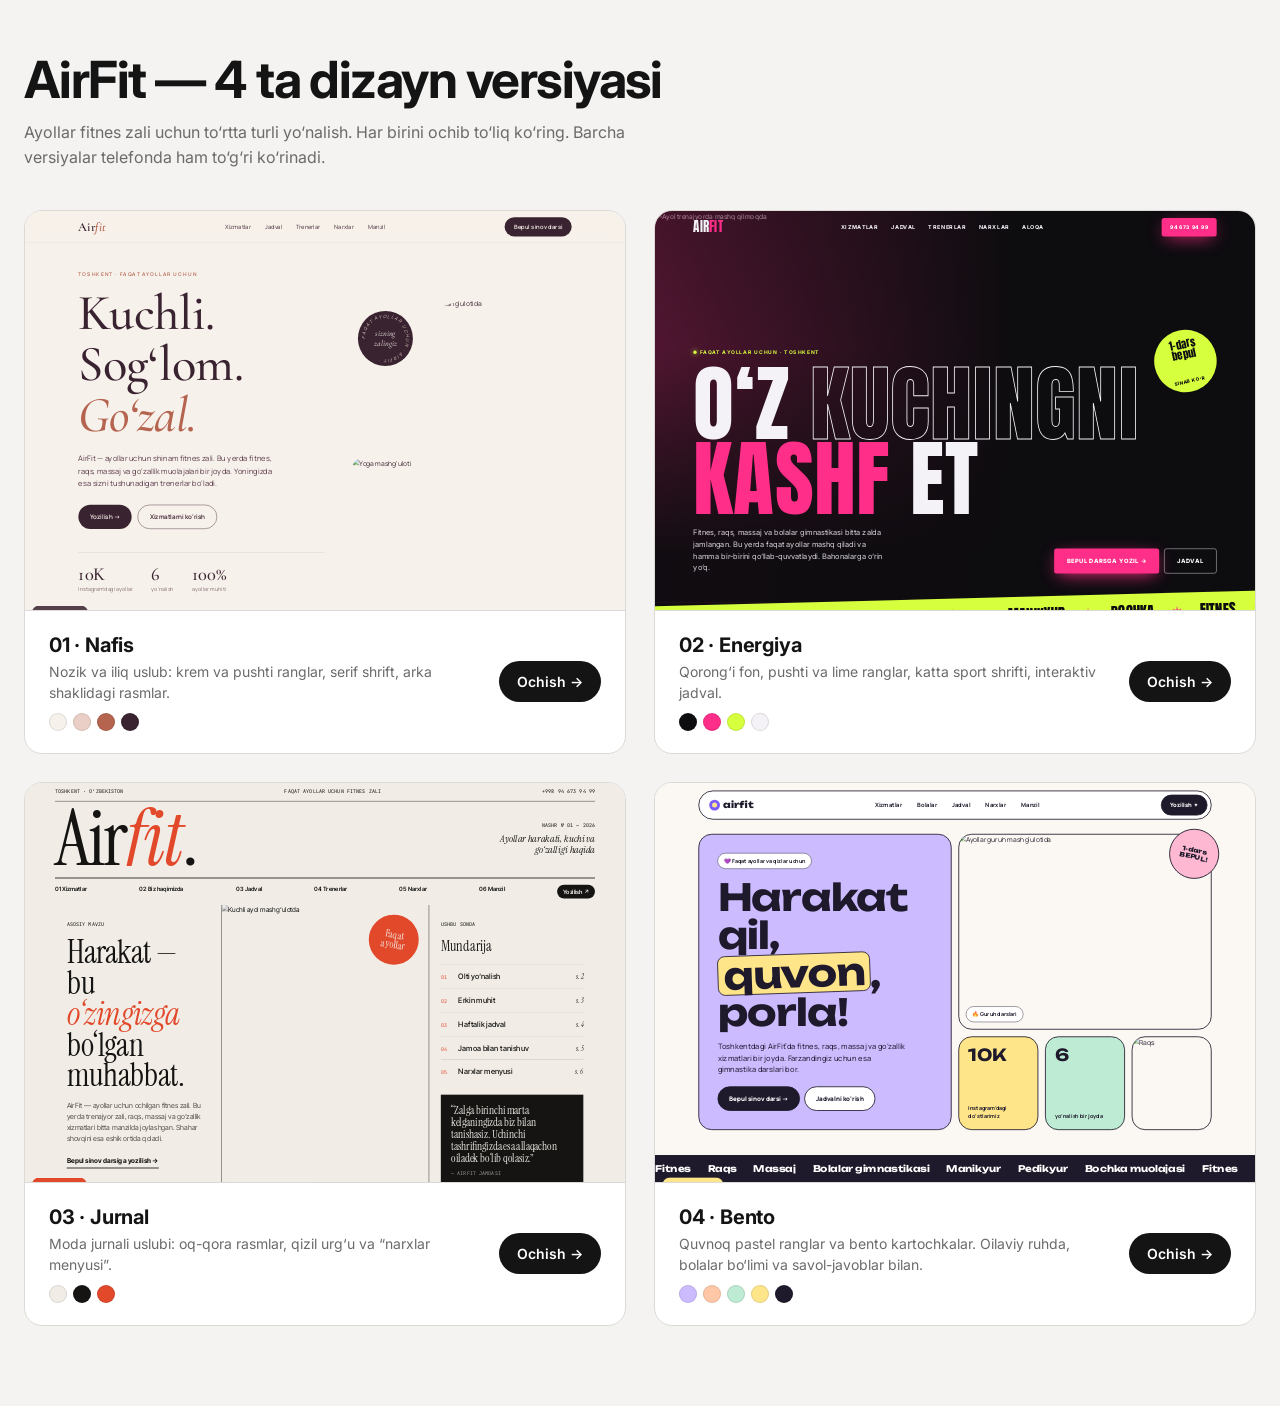
==== index.html @ b9a7aea6 "Add four AirFit website design concepts Co-Authored-By: Claude Opus 5.5 <noreply@anthropic.com>" ====
<!doctype html>
<html lang="uz">
<head>
<meta charset="utf-8">
<meta name="viewport" content="width=device-width, initial-scale=1">
<title>AirFit — Dizayn versiyalari</title>
<link rel="preconnect" href="https://fonts.googleapis.com">
<link rel="preconnect" href="https://fonts.gstatic.com" crossorigin>
<link href="https://fonts.googleapis.com/css2?family=Inter:wght@400;500;600;700&display=swap" rel="stylesheet">
<style>
  :root{--bg:#F4F3F1;--fg:#141414;--dim:#6b6b6b;--line:#dcdad6;--card:#fff}
  *{box-sizing:border-box;margin:0;padding:0}
  body{background:var(--bg);color:var(--fg);font-family:Inter,system-ui,sans-serif;padding:48px 24px 80px}
  .wrap{max-width:1320px;margin:0 auto}
  h1{font-size:clamp(32px,4vw,52px);letter-spacing:-.03em;font-weight:700}
  .sub{color:var(--dim);margin:10px 0 40px;max-width:640px;line-height:1.55}
  .grid{display:grid;grid-template-columns:1fr 1fr;gap:28px}
  .card{background:var(--card);border:1px solid var(--line);border-radius:18px;overflow:hidden;display:flex;flex-direction:column;transition:.25s}
  .card:hover{transform:translateY(-4px);box-shadow:0 20px 50px -20px rgba(0,0,0,.25)}
  .frame{position:relative;height:400px;overflow:hidden;border-bottom:1px solid var(--line);background:#eee}
  .frame iframe{position:absolute;top:0;left:0;width:1440px;height:1000px;border:0;transform-origin:0 0;pointer-events:none}
  .meta{padding:22px 24px;display:flex;justify-content:space-between;align-items:center;gap:16px}
  .meta h2{font-size:20px;letter-spacing:-.01em}
  .meta p{color:var(--dim);font-size:14px;margin-top:4px;line-height:1.5}
  .sw{display:flex;gap:6px;margin-top:10px}
  .sw i{width:18px;height:18px;border-radius:50%;border:1px solid rgba(0,0,0,.1)}
  .open{flex:none;background:var(--fg);color:#fff;text-decoration:none;font-weight:600;font-size:14px;padding:12px 18px;border-radius:999px}
  .open:hover{background:#444}
  a.cover{position:absolute;inset:0;z-index:2}
  @media (max-width:900px){.grid{grid-template-columns:1fr}.frame{height:300px}}
</style>
</head>
<body>
<div class="wrap">
  <h1>AirFit — 4 ta dizayn versiyasi</h1>
  <p class="sub">Ayollar fitnes zali uchun to‘rtta turli yo‘nalish. Har birini ochib to‘liq ko‘ring. Barcha versiyalar telefonda ham to‘g‘ri ko‘rinadi.</p>
  <div class="grid">
    <div class="card">
      <div class="frame"><iframe src="v1-nafis.html" loading="lazy" tabindex="-1" title="V1"></iframe><a class="cover" href="v1-nafis.html"></a></div>
      <div class="meta"><div><h2>01 · Nafis</h2><p>Nozik va iliq uslub: krem va pushti ranglar, serif shrift, arka shaklidagi rasmlar.</p><div class="sw"><i style="background:#F7F1EB"></i><i style="background:#E9CFC5"></i><i style="background:#B4644F"></i><i style="background:#3A2330"></i></div></div><a class="open" href="v1-nafis.html">Ochish →</a></div>
    </div>
    <div class="card">
      <div class="frame"><iframe src="v2-energiya.html" loading="lazy" tabindex="-1" title="V2"></iframe><a class="cover" href="v2-energiya.html"></a></div>
      <div class="meta"><div><h2>02 · Energiya</h2><p>Qorong‘i fon, pushti va lime ranglar, katta sport shrifti, interaktiv jadval.</p><div class="sw"><i style="background:#0D0C0F"></i><i style="background:#FF2E88"></i><i style="background:#D6FF3D"></i><i style="background:#F5F2F7"></i></div></div><a class="open" href="v2-energiya.html">Ochish →</a></div>
    </div>
    <div class="card">
      <div class="frame"><iframe src="v3-jurnal.html" loading="lazy" tabindex="-1" title="V3"></iframe><a class="cover" href="v3-jurnal.html"></a></div>
      <div class="meta"><div><h2>03 · Jurnal</h2><p>Moda jurnali uslubi: oq-qora rasmlar, qizil urg‘u va “narxlar menyusi”.</p><div class="sw"><i style="background:#F1EDE6"></i><i style="background:#151413"></i><i style="background:#E2492B"></i></div></div><a class="open" href="v3-jurnal.html">Ochish →</a></div>
    </div>
    <div class="card">
      <div class="frame"><iframe src="v4-bento.html" loading="lazy" tabindex="-1" title="V4"></iframe><a class="cover" href="v4-bento.html"></a></div>
      <div class="meta"><div><h2>04 · Bento</h2><p>Quvnoq pastel ranglar va bento kartochkalar. Oilaviy ruhda, bolalar bo‘limi va savol-javoblar bilan.</p><div class="sw"><i style="background:#CDBBFF"></i><i style="background:#FFC7A6"></i><i style="background:#BDEBD3"></i><i style="background:#FFE58A"></i><i style="background:#1E1A2B"></i></div></div><a class="open" href="v4-bento.html">Ochish →</a></div>
    </div>
  </div>
</div>
<script>
  // scale the 1440px-wide previews to fit each card
  const fit=()=>document.querySelectorAll('.frame').forEach(f=>{f.querySelector('iframe').style.transform=`scale(${f.clientWidth/1440})`});
  addEventListener('resize',fit);fit();
</script>
</body>
</html>
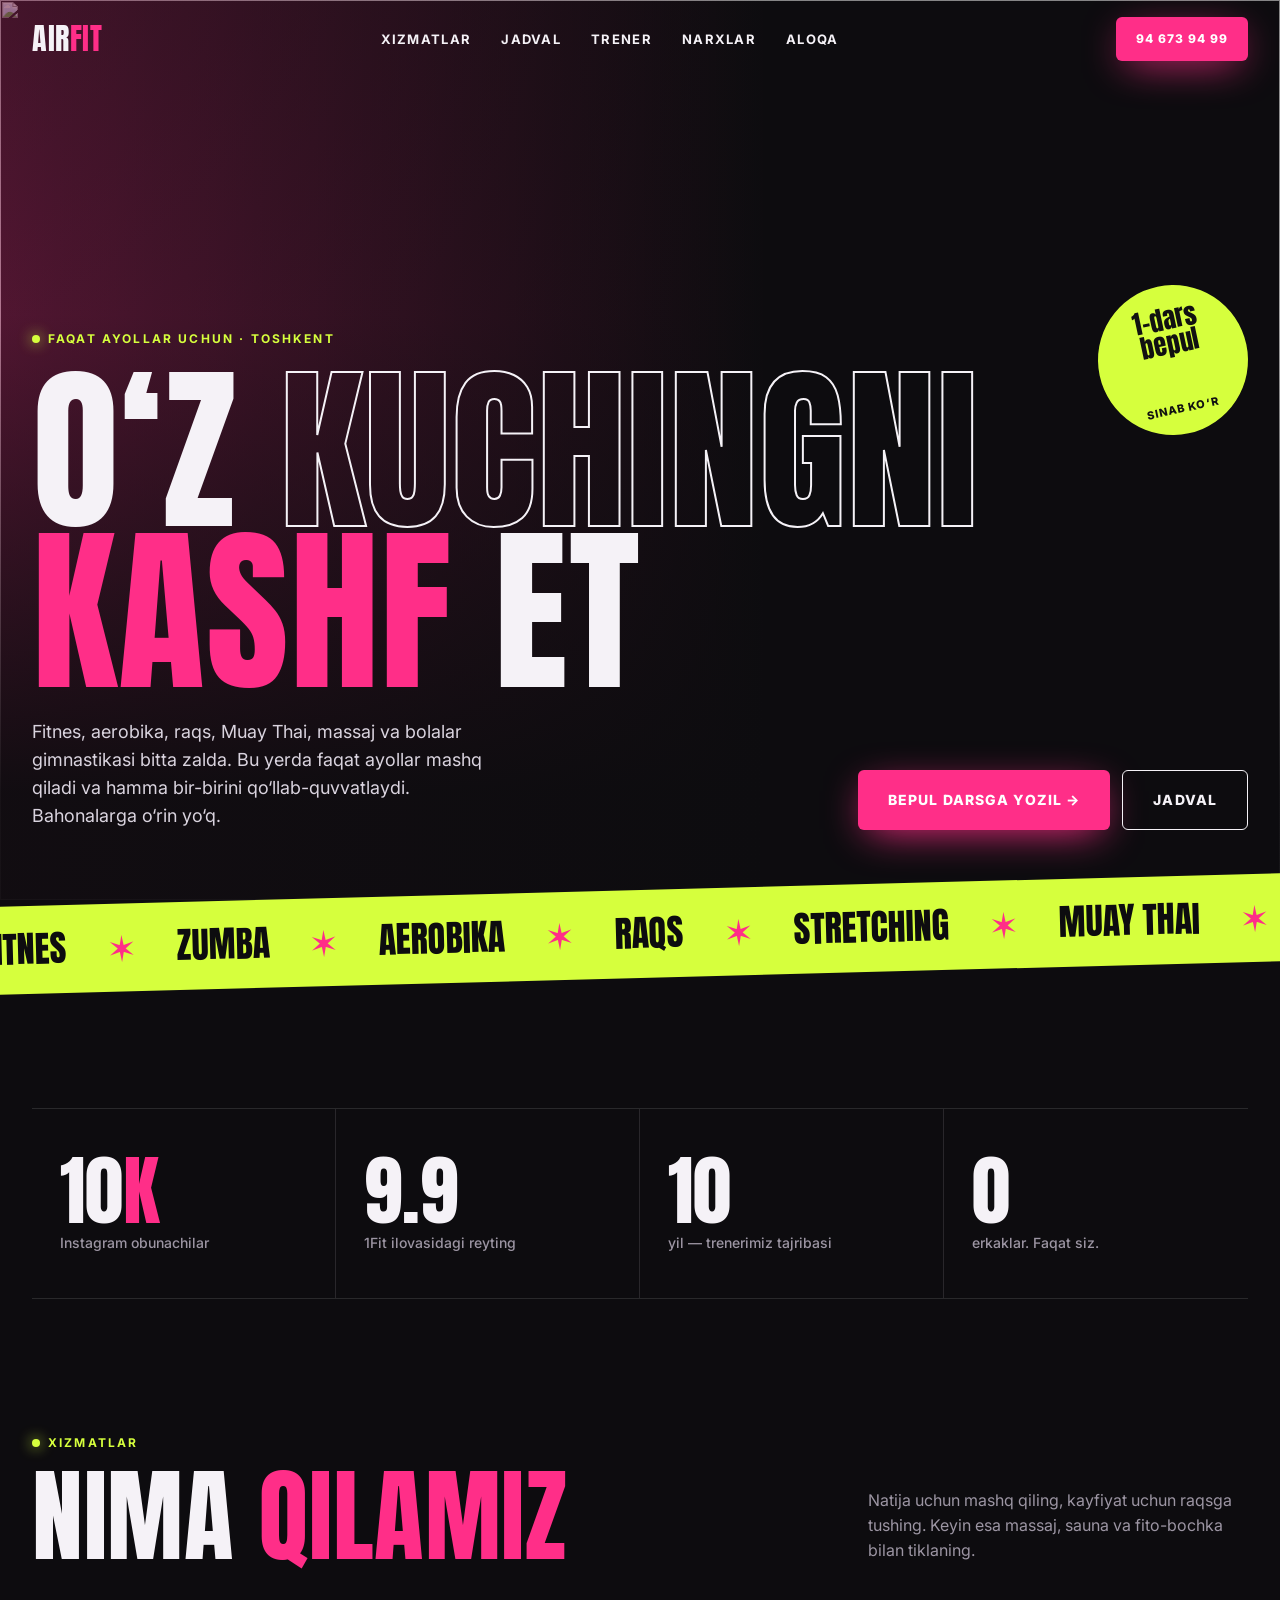
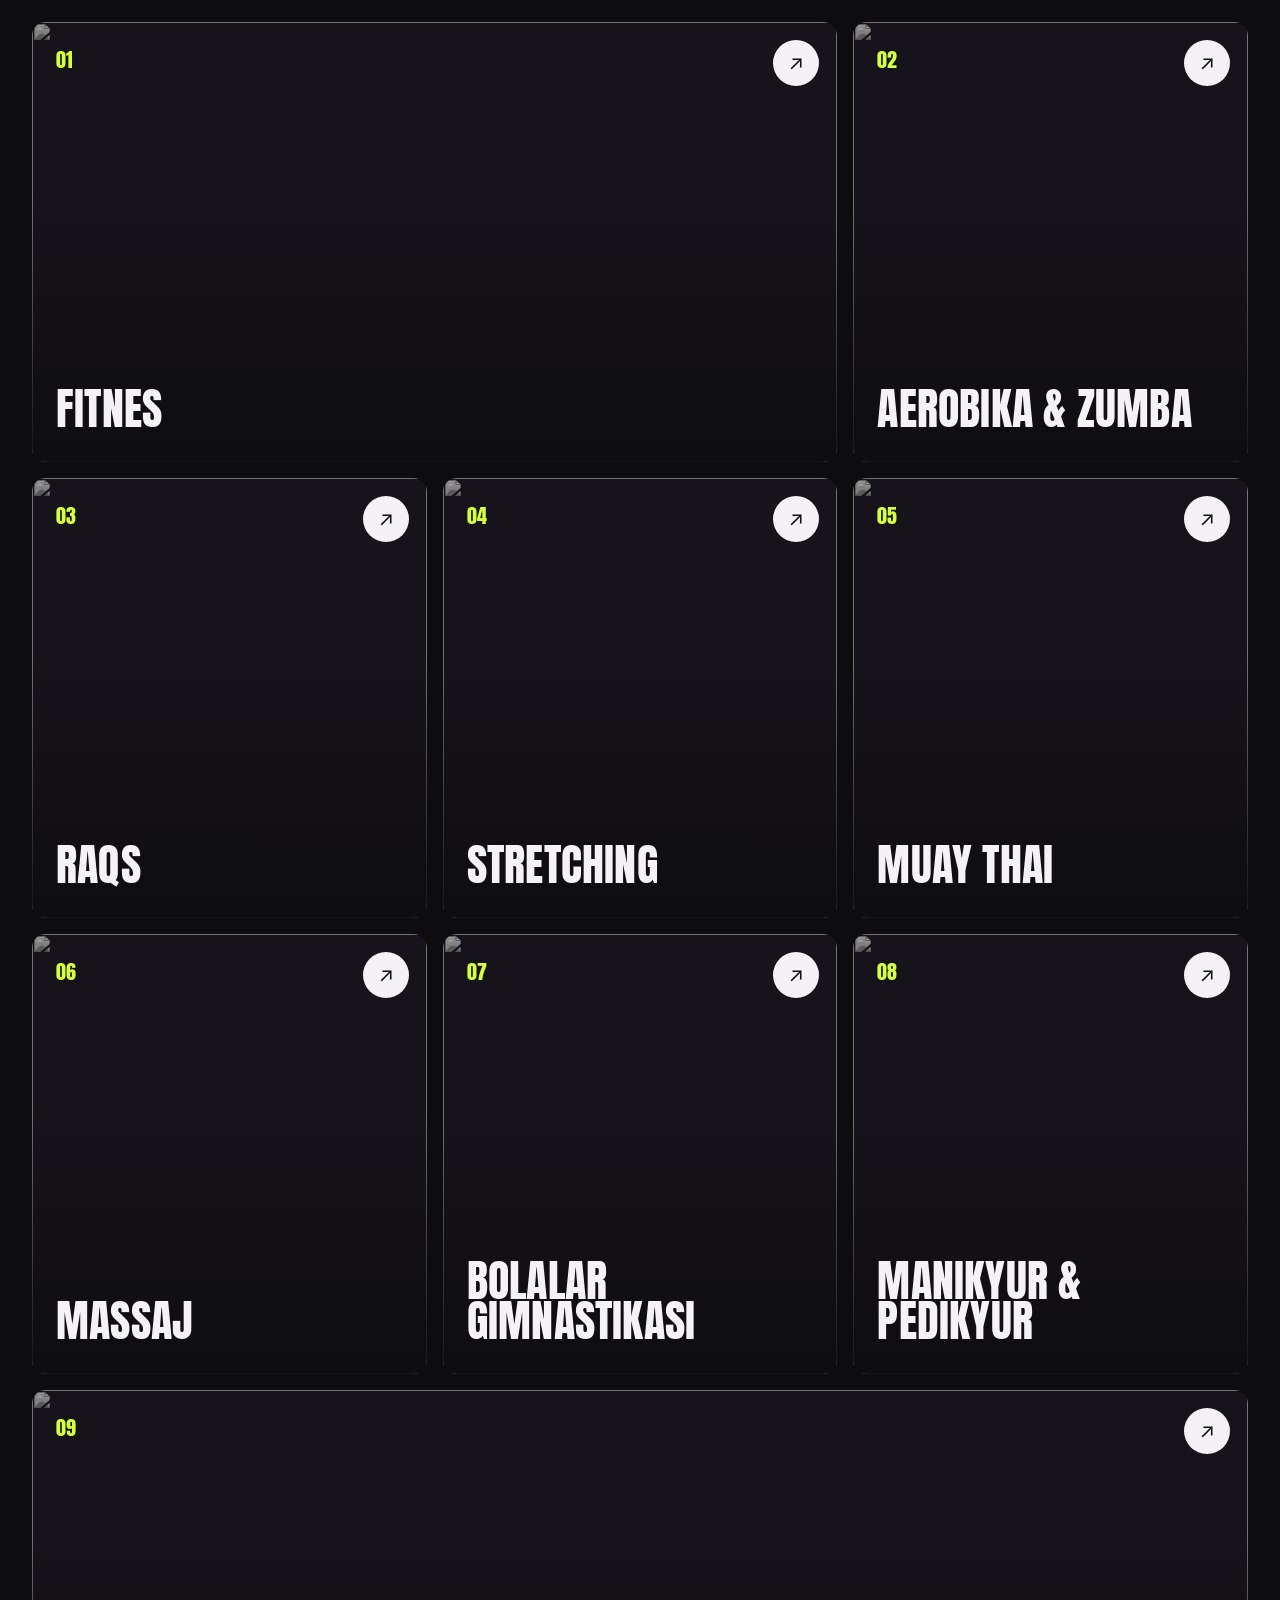
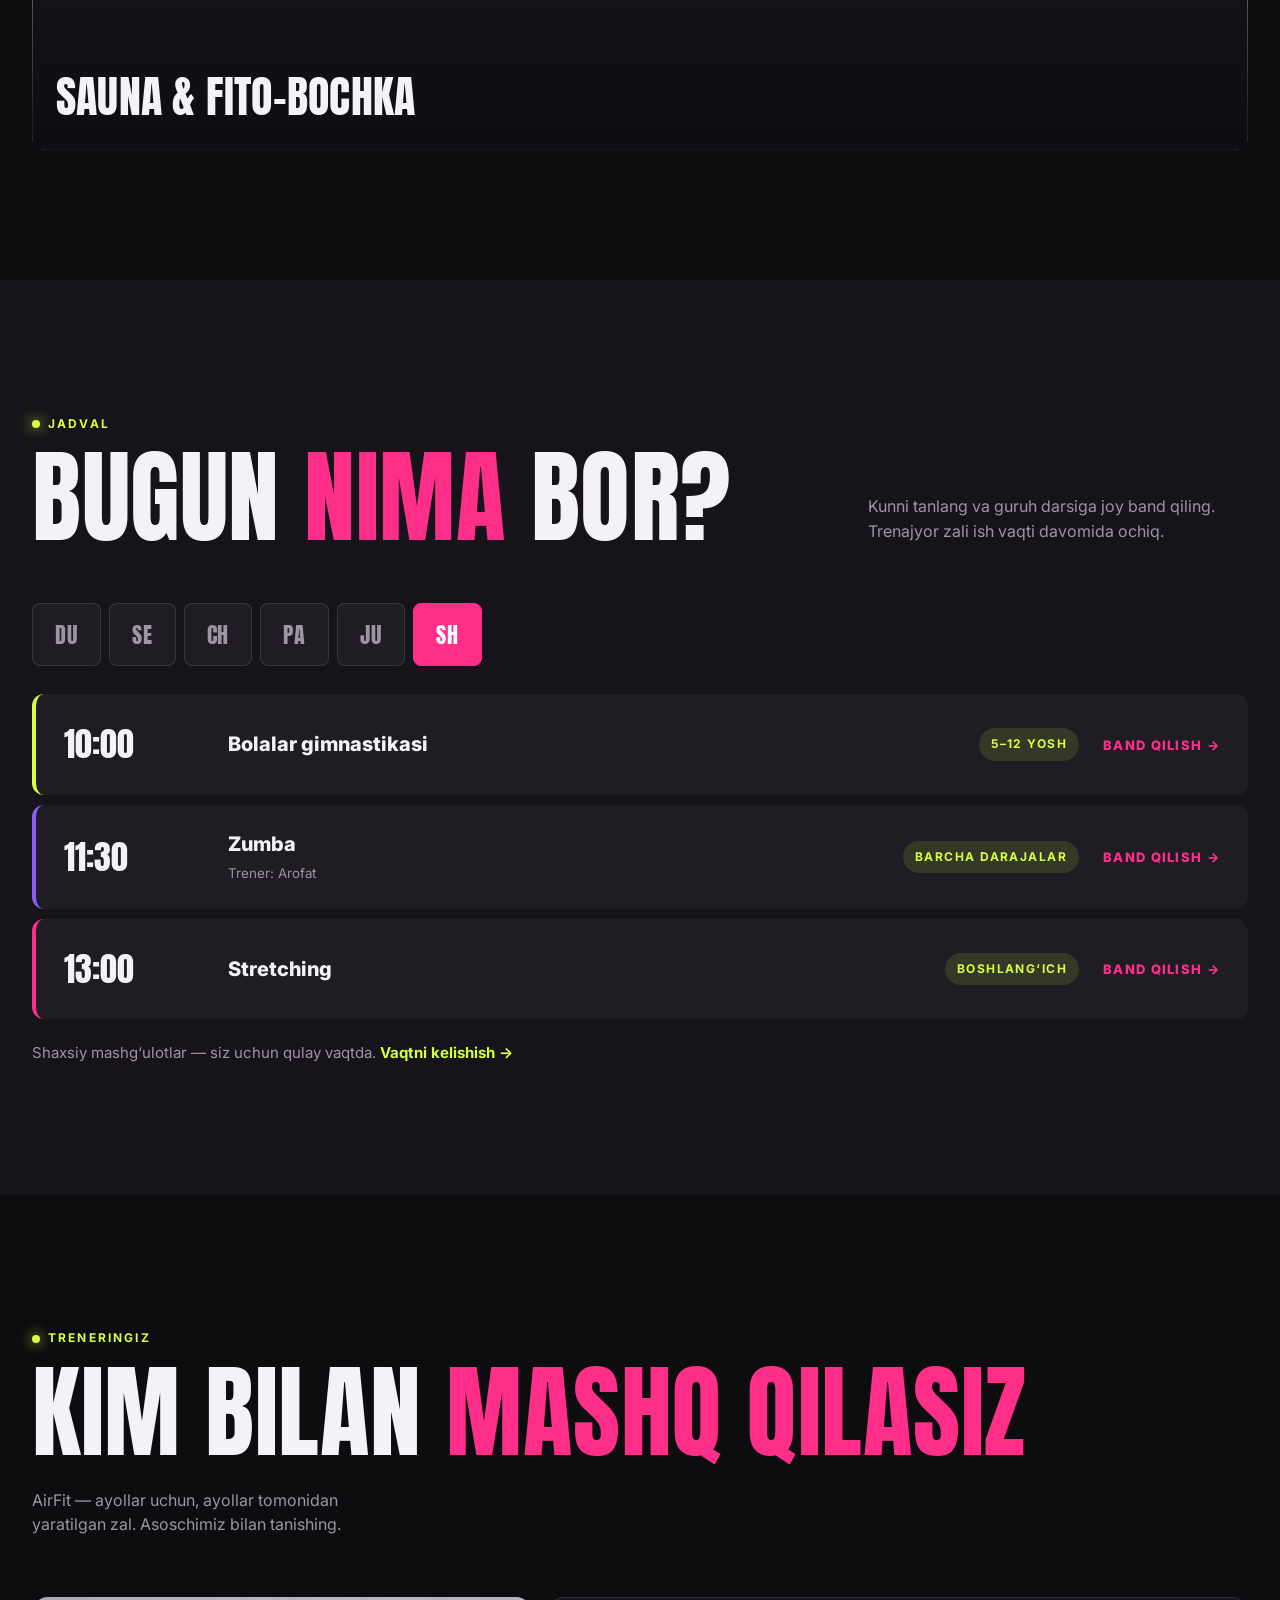
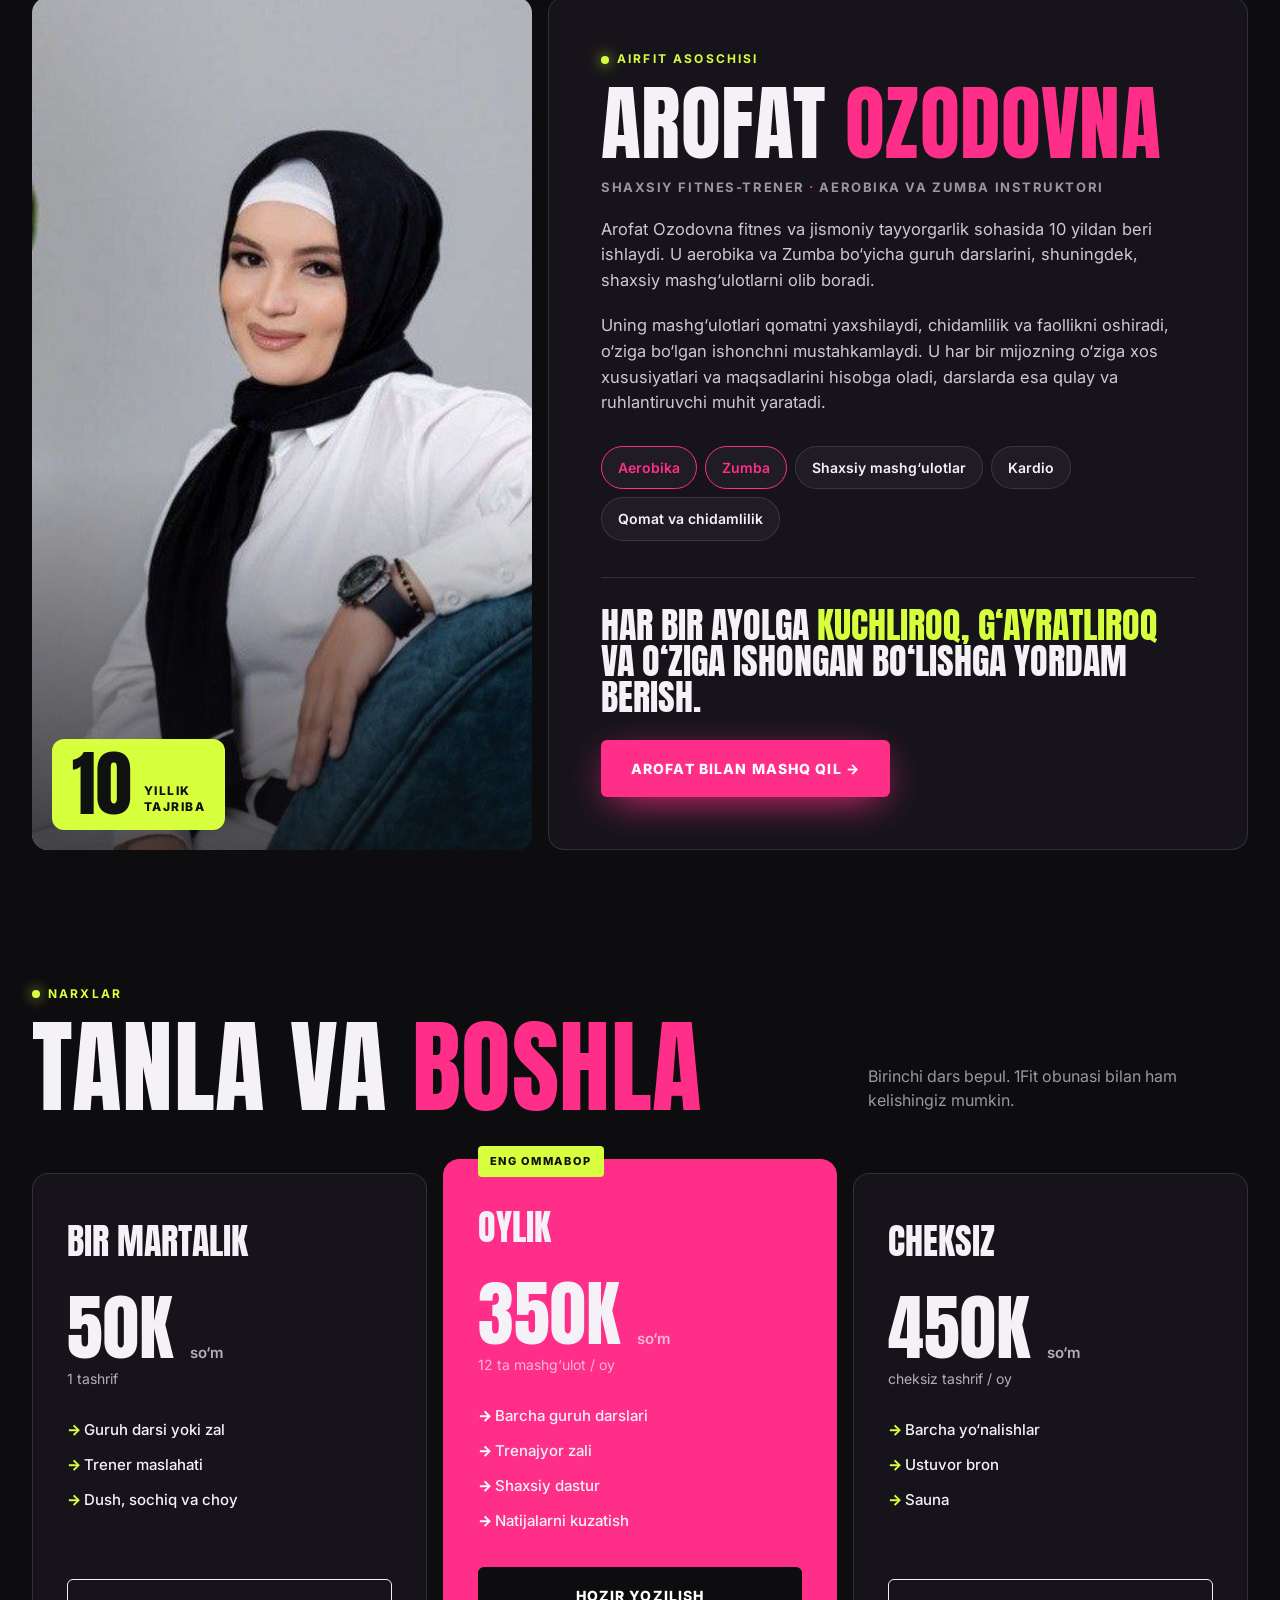
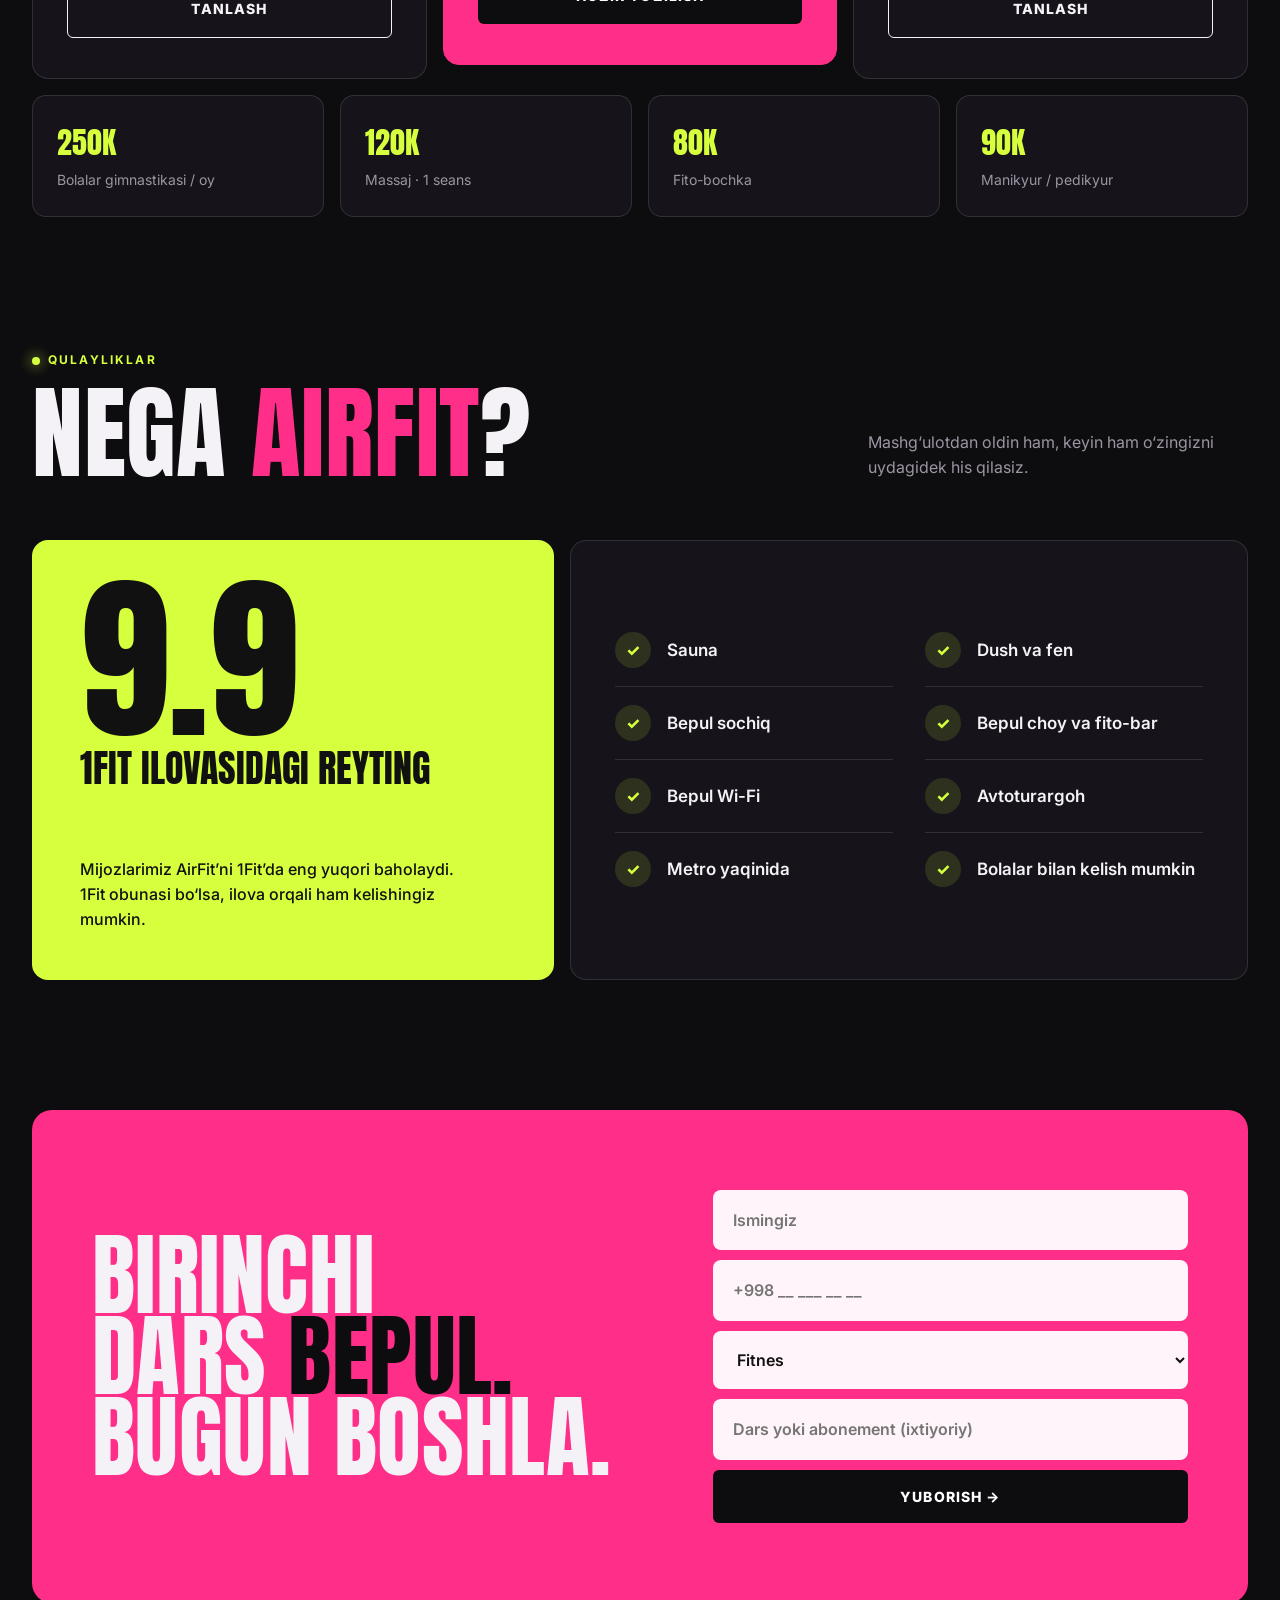
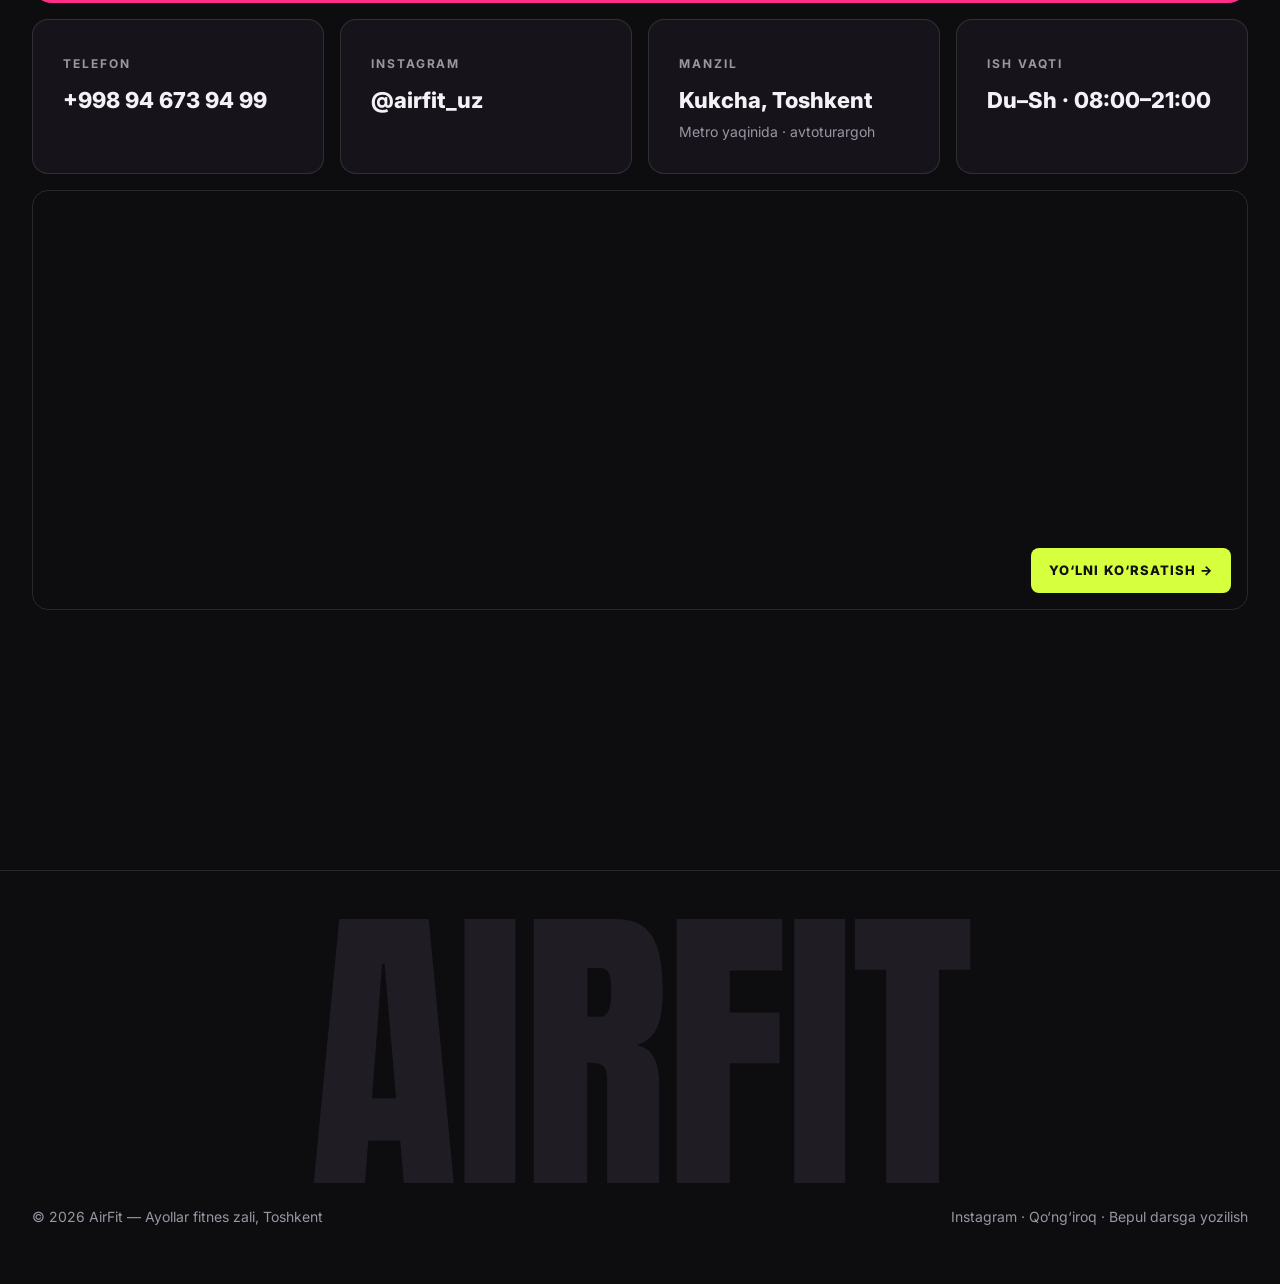
==== commit 653fb5d6: "Build out AirFit site on the Energiya design Keep the client-chosen Energiya concept as index.html a" ====
--- a/index.html
+++ b/index.html
@@ -3,60 +3,499 @@
 <head>
 <meta charset="utf-8">
 <meta name="viewport" content="width=device-width, initial-scale=1">
-<title>AirFit — Dizayn versiyalari</title>
+<title>AirFit — Toshkentdagi ayollar fitnes zali</title>
+<meta name="description" content="AirFit — faqat ayollar uchun fitnes zali, Toshkent, Kukcha. Aerobika, Zumba, raqs, stretching, Muay Thai, massaj, sauna va bolalar gimnastikasi.">
+<meta name="theme-color" content="#0D0C0F">
+<meta property="og:type" content="website">
+<meta property="og:title" content="AirFit — ayollar fitnes zali, Toshkent">
+<meta property="og:description" content="Aerobika, Zumba, raqs, Muay Thai, massaj va sauna. Faqat ayollar uchun.">
+<meta property="og:image" content="https://images.unsplash.com/photo-1541534741688-6078c6bfb5c5?w=1200&h=630&q=80&auto=format&fit=crop">
+<meta property="og:locale" content="uz_UZ">
+<meta name="twitter:card" content="summary_large_image">
+<link rel="icon" href="data:image/svg+xml,%3Csvg xmlns='http://www.w3.org/2000/svg' viewBox='0 0 64 64'%3E%3Crect width='64' height='64' rx='14' fill='%23FF2E88'/%3E%3Ctext x='32' y='47' text-anchor='middle' font-family='Impact,Arial Black,sans-serif' font-size='42' fill='%23fff'%3EA%3C/text%3E%3Ccircle cx='50' cy='14' r='6' fill='%23D6FF3D'/%3E%3C/svg%3E">
 <link rel="preconnect" href="https://fonts.googleapis.com">
 <link rel="preconnect" href="https://fonts.gstatic.com" crossorigin>
-<link href="https://fonts.googleapis.com/css2?family=Inter:wght@400;500;600;700&display=swap" rel="stylesheet">
+<link rel="preconnect" href="https://images.unsplash.com">
+<link href="https://fonts.googleapis.com/css2?family=Anton&family=Inter:wght@400;500;600;700;800&display=swap" rel="stylesheet">
+<script type="application/ld+json">
+{
+  "@context": "https://schema.org",
+  "@type": "ExerciseGym",
+  "name": "AirFit",
+  "description": "Faqat ayollar uchun fitnes zali",
+  "telephone": "+998946739499",
+  "image": "https://images.unsplash.com/photo-1541534741688-6078c6bfb5c5?w=1200&q=80&auto=format&fit=crop",
+  "address": {"@type": "PostalAddress", "streetAddress": "Kukcha mahallasi", "addressLocality": "Toshkent", "addressCountry": "UZ"},
+  "geo": {"@type": "GeoCoordinates", "latitude": 41.327619, "longitude": 69.195849},
+  "openingHours": "Mo-Sa 08:00-21:00",
+  "sameAs": ["https://www.instagram.com/airfit_uz/"],
+  "founder": {"@type": "Person", "name": "Arofat Ozodovna"}
+}
+</script>
 <style>
-  :root{--bg:#F4F3F1;--fg:#141414;--dim:#6b6b6b;--line:#dcdad6;--card:#fff}
+  :root{
+    --bg:#0D0C0F; --bg2:#16141A; --bg3:#1F1C24; --fg:#F5F2F7; --dim:#9C95A3;
+    --pink:#FF2E88; --lime:#D6FF3D; --line:rgba(245,242,247,.12);
+    --d:"Anton", Impact, sans-serif; --s:"Inter", system-ui, sans-serif;
+  }
   *{box-sizing:border-box;margin:0;padding:0}
-  body{background:var(--bg);color:var(--fg);font-family:Inter,system-ui,sans-serif;padding:48px 24px 80px}
-  .wrap{max-width:1320px;margin:0 auto}
-  h1{font-size:clamp(32px,4vw,52px);letter-spacing:-.03em;font-weight:700}
-  .sub{color:var(--dim);margin:10px 0 40px;max-width:640px;line-height:1.55}
-  .grid{display:grid;grid-template-columns:1fr 1fr;gap:28px}
-  .card{background:var(--card);border:1px solid var(--line);border-radius:18px;overflow:hidden;display:flex;flex-direction:column;transition:.25s}
-  .card:hover{transform:translateY(-4px);box-shadow:0 20px 50px -20px rgba(0,0,0,.25)}
-  .frame{position:relative;height:400px;overflow:hidden;border-bottom:1px solid var(--line);background:#eee}
-  .frame iframe{position:absolute;top:0;left:0;width:1440px;height:1000px;border:0;transform-origin:0 0;pointer-events:none}
-  .meta{padding:22px 24px;display:flex;justify-content:space-between;align-items:center;gap:16px}
-  .meta h2{font-size:20px;letter-spacing:-.01em}
-  .meta p{color:var(--dim);font-size:14px;margin-top:4px;line-height:1.5}
-  .sw{display:flex;gap:6px;margin-top:10px}
-  .sw i{width:18px;height:18px;border-radius:50%;border:1px solid rgba(0,0,0,.1)}
-  .open{flex:none;background:var(--fg);color:#fff;text-decoration:none;font-weight:600;font-size:14px;padding:12px 18px;border-radius:999px}
-  .open:hover{background:#444}
-  a.cover{position:absolute;inset:0;z-index:2}
-  @media (max-width:900px){.grid{grid-template-columns:1fr}.frame{height:300px}}
+  html{scroll-behavior:smooth}
+  body{background:var(--bg);color:var(--fg);font-family:var(--s);line-height:1.55;-webkit-font-smoothing:antialiased;overflow-x:hidden}
+  img{display:block;max-width:100%}
+  a{color:inherit;text-decoration:none}
+  :focus-visible{outline:2px solid var(--lime);outline-offset:3px}
+  .wrap{max-width:1320px;margin:0 auto;padding:0 32px}
+  .D{font-family:var(--d);text-transform:uppercase;line-height:.9;letter-spacing:.005em;font-weight:400}
+  .tag{display:inline-flex;align-items:center;gap:8px;font-size:12px;font-weight:700;letter-spacing:.18em;text-transform:uppercase;color:var(--lime)}
+  .tag:before{content:"";width:8px;height:8px;background:var(--lime);border-radius:50%;box-shadow:0 0 14px var(--lime)}
+  .btn{display:inline-flex;align-items:center;gap:12px;padding:18px 30px;font-weight:800;font-size:14px;letter-spacing:.08em;text-transform:uppercase;border-radius:6px;transition:.2s;cursor:pointer;border:0;font-family:var(--s)}
+  .btn-p{background:var(--pink);color:#fff;box-shadow:0 10px 40px -10px var(--pink)}
+  .btn-p:hover{transform:translateY(-2px);box-shadow:0 18px 50px -10px var(--pink)}
+  .btn-l{background:var(--lime);color:#111}
+  .btn-o{border:1.5px solid var(--fg);color:var(--fg);background:transparent}
+  .btn-o:hover{background:var(--fg);color:var(--bg)}
+
+  header{position:fixed;top:0;left:0;right:0;z-index:50;transition:.3s}
+  header.sc{background:rgba(13,12,15,.9);backdrop-filter:blur(12px);border-bottom:1px solid var(--line)}
+  .nav{display:flex;align-items:center;justify-content:space-between;height:78px}
+  .logo{font-family:var(--d);font-size:30px;letter-spacing:.02em}
+  .logo b{color:var(--pink);font-weight:400}
+  .nav ul{display:flex;gap:30px;list-style:none;font-size:13px;font-weight:700;letter-spacing:.1em;text-transform:uppercase}
+  .nav ul a:hover{color:var(--lime)}
+  .nav .btn{padding:13px 20px;font-size:12px}
+  .burger{display:none;background:none;border:0;color:var(--fg);font-size:26px;cursor:pointer;width:44px;height:44px}
+
+  /* hero */
+  .hero{position:relative;min-height:clamp(640px,100vh,940px);display:flex;align-items:flex-end;padding:140px 0 70px;overflow:hidden}
+  .hero-bg{position:absolute;inset:0}
+  .hero-bg img{width:100%;height:100%;object-fit:cover;object-position:center 30%;filter:grayscale(.2) contrast(1.1)}
+  .hero-bg:after{content:"";position:absolute;inset:0;background:linear-gradient(180deg,rgba(13,12,15,.35) 0%,rgba(13,12,15,.2) 35%,rgba(13,12,15,.95) 88%),linear-gradient(90deg,rgba(255,46,136,.35),transparent 60%)}
+  .hero .wrap{position:relative;width:100%}
+  .hero h1{font-size:clamp(72px,14vw,220px);margin:20px 0 26px}
+  .hero h1 .o{-webkit-text-stroke:2px var(--fg);color:transparent}
+  .hero h1 .pk{color:var(--pink)}
+  .hero-row{display:flex;justify-content:space-between;align-items:end;gap:40px;flex-wrap:wrap}
+  .hero-row p{max-width:460px;font-size:18px;color:#d9d3de}
+  .hero-ctas{display:flex;gap:12px;flex-wrap:wrap}
+  .sticker{position:absolute;right:32px;top:-40px;width:150px;height:150px;border-radius:50%;background:var(--lime);color:#111;display:grid;place-items:center;text-align:center;font-family:var(--d);font-size:26px;line-height:.95;transform:rotate(-12deg)}
+  .sticker small{font-family:var(--s);font-size:11px;font-weight:800;letter-spacing:.1em;display:block;margin-top:6px}
+
+  .ticker{background:var(--lime);color:#0D0C0F;overflow:hidden;transform:rotate(-1.5deg);margin:-10px -20px 0;position:relative;z-index:2}
+  .ticker-track{display:flex;gap:40px;width:max-content;white-space:nowrap;padding:16px 0;animation:tick 30s linear infinite;font-family:var(--d);font-size:36px;text-transform:uppercase}
+  .ticker-track span:nth-child(even){color:var(--pink)}
+  @keyframes tick{to{transform:translateX(-50%)}}
+
+  section{padding:130px 0;scroll-margin-top:60px}
+  .sh{display:flex;justify-content:space-between;align-items:end;gap:30px;margin-bottom:60px;flex-wrap:wrap}
+  .sh h2{font-size:clamp(54px,8vw,120px);margin-top:16px}
+  .sh h2 span{color:var(--pink)}
+  .sh p{max-width:380px;color:var(--dim)}
+
+  /* stats */
+  .stats{display:grid;grid-template-columns:repeat(4,1fr);border-top:1px solid var(--line);border-bottom:1px solid var(--line)}
+  .stats div{padding:44px 28px;border-right:1px solid var(--line)}
+  .stats div:last-child{border-right:0}
+  .stats b{font-family:var(--d);font-size:clamp(48px,6vw,84px);font-weight:400;display:block;line-height:1}
+  .stats b em{font-style:normal;color:var(--pink)}
+  .stats span{color:var(--dim);font-size:14px;font-weight:500}
+
+  /* services */
+  .svc{display:grid;grid-template-columns:repeat(3,1fr);gap:16px}
+  .s{position:relative;height:440px;border-radius:14px;overflow:hidden;background:var(--bg2);isolation:isolate}
+  .s img{position:absolute;inset:0;width:100%;height:100%;object-fit:cover;filter:grayscale(1) brightness(.6);transition:.5s;z-index:-1}
+  .s:hover img{filter:grayscale(0) brightness(.75);transform:scale(1.06)}
+  .s:after{content:"";position:absolute;inset:0;background:linear-gradient(180deg,transparent 40%,rgba(13,12,15,.92));z-index:-1}
+  .s .num{position:absolute;top:22px;left:24px;font-family:var(--d);font-size:20px;color:var(--lime)}
+  .s .arr{position:absolute;top:18px;right:18px;width:46px;height:46px;border-radius:50%;background:var(--fg);color:var(--bg);display:grid;place-items:center;font-size:20px;transform:rotate(-45deg);transition:.3s}
+  .s:hover .arr{background:var(--pink);color:#fff;transform:none}
+  .s .txt{position:absolute;left:24px;right:24px;bottom:24px}
+  .s h3{font-size:44px;margin-bottom:10px}
+  .s p{color:#cfc8d4;font-size:14.5px;max-height:0;overflow:hidden;transition:.4s}
+  .s:hover p,.s:focus-visible p{max-height:90px}
+  .s.big{grid-column:span 2}.s.full{grid-column:1/-1;height:360px}
+
+  /* schedule */
+  .sched{background:var(--bg2)}
+  .days{display:flex;gap:8px;flex-wrap:wrap;margin-bottom:28px}
+  .days button{font-family:var(--d);font-size:22px;letter-spacing:.04em;padding:14px 22px;border-radius:8px;background:var(--bg3);color:var(--dim);border:1px solid var(--line);cursor:pointer;text-transform:uppercase}
+  .days button.on{background:var(--pink);color:#fff;border-color:var(--pink)}
+  .classes{display:grid;gap:10px}
+  .cl{display:grid;grid-template-columns:140px 1fr auto auto;gap:24px;align-items:center;padding:24px 28px;background:var(--bg3);border-radius:12px;border-left:4px solid var(--pink);transition:.2s}
+  .cl:hover{transform:translateX(6px)}
+  .cl .tm{font-family:var(--d);font-size:34px}
+  .cl h4{font-size:20px;font-weight:800}
+  .cl small{color:var(--dim)}
+  .cl .lvl{font-size:12px;font-weight:700;letter-spacing:.12em;text-transform:uppercase;padding:7px 12px;border-radius:999px;background:rgba(214,255,61,.12);color:var(--lime)}
+  .cl.k{border-left-color:var(--lime)}
+  .cl.d{border-left-color:#8B5CF6}
+  .cl a{font-weight:800;font-size:13px;letter-spacing:.1em;text-transform:uppercase;color:var(--pink)}
+  .sched-note{margin-top:22px;color:var(--dim);font-size:15px}
+  .sched-note a{color:var(--lime);font-weight:700}
+
+  /* featured coach */
+  .coach{display:grid;grid-template-columns:5fr 7fr;gap:16px}
+  .coach-ph{position:relative;border-radius:16px;overflow:hidden;min-height:640px;background:var(--bg2)}
+  .coach-ph img{position:absolute;inset:0;width:100%;height:100%;object-fit:cover;object-position:center 20%}
+  .coach-ph:after{content:"";position:absolute;inset:0;background:linear-gradient(180deg,transparent 55%,rgba(13,12,15,.7))}
+  .exp{position:absolute;left:20px;bottom:20px;z-index:1;background:var(--lime);color:#111;border-radius:12px;padding:14px 20px 16px;display:flex;align-items:end;gap:12px}
+  .exp b{font-family:var(--d);font-size:72px;font-weight:400;line-height:.85}
+  .exp span{font-size:12px;font-weight:800;letter-spacing:.12em;text-transform:uppercase;line-height:1.3}
+  .coach-tx{background:var(--bg2);border:1px solid var(--line);border-radius:16px;padding:52px;display:flex;flex-direction:column}
+  .coach-tx h3{font-size:clamp(52px,6.4vw,96px);margin:18px 0 16px}
+  .coach-tx h3 span{color:var(--pink)}
+  .role{font-size:13px;font-weight:700;letter-spacing:.12em;text-transform:uppercase;color:var(--dim)}
+  .role i{font-style:normal;color:var(--pink)}
+  .coach-tx p{color:#cfc8d4;font-size:16.5px;max-width:640px;margin-top:20px}
+  .chips{display:flex;flex-wrap:wrap;gap:8px;margin:30px 0 36px}
+  .chips span{padding:10px 16px;border-radius:999px;border:1px solid var(--line);background:var(--bg3);font-size:14px;font-weight:600}
+  .chips span.on{border-color:var(--pink);color:var(--pink)}
+  .goal{margin-top:auto;padding-top:30px;border-top:1px solid var(--line);display:flex;justify-content:space-between;align-items:end;gap:24px;flex-wrap:wrap}
+  .goal q{font-family:var(--d);text-transform:uppercase;font-size:clamp(28px,2.8vw,40px);line-height:1;quotes:none;max-width:560px}
+  .goal q em{font-style:normal;color:var(--lime)}
+
+  /* pricing */
+  .pr{display:grid;grid-template-columns:repeat(3,1fr);gap:16px;align-items:stretch}
+  .p{background:var(--bg2);border:1px solid var(--line);border-radius:16px;padding:40px 34px;display:flex;flex-direction:column;position:relative}
+  .p.hot{background:var(--pink);border-color:var(--pink);transform:translateY(-14px)}
+  .p .flag{position:absolute;top:-14px;left:34px;background:var(--lime);color:#111;font-size:11px;font-weight:800;letter-spacing:.14em;padding:7px 12px;border-radius:4px;text-transform:uppercase}
+  .p h3{font-family:var(--d);font-size:36px;text-transform:uppercase;font-weight:400}
+  .p .pc{font-family:var(--d);font-size:72px;line-height:1;margin:22px 0 4px}
+  .p .pc small{font-family:var(--s);font-size:15px;font-weight:600;opacity:.7}
+  .p .per{font-size:14px;opacity:.7}
+  .p ul{list-style:none;margin:28px 0 34px;display:grid;gap:12px;font-size:15px;font-weight:500}
+  .p li:before{content:"→ ";color:var(--lime);font-weight:800}
+  .p.hot li:before{color:#fff}
+  .p .btn{margin-top:auto;justify-content:center}
+  .p.hot .btn{background:#0D0C0F;color:#fff}
+  .addons{display:grid;grid-template-columns:repeat(4,1fr);gap:16px;margin-top:16px}
+  .addons div{background:var(--bg2);border:1px solid var(--line);border-radius:14px;padding:24px}
+  .addons b{font-family:var(--d);font-size:30px;font-weight:400;display:block;color:var(--lime)}
+  .addons span{font-size:14px;color:var(--dim)}
+
+  /* why airfit */
+  .why{display:grid;grid-template-columns:1fr 1.3fr;gap:16px}
+  .rate{background:var(--lime);color:#111;border-radius:16px;padding:48px;display:flex;flex-direction:column;justify-content:space-between;gap:30px;min-height:440px}
+  .rate b{font-family:var(--d);font-weight:400;font-size:clamp(120px,14vw,200px);line-height:.8;display:block}
+  .rate h3{font-family:var(--d);font-weight:400;text-transform:uppercase;font-size:clamp(30px,3vw,42px);line-height:1;margin-top:18px}
+  .rate p{font-size:16px;font-weight:500;max-width:380px}
+  .amen{background:var(--bg2);border:1px solid var(--line);border-radius:16px;padding:44px;display:grid;grid-template-columns:1fr 1fr;gap:0 32px;align-content:center}
+  .amen div{display:flex;gap:16px;align-items:center;padding:18px 0;border-bottom:1px solid var(--line);font-size:17px;font-weight:600}
+  .amen div:nth-last-child(-n+2){border-bottom:0}
+  .amen i{flex:none;width:36px;height:36px;border-radius:50%;background:rgba(214,255,61,.12);color:var(--lime);display:grid;place-items:center;font-style:normal;font-size:16px;font-weight:800}
+
+  /* cta / contact */
+  .cta{position:relative;overflow:hidden;background:var(--pink);border-radius:20px;padding:80px 60px;display:grid;grid-template-columns:1.2fr 1fr;gap:50px;align-items:center}
+  .cta h2{font-size:clamp(56px,7vw,110px)}
+  .cta h2 span{color:#0D0C0F}
+  .cta form{display:grid;gap:10px}
+  .cta form[hidden]{display:none}
+  .cta input,.cta select{padding:18px 20px;border-radius:8px;border:0;font:inherit;font-weight:600;background:rgba(255,255,255,.95);color:#111;width:100%}
+  .cta .btn{background:#0D0C0F;color:#fff;justify-content:center}
+  .sent{display:none;background:#0D0C0F;border-radius:14px;padding:28px}
+  .sent.on{display:block}
+  .sent h3{font-family:var(--d);font-weight:400;text-transform:uppercase;font-size:34px;line-height:1}
+  .sent p{color:#cfc8d4;font-size:15px;margin:10px 0 20px}
+  .sent .row{display:grid;gap:8px}
+  .sent .btn{justify-content:center;padding:15px 20px}
+  .sent .tg{background:#2AABEE;color:#fff}.sent .wa{background:#25D366;color:#0D0C0F}
+  .sent button.link{background:none;border:0;color:var(--dim);font:inherit;font-size:13px;margin-top:14px;cursor:pointer;text-decoration:underline}
+  .contact{display:grid;grid-template-columns:repeat(4,1fr);gap:16px;margin-top:16px}
+  .ci{background:var(--bg2);border:1px solid var(--line);border-radius:16px;padding:30px}
+  .ci small{font-size:12px;letter-spacing:.16em;text-transform:uppercase;color:var(--dim);font-weight:700}
+  .ci b{display:block;font-size:22px;margin-top:8px;font-weight:800}
+  .ci span{display:block;color:var(--dim);font-size:14px;margin-top:4px}
+  .map{position:relative;margin-top:16px;border-radius:16px;overflow:hidden;height:420px;border:1px solid var(--line)}
+  .map iframe{width:100%;height:100%;border:0;filter:invert(.92) hue-rotate(180deg) saturate(.6)}
+  .map a{position:absolute;right:16px;bottom:16px;background:var(--lime);color:#111;font-weight:800;font-size:13px;letter-spacing:.08em;text-transform:uppercase;padding:12px 18px;border-radius:8px}
+
+  footer{padding:60px 0 40px;border-top:1px solid var(--line);margin-top:130px}
+  .big-logo{font-family:var(--d);font-size:clamp(90px,24vw,360px);line-height:.8;letter-spacing:-.01em;color:var(--bg3);text-align:center;user-select:none}
+  .foot{display:flex;justify-content:space-between;gap:20px;flex-wrap:wrap;color:var(--dim);font-size:14px;margin-top:30px}
+  .foot a:hover{color:var(--lime)}
+
+  @media (max-width:1000px){
+    .nav ul,.nav .btn{display:none}.burger{display:block}
+    .nav.open ul{display:flex;flex-direction:column;gap:22px;position:absolute;top:78px;left:0;right:0;background:var(--bg);padding:28px 32px;border-bottom:1px solid var(--line);font-size:16px}
+    .svc{grid-template-columns:1fr 1fr}.s.big{grid-column:span 2}
+    .stats{grid-template-columns:1fr 1fr}.stats div:nth-child(2){border-right:0}.stats div:nth-child(-n+2){border-bottom:1px solid var(--line)}
+    .coach{grid-template-columns:1fr}.coach-ph{min-height:520px}
+    .pr,.why,.cta{grid-template-columns:1fr}
+    .contact{grid-template-columns:1fr 1fr}
+    .p.hot{transform:none}
+    .addons{grid-template-columns:1fr 1fr}
+    .cl{grid-template-columns:90px 1fr;gap:6px 18px}.cl .lvl,.cl a{grid-column:2;justify-self:start}
+    .cta{padding:50px 28px}
+    .sticker{display:none}
+    section{padding:90px 0}
+  }
+  @media (max-width:600px){
+    .wrap{padding:0 16px}
+    .nav.open ul{padding:24px 16px}
+    .svc{grid-template-columns:1fr}.s.big{grid-column:auto}.s{height:340px}.s p{max-height:90px}
+    .coach-tx{padding:34px 22px}.coach-ph{min-height:440px}
+    .rate,.amen{padding:30px 22px}.rate{min-height:0}
+    .amen{grid-template-columns:1fr}.amen div:nth-last-child(2){border-bottom:1px solid var(--line)}
+    .addons,.contact{grid-template-columns:1fr}
+    .days button{padding:12px 16px;font-size:20px}
+  }
+  @media (prefers-reduced-motion:reduce){
+    html{scroll-behavior:auto}
+    .ticker-track{animation:none}
+    *{transition:none!important}
+  }
 </style>
 </head>
 <body>
-<div class="wrap">
-  <h1>AirFit — 4 ta dizayn versiyasi</h1>
-  <p class="sub">Ayollar fitnes zali uchun to‘rtta turli yo‘nalish. Har birini ochib to‘liq ko‘ring. Barcha versiyalar telefonda ham to‘g‘ri ko‘rinadi.</p>
-  <div class="grid">
-    <div class="card">
-      <div class="frame"><iframe src="v1-nafis.html" loading="lazy" tabindex="-1" title="V1"></iframe><a class="cover" href="v1-nafis.html"></a></div>
-      <div class="meta"><div><h2>01 · Nafis</h2><p>Nozik va iliq uslub: krem va pushti ranglar, serif shrift, arka shaklidagi rasmlar.</p><div class="sw"><i style="background:#F7F1EB"></i><i style="background:#E9CFC5"></i><i style="background:#B4644F"></i><i style="background:#3A2330"></i></div></div><a class="open" href="v1-nafis.html">Ochish →</a></div>
-    </div>
-    <div class="card">
-      <div class="frame"><iframe src="v2-energiya.html" loading="lazy" tabindex="-1" title="V2"></iframe><a class="cover" href="v2-energiya.html"></a></div>
-      <div class="meta"><div><h2>02 · Energiya</h2><p>Qorong‘i fon, pushti va lime ranglar, katta sport shrifti, interaktiv jadval.</p><div class="sw"><i style="background:#0D0C0F"></i><i style="background:#FF2E88"></i><i style="background:#D6FF3D"></i><i style="background:#F5F2F7"></i></div></div><a class="open" href="v2-energiya.html">Ochish →</a></div>
-    </div>
-    <div class="card">
-      <div class="frame"><iframe src="v3-jurnal.html" loading="lazy" tabindex="-1" title="V3"></iframe><a class="cover" href="v3-jurnal.html"></a></div>
-      <div class="meta"><div><h2>03 · Jurnal</h2><p>Moda jurnali uslubi: oq-qora rasmlar, qizil urg‘u va “narxlar menyusi”.</p><div class="sw"><i style="background:#F1EDE6"></i><i style="background:#151413"></i><i style="background:#E2492B"></i></div></div><a class="open" href="v3-jurnal.html">Ochish →</a></div>
-    </div>
-    <div class="card">
-      <div class="frame"><iframe src="v4-bento.html" loading="lazy" tabindex="-1" title="V4"></iframe><a class="cover" href="v4-bento.html"></a></div>
-      <div class="meta"><div><h2>04 · Bento</h2><p>Quvnoq pastel ranglar va bento kartochkalar. Oilaviy ruhda, bolalar bo‘limi va savol-javoblar bilan.</p><div class="sw"><i style="background:#CDBBFF"></i><i style="background:#FFC7A6"></i><i style="background:#BDEBD3"></i><i style="background:#FFE58A"></i><i style="background:#1E1A2B"></i></div></div><a class="open" href="v4-bento.html">Ochish →</a></div>
+
+<header id="hdr">
+  <nav class="nav wrap" id="nav" aria-label="Asosiy menyu">
+    <a href="#" class="logo" aria-label="AirFit — bosh sahifa">AIR<b>FIT</b></a>
+    <ul id="menu">
+      <li><a href="#xizmatlar">Xizmatlar</a></li>
+      <li><a href="#jadval">Jadval</a></li>
+      <li><a href="#trener">Trener</a></li>
+      <li><a href="#narxlar">Narxlar</a></li>
+      <li><a href="#aloqa">Aloqa</a></li>
+    </ul>
+    <a href="tel:+998946739499" class="btn btn-p">94 673 94 99</a>
+    <button class="burger" id="burger" aria-label="Menyuni ochish" aria-expanded="false" aria-controls="menu">☰</button>
+  </nav>
+</header>
+
+<main>
+  <section class="hero">
+    <div class="hero-bg"><img src="https://images.unsplash.com/photo-1541534741688-6078c6bfb5c5?w=2000&q=80&auto=format&fit=crop" alt="" fetchpriority="high"></div>
+    <div class="wrap">
+      <div class="sticker">1-dars<br>bepul<small>SINAB KO‘R</small></div>
+      <span class="tag">Faqat ayollar uchun · Toshkent</span>
+      <h1 class="D">O‘z <span class="o">kuchingni</span><br><span class="pk">kashf</span> et</h1>
+      <div class="hero-row">
+        <p>Fitnes, aerobika, raqs, Muay Thai, massaj va bolalar gimnastikasi bitta zalda. Bu yerda faqat ayollar mashq qiladi va hamma bir-birini qo‘llab-quvvatlaydi. Bahonalarga o‘rin yo‘q.</p>
+        <div class="hero-ctas">
+          <a href="#aloqa" class="btn btn-p">Bepul darsga yozil →</a>
+          <a href="#jadval" class="btn btn-o">Jadval</a>
+        </div>
+      </div>
+    </div>
+  </section>
+
+  <div class="ticker" aria-hidden="true">
+    <div class="ticker-track">
+      <span>Fitnes</span><span>✶</span><span>Zumba</span><span>✶</span><span>Aerobika</span><span>✶</span><span>Raqs</span><span>✶</span><span>Stretching</span><span>✶</span><span>Muay Thai</span><span>✶</span><span>Massaj</span><span>✶</span><span>Sauna</span><span>✶</span><span>Gimnastika</span><span>✶</span>
+      <span>Fitnes</span><span>✶</span><span>Zumba</span><span>✶</span><span>Aerobika</span><span>✶</span><span>Raqs</span><span>✶</span><span>Stretching</span><span>✶</span><span>Muay Thai</span><span>✶</span><span>Massaj</span><span>✶</span><span>Sauna</span><span>✶</span><span>Gimnastika</span><span>✶</span>
     </div>
   </div>
-</div>
+
+  <section style="padding-bottom:0">
+    <div class="wrap">
+      <div class="stats">
+        <div><b>10<em>K</em></b><span>Instagram obunachilar</span></div>
+        <div><b>9.9</b><span>1Fit ilovasidagi reyting</span></div>
+        <div><b>10</b><span>yil — trenerimiz tajribasi</span></div>
+        <div><b>0</b><span>erkaklar. Faqat siz.</span></div>
+      </div>
+    </div>
+  </section>
+
+  <section id="xizmatlar">
+    <div class="wrap">
+      <div class="sh">
+        <div><span class="tag">Xizmatlar</span><h2 class="D">Nima <span>qilamiz</span></h2></div>
+        <p>Natija uchun mashq qiling, kayfiyat uchun raqsga tushing. Keyin esa massaj, sauna va fito-bochka bilan tiklaning.</p>
+      </div>
+      <div class="svc">
+        <a href="#jadval" class="s big"><img src="https://images.unsplash.com/photo-1518310383802-640c2de311b2?w=1400&q=75&auto=format&fit=crop" alt="" loading="lazy" decoding="async"><span class="num">01</span><span class="arr" aria-hidden="true">→</span><div class="txt"><h3 class="D">Fitnes</h3><p>Trenajyor zali, funksional, kuch va kardio mashg‘ulotlari. Xohlasangiz, trener bilan shaxsiy mashg‘ulot.</p></div></a>
+        <a href="#jadval" class="s"><img src="https://images.unsplash.com/photo-1588286840104-8957b019727f?w=800&q=75&auto=format&fit=crop" alt="" loading="lazy" decoding="async"><span class="num">02</span><span class="arr" aria-hidden="true">→</span><div class="txt"><h3 class="D">Aerobika & Zumba</h3><p>Energiyaga to‘la guruh darslari: chidamlilik, kardio va yaxshi kayfiyat.</p></div></a>
+        <a href="#jadval" class="s"><img src="https://images.unsplash.com/photo-1535525153412-5a42439a210d?w=800&q=75&auto=format&fit=crop" alt="" loading="lazy" decoding="async"><span class="num">03</span><span class="arr" aria-hidden="true">→</span><div class="txt"><h3 class="D">Raqs</h3><p>Zamonaviy, latina va milliy raqslar, strip-plastika va pole dance.</p></div></a>
+        <a href="#jadval" class="s"><img src="https://images.unsplash.com/photo-1599901860904-17e6ed7083a0?w=800&q=75&auto=format&fit=crop" alt="" loading="lazy" decoding="async"><span class="num">04</span><span class="arr" aria-hidden="true">→</span><div class="txt"><h3 class="D">Stretching</h3><p>Egiluvchanlik, to‘g‘ri qomat va davolovchi gimnastika.</p></div></a>
+        <a href="#jadval" class="s"><img src="https://images.unsplash.com/photo-1549719386-74dfcbf7dbed?w=800&q=75&auto=format&fit=crop" alt="" loading="lazy" decoding="async"><span class="num">05</span><span class="arr" aria-hidden="true">→</span><div class="txt"><h3 class="D">Muay Thai</h3><p>Kuch, tezlik va o‘ziga ishonch. Stressni chiqarish uchun eng yaxshi usul.</p></div></a>
+        <a href="#narxlar" class="s"><img src="https://images.unsplash.com/photo-1544161515-4ab6ce6db874?w=800&q=75&auto=format&fit=crop" alt="" loading="lazy" decoding="async"><span class="num">06</span><span class="arr" aria-hidden="true">→</span><div class="txt"><h3 class="D">Massaj</h3><p>Tiklovchi, antitsellyulit va relaks massaj.</p></div></a>
+        <a href="#jadval" class="s"><img src="https://images.unsplash.com/photo-1503454537195-1dcabb73ffb9?w=800&q=75&auto=format&fit=crop" alt="" loading="lazy" decoding="async"><span class="num">07</span><span class="arr" aria-hidden="true">→</span><div class="txt"><h3 class="D">Bolalar gimnastikasi</h3><p>Qizlar uchun egiluvchanlik, muvozanat va to‘g‘ri qomat.</p></div></a>
+        <a href="#narxlar" class="s"><img src="https://images.unsplash.com/photo-1604654894610-df63bc536371?w=800&q=75&auto=format&fit=crop" alt="" loading="lazy" decoding="async"><span class="num">08</span><span class="arr" aria-hidden="true">→</span><div class="txt"><h3 class="D">Manikyur & pedikyur</h3><p>Mashg‘ulotdan keyin go‘zallik uchun vaqt ajrating.</p></div></a>
+        <a href="#narxlar" class="s full"><img src="https://images.unsplash.com/photo-1600334089648-b0d9d3028eb2?w=1400&q=75&auto=format&fit=crop" alt="" loading="lazy" decoding="async"><span class="num">09</span><span class="arr" aria-hidden="true">→</span><div class="txt"><h3 class="D">Sauna & fito-bochka</h3><p>Sauna va fito-bochka tanani detoks qiladi, mushaklarni bo‘shashtiradi va terini yangilaydi. Og‘ir mashg‘ulotdan keyin juda mos keladi.</p></div></a>
+      </div>
+    </div>
+  </section>
+
+  <section class="sched" id="jadval">
+    <div class="wrap">
+      <div class="sh">
+        <div><span class="tag">Jadval</span><h2 class="D">Bugun <span>nima</span> bor?</h2></div>
+        <p>Kunni tanlang va guruh darsiga joy band qiling. Trenajyor zali ish vaqti davomida ochiq.</p>
+      </div>
+      <div class="days" id="days" role="tablist" aria-label="Hafta kunlari"></div>
+      <div class="classes" id="classes" aria-live="polite"></div>
+      <p class="sched-note">Shaxsiy mashg‘ulotlar — siz uchun qulay vaqtda. <a href="#aloqa" data-class="Shaxsiy mashg‘ulot">Vaqtni kelishish →</a></p>
+    </div>
+  </section>
+
+  <section id="trener">
+    <div class="wrap">
+      <div class="sh">
+        <div><span class="tag">Treneringiz</span><h2 class="D">Kim bilan <span>mashq qilasiz</span></h2></div>
+        <p>AirFit — ayollar uchun, ayollar tomonidan yaratilgan zal. Asoschimiz bilan tanishing.</p>
+      </div>
+      <article class="coach">
+        <div class="coach-ph">
+          <img src="images/arofat-ozodovna.jpg" alt="Arofat Ozodovna — fitnes-trener" width="640" height="640" loading="lazy" decoding="async">
+          <div class="exp"><b>10</b><span>yillik<br>tajriba</span></div>
+        </div>
+        <div class="coach-tx">
+          <span class="tag">AirFit asoschisi</span>
+          <h3 class="D">Arofat <span>Ozodovna</span></h3>
+          <div class="role">Shaxsiy fitnes-trener <i>·</i> Aerobika va Zumba instruktori</div>
+          <p>Arofat Ozodovna fitnes va jismoniy tayyorgarlik sohasida 10 yildan beri ishlaydi. U aerobika va Zumba bo‘yicha guruh darslarini, shuningdek, shaxsiy mashg‘ulotlarni olib boradi.</p>
+          <p>Uning mashg‘ulotlari qomatni yaxshilaydi, chidamlilik va faollikni oshiradi, o‘ziga bo‘lgan ishonchni mustahkamlaydi. U har bir mijozning o‘ziga xos xususiyatlari va maqsadlarini hisobga oladi, darslarda esa qulay va ruhlantiruvchi muhit yaratadi.</p>
+          <div class="chips">
+            <span class="on">Aerobika</span><span class="on">Zumba</span><span>Shaxsiy mashg‘ulotlar</span><span>Kardio</span><span>Qomat va chidamlilik</span>
+          </div>
+          <div class="goal">
+            <q>Har bir ayolga <em>kuchliroq, g‘ayratliroq</em> va o‘ziga ishongan bo‘lishga yordam berish.</q>
+            <a href="#aloqa" class="btn btn-p" data-class="Shaxsiy mashg‘ulot (Arofat Ozodovna)">Arofat bilan mashq qil →</a>
+          </div>
+        </div>
+      </article>
+    </div>
+  </section>
+
+  <section id="narxlar" style="padding-top:0">
+    <div class="wrap">
+      <div class="sh">
+        <div><span class="tag">Narxlar</span><h2 class="D">Tanla va <span>boshla</span></h2></div>
+        <p>Birinchi dars bepul. 1Fit obunasi bilan ham kelishingiz mumkin.</p>
+      </div>
+      <div class="pr">
+        <div class="p"><h3>Bir martalik</h3><div class="pc">50K <small>so‘m</small></div><div class="per">1 tashrif</div><ul><li>Guruh darsi yoki zal</li><li>Trener maslahati</li><li>Dush, sochiq va choy</li></ul><a href="#aloqa" class="btn btn-o" data-class="Bir martalik tashrif">Tanlash</a></div>
+        <div class="p hot"><span class="flag">Eng ommabop</span><h3>Oylik</h3><div class="pc">350K <small>so‘m</small></div><div class="per">12 ta mashg‘ulot / oy</div><ul><li>Barcha guruh darslari</li><li>Trenajyor zali</li><li>Shaxsiy dastur</li><li>Natijalarni kuzatish</li></ul><a href="#aloqa" class="btn" data-class="Oylik abonement">Hozir yozilish</a></div>
+        <div class="p"><h3>Cheksiz</h3><div class="pc">450K <small>so‘m</small></div><div class="per">cheksiz tashrif / oy</div><ul><li>Barcha yo‘nalishlar</li><li>Ustuvor bron</li><li>Sauna</li></ul><a href="#aloqa" class="btn btn-o" data-class="Cheksiz abonement">Tanlash</a></div>
+      </div>
+      <div class="addons">
+        <div><b>250K</b><span>Bolalar gimnastikasi / oy</span></div>
+        <div><b>120K</b><span>Massaj · 1 seans</span></div>
+        <div><b>80K</b><span>Fito-bochka</span></div>
+        <div><b>90K</b><span>Manikyur / pedikyur</span></div>
+      </div>
+    </div>
+  </section>
+
+  <section id="nega" style="padding-top:0">
+    <div class="wrap">
+      <div class="sh">
+        <div><span class="tag">Qulayliklar</span><h2 class="D">Nega <span>AirFit</span>?</h2></div>
+        <p>Mashg‘ulotdan oldin ham, keyin ham o‘zingizni uydagidek his qilasiz.</p>
+      </div>
+      <div class="why">
+        <div class="rate">
+          <div><b>9.9</b><h3>1Fit ilovasidagi reyting</h3></div>
+          <p>Mijozlarimiz AirFit’ni 1Fit’da eng yuqori baholaydi. 1Fit obunasi bo‘lsa, ilova orqali ham kelishingiz mumkin.</p>
+        </div>
+        <div class="amen">
+          <div><i aria-hidden="true">✓</i>Sauna</div>
+          <div><i aria-hidden="true">✓</i>Dush va fen</div>
+          <div><i aria-hidden="true">✓</i>Bepul sochiq</div>
+          <div><i aria-hidden="true">✓</i>Bepul choy va fito-bar</div>
+          <div><i aria-hidden="true">✓</i>Bepul Wi-Fi</div>
+          <div><i aria-hidden="true">✓</i>Avtoturargoh</div>
+          <div><i aria-hidden="true">✓</i>Metro yaqinida</div>
+          <div><i aria-hidden="true">✓</i>Bolalar bilan kelish mumkin</div>
+        </div>
+      </div>
+    </div>
+  </section>
+
+  <section id="aloqa" style="padding-top:0">
+    <div class="wrap">
+      <div class="cta">
+        <h2 class="D">Birinchi<br>dars <span>bepul.</span><br>Bugun boshla.</h2>
+        <div>
+          <form id="form">
+            <input id="f-name" name="name" placeholder="Ismingiz" aria-label="Ismingiz" autocomplete="given-name" required>
+            <input id="f-tel" name="tel" type="tel" inputmode="tel" placeholder="+998 __ ___ __ __" aria-label="Telefon raqamingiz" autocomplete="tel" required>
+            <select id="f-dir" name="dir" aria-label="Yo‘nalish"><option>Fitnes</option><option>Aerobika / Zumba</option><option>Raqs</option><option>Stretching</option><option>Muay Thai</option><option>Shaxsiy mashg‘ulot</option><option>Massaj / SPA</option><option>Bolalar gimnastikasi</option><option>Manikyur / pedikyur</option></select>
+            <input id="f-class" name="class" placeholder="Dars yoki abonement (ixtiyoriy)" aria-label="Dars yoki abonement">
+            <button class="btn">Yuborish →</button>
+          </form>
+          <div class="sent" id="sent" role="status">
+            <h3>Arizangiz tayyor!</h3>
+            <p>Uni qulay usulda yuboring. Telegram uchun matn nusxalandi — chatga joylashtiring.</p>
+            <div class="row">
+              <a class="btn tg" id="s-tg" href="https://t.me/+998946739499" target="_blank" rel="noopener">Telegram orqali →</a>
+              <a class="btn wa" id="s-wa" href="https://wa.me/998946739499" target="_blank" rel="noopener">WhatsApp orqali →</a>
+              <a class="btn btn-o" href="tel:+998946739499">Qo‘ng‘iroq qilish</a>
+            </div>
+            <button class="link" id="s-back" type="button">← Arizani o‘zgartirish</button>
+          </div>
+        </div>
+      </div>
+      <div class="contact">
+        <div class="ci"><small>Telefon</small><b><a href="tel:+998946739499">+998 94 673 94 99</a></b></div>
+        <div class="ci"><small>Instagram</small><b><a href="https://www.instagram.com/airfit_uz/" target="_blank" rel="noopener">@airfit_uz</a></b></div>
+        <div class="ci"><small>Manzil</small><b>Kukcha, Toshkent</b><span>Metro yaqinida · avtoturargoh</span></div>
+        <div class="ci"><small>Ish vaqti</small><b>Du–Sh · 08:00–21:00</b></div>
+      </div>
+      <div class="map">
+        <iframe src="https://yandex.uz/map-widget/v1/?ll=69.195849%2C41.327619&z=16&pt=69.195849%2C41.327619%2Cpm2rdm" loading="lazy" title="AirFit xaritada"></iframe>
+        <a href="https://yandex.uz/maps/?pt=69.195849,41.327619&z=17&l=map" target="_blank" rel="noopener">Yo‘lni ko‘rsatish →</a>
+      </div>
+    </div>
+  </section>
+</main>
+
+<footer>
+  <div class="wrap">
+    <div class="big-logo" aria-hidden="true">AIRFIT</div>
+    <div class="foot">
+      <span>© <span id="yr">2026</span> AirFit — Ayollar fitnes zali, Toshkent</span>
+      <span><a href="https://www.instagram.com/airfit_uz/" target="_blank" rel="noopener">Instagram</a> · <a href="tel:+998946739499">Qo‘ng‘iroq</a> · <a href="#aloqa">Bepul darsga yozilish</a></span>
+    </div>
+  </div>
+</footer>
+
 <script>
-  // scale the 1440px-wide previews to fit each card
-  const fit=()=>document.querySelectorAll('.frame').forEach(f=>{f.querySelector('iframe').style.transform=`scale(${f.clientWidth/1440})`});
-  addEventListener('resize',fit);fit();
+  const PHONE='998946739499';
+
+  // Group class schedule: [time, class, trainer, level, style] — style: '' fitness, 'd' dance, 'k' kids
+  const SCHEDULE={
+    'Du':[['08:00','Aerobika','Arofat','Barcha darajalar',''],['10:00','Davolovchi gimnastika','','Boshlang‘ich',''],['16:00','Bolalar gimnastikasi','','5–12 yosh','k'],['18:30','Zumba','Arofat','Barcha darajalar','d'],['19:30','Muay Thai','','Barcha darajalar','']],
+    'Se':[['09:00','Stretching','','Barcha darajalar',''],['16:00','Bolalar gimnastikasi','','5–12 yosh','k'],['18:30','Latina','','Barcha darajalar','d'],['19:30','Pole dance','','O‘rta','d']],
+    'Ch':[['08:00','Aerobika','Arofat','Barcha darajalar',''],['10:00','Davolovchi gimnastika','','Boshlang‘ich',''],['18:30','Zumba','Arofat','Barcha darajalar','d'],['19:30','Muay Thai','','Barcha darajalar','']],
+    'Pa':[['09:00','Stretching','','Barcha darajalar',''],['16:00','Bolalar gimnastikasi','','5–12 yosh','k'],['18:30','Zamonaviy raqs','','Barcha darajalar','d'],['19:30','Strip-plastika','','O‘rta','d']],
+    'Ju':[['08:00','Kardio','Arofat','Barcha darajalar',''],['18:30','Milliy raqslar','','Barcha darajalar','d'],['19:30','Muay Thai','','Barcha darajalar','']],
+    'Sh':[['10:00','Bolalar gimnastikasi','','5–12 yosh','k'],['11:30','Zumba','Arofat','Barcha darajalar','d'],['13:00','Stretching','','Boshlang‘ich','']]
+  };
+
+  const hdr=document.getElementById('hdr'),nav=document.getElementById('nav'),burger=document.getElementById('burger');
+  addEventListener('scroll',()=>hdr.classList.toggle('sc',scrollY>40),{passive:true});
+  const setMenu=open=>{nav.classList.toggle('open',open);burger.setAttribute('aria-expanded',open);burger.textContent=open?'✕':'☰';burger.setAttribute('aria-label',open?'Menyuni yopish':'Menyuni ochish')};
+  burger.onclick=()=>setMenu(!nav.classList.contains('open'));
+  document.querySelectorAll('#menu a').forEach(a=>a.onclick=()=>setMenu(false));
+
+  // schedule
+  const days=document.getElementById('days'),cls=document.getElementById('classes');
+  function show(d){
+    [...days.children].forEach(b=>{const on=b.textContent===d;b.classList.toggle('on',on);b.setAttribute('aria-selected',on)});
+    cls.innerHTML=SCHEDULE[d].map(c=>`<div class="cl ${c[4]}"><div class="tm">${c[0]}</div><div><h4>${c[1]}</h4>${c[2]?`<small>Trener: ${c[2]}</small>`:''}</div><span class="lvl">${c[3]}</span><a href="#aloqa" data-class="${c[1]} · ${d} ${c[0]}">Band qilish →</a></div>`).join('');
+  }
+  Object.keys(SCHEDULE).forEach(d=>{const b=document.createElement('button');b.type='button';b.setAttribute('role','tab');b.textContent=d;b.onclick=()=>show(d);days.appendChild(b)});
+  show({1:'Du',2:'Se',3:'Ch',4:'Pa',5:'Ju',6:'Sh'}[new Date().getDay()]||'Du');
+
+  // any "book" link carries its class into the form
+  const fClass=document.getElementById('f-class');
+  document.addEventListener('click',e=>{const a=e.target.closest('[data-class]');if(a)fClass.value=a.dataset.class});
+
+  // form → ready-made message for Telegram / WhatsApp
+  const form=document.getElementById('form'),sent=document.getElementById('sent');
+  form.onsubmit=e=>{
+    e.preventDefault();
+    const v=id=>document.getElementById(id).value.trim();
+    const msg=['Assalomu alaykum! AirFit’ga yozilmoqchiman.','Ism: '+v('f-name'),'Telefon: '+v('f-tel'),'Yo‘nalish: '+v('f-dir')].concat(v('f-class')?['Dars: '+v('f-class')]:[]).join('\n');
+    document.getElementById('s-wa').href=`https://wa.me/${PHONE}?text=${encodeURIComponent(msg)}`;
+    navigator.clipboard&&navigator.clipboard.writeText(msg).catch(()=>{});
+    form.hidden=true;sent.classList.add('on');
+  };
+  document.getElementById('s-back').onclick=()=>{form.hidden=false;sent.classList.remove('on')};
+
+  document.getElementById('yr').textContent=new Date().getFullYear();
 </script>
 </body>
 </html>
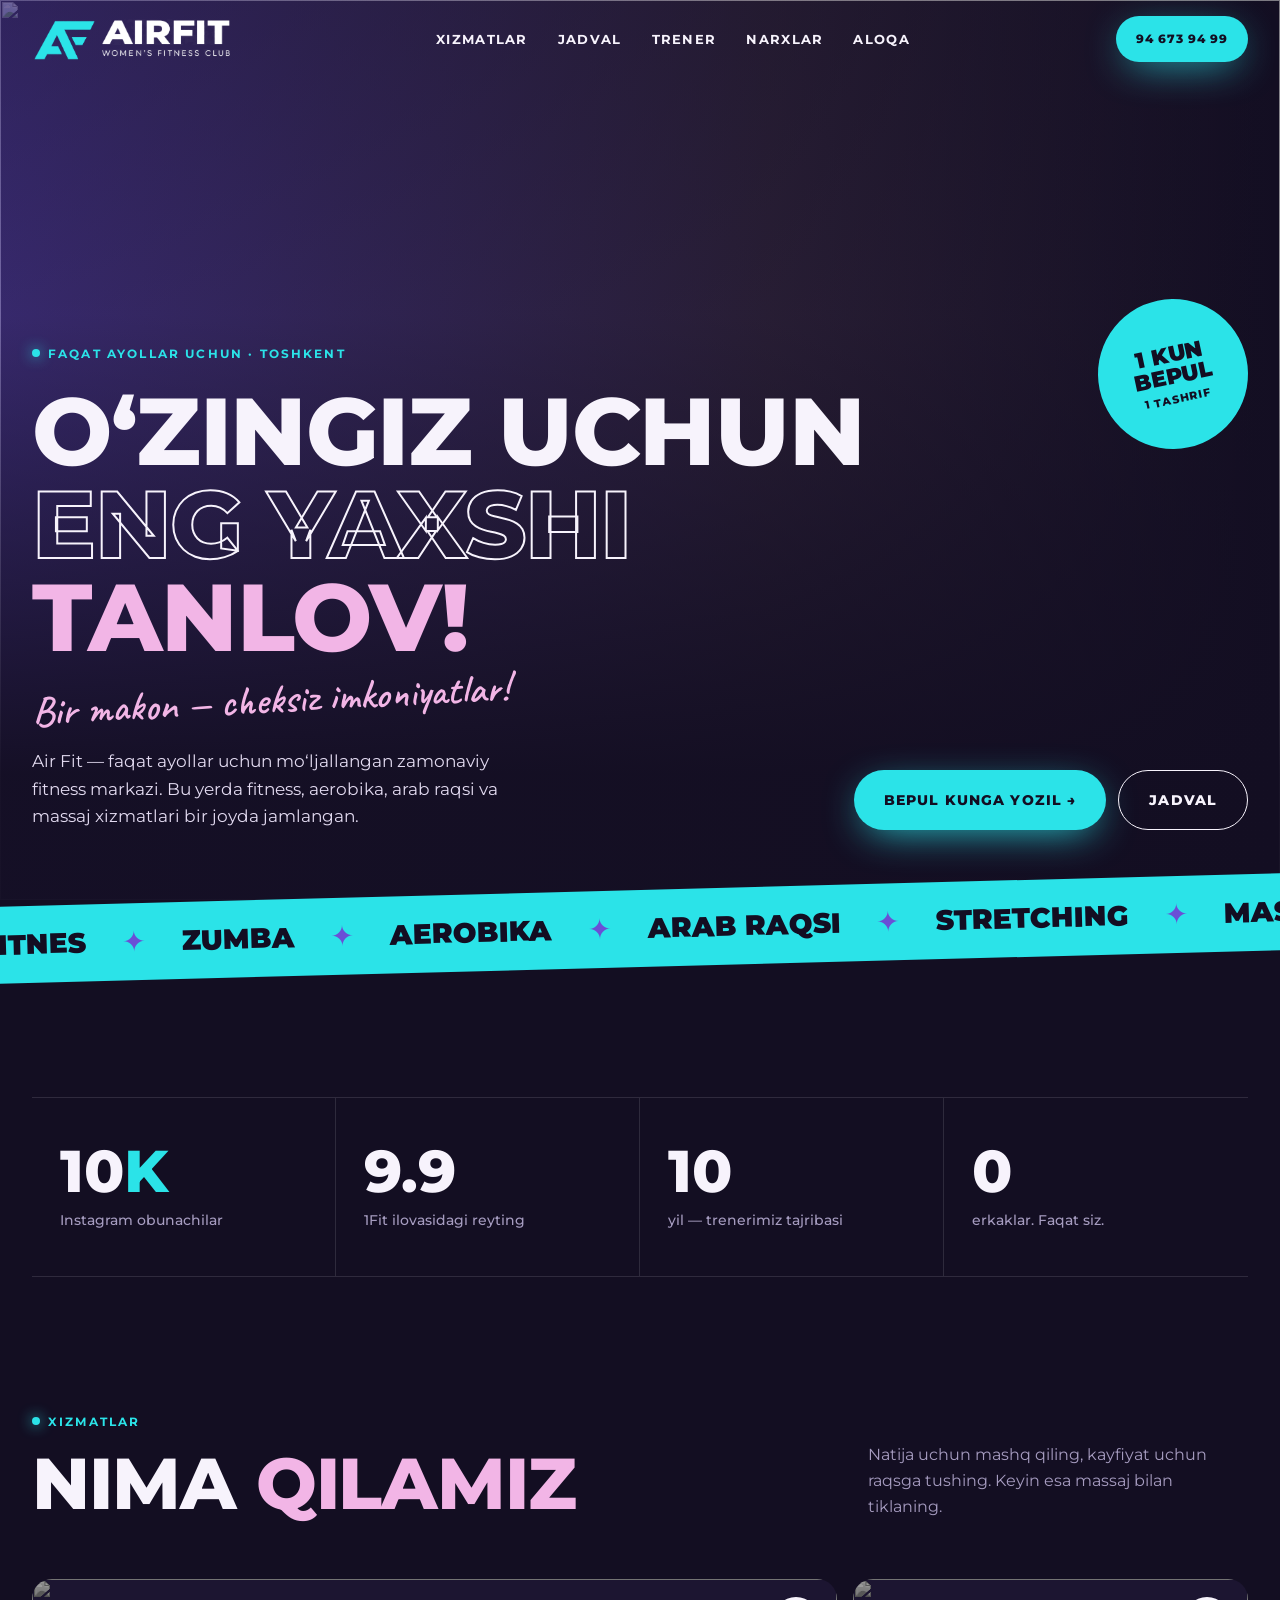
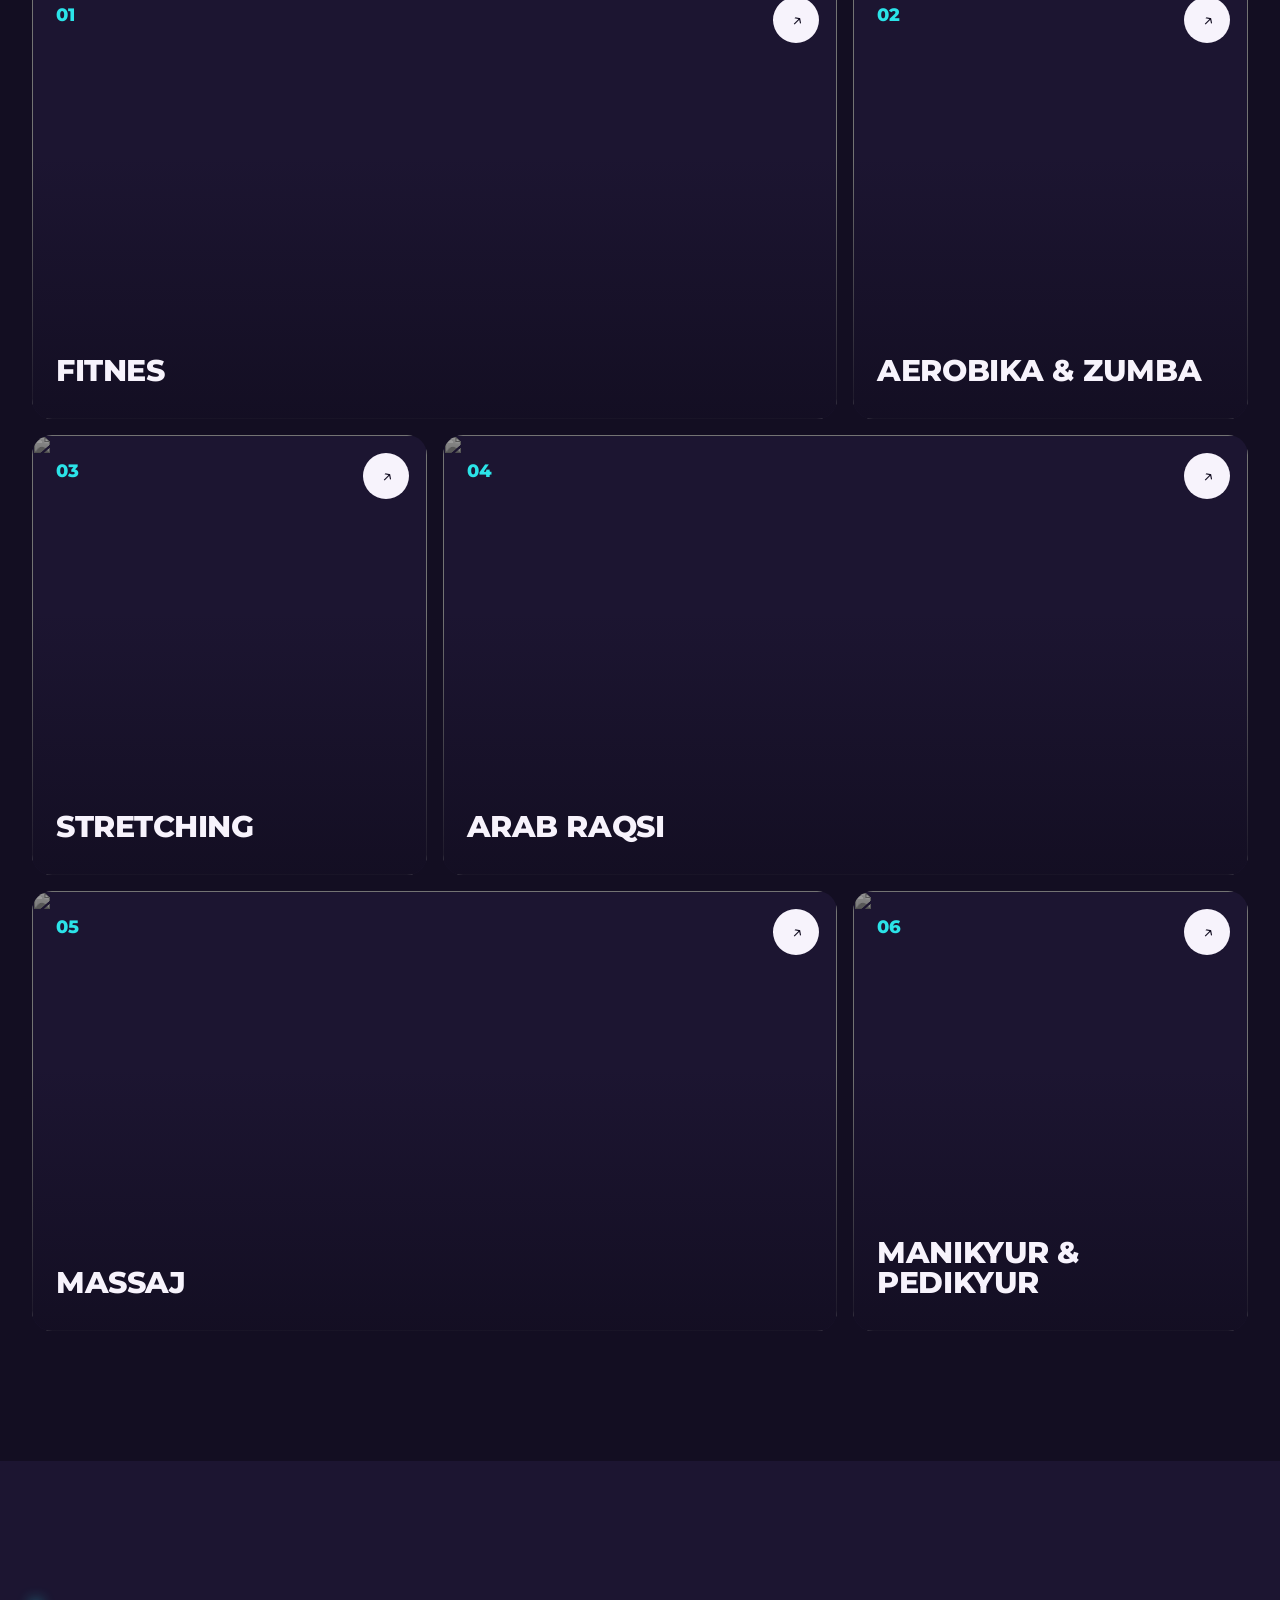
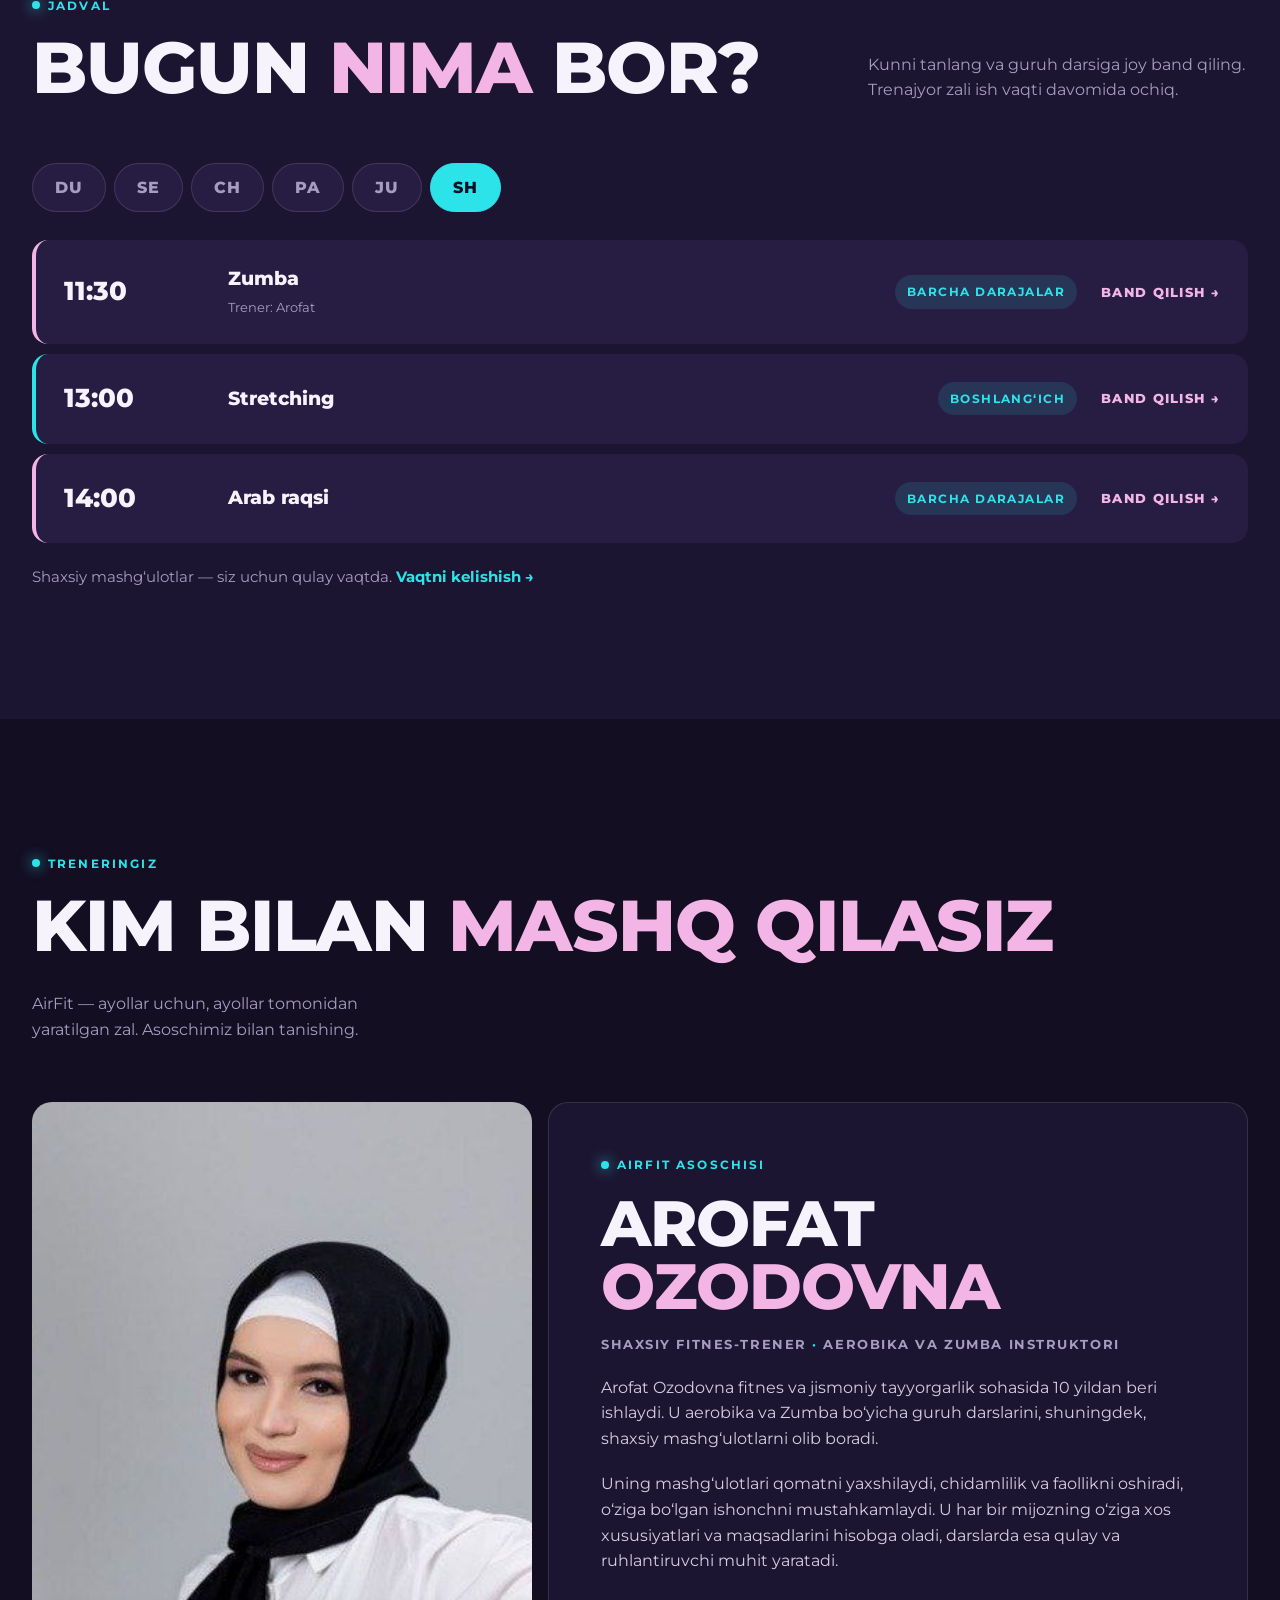
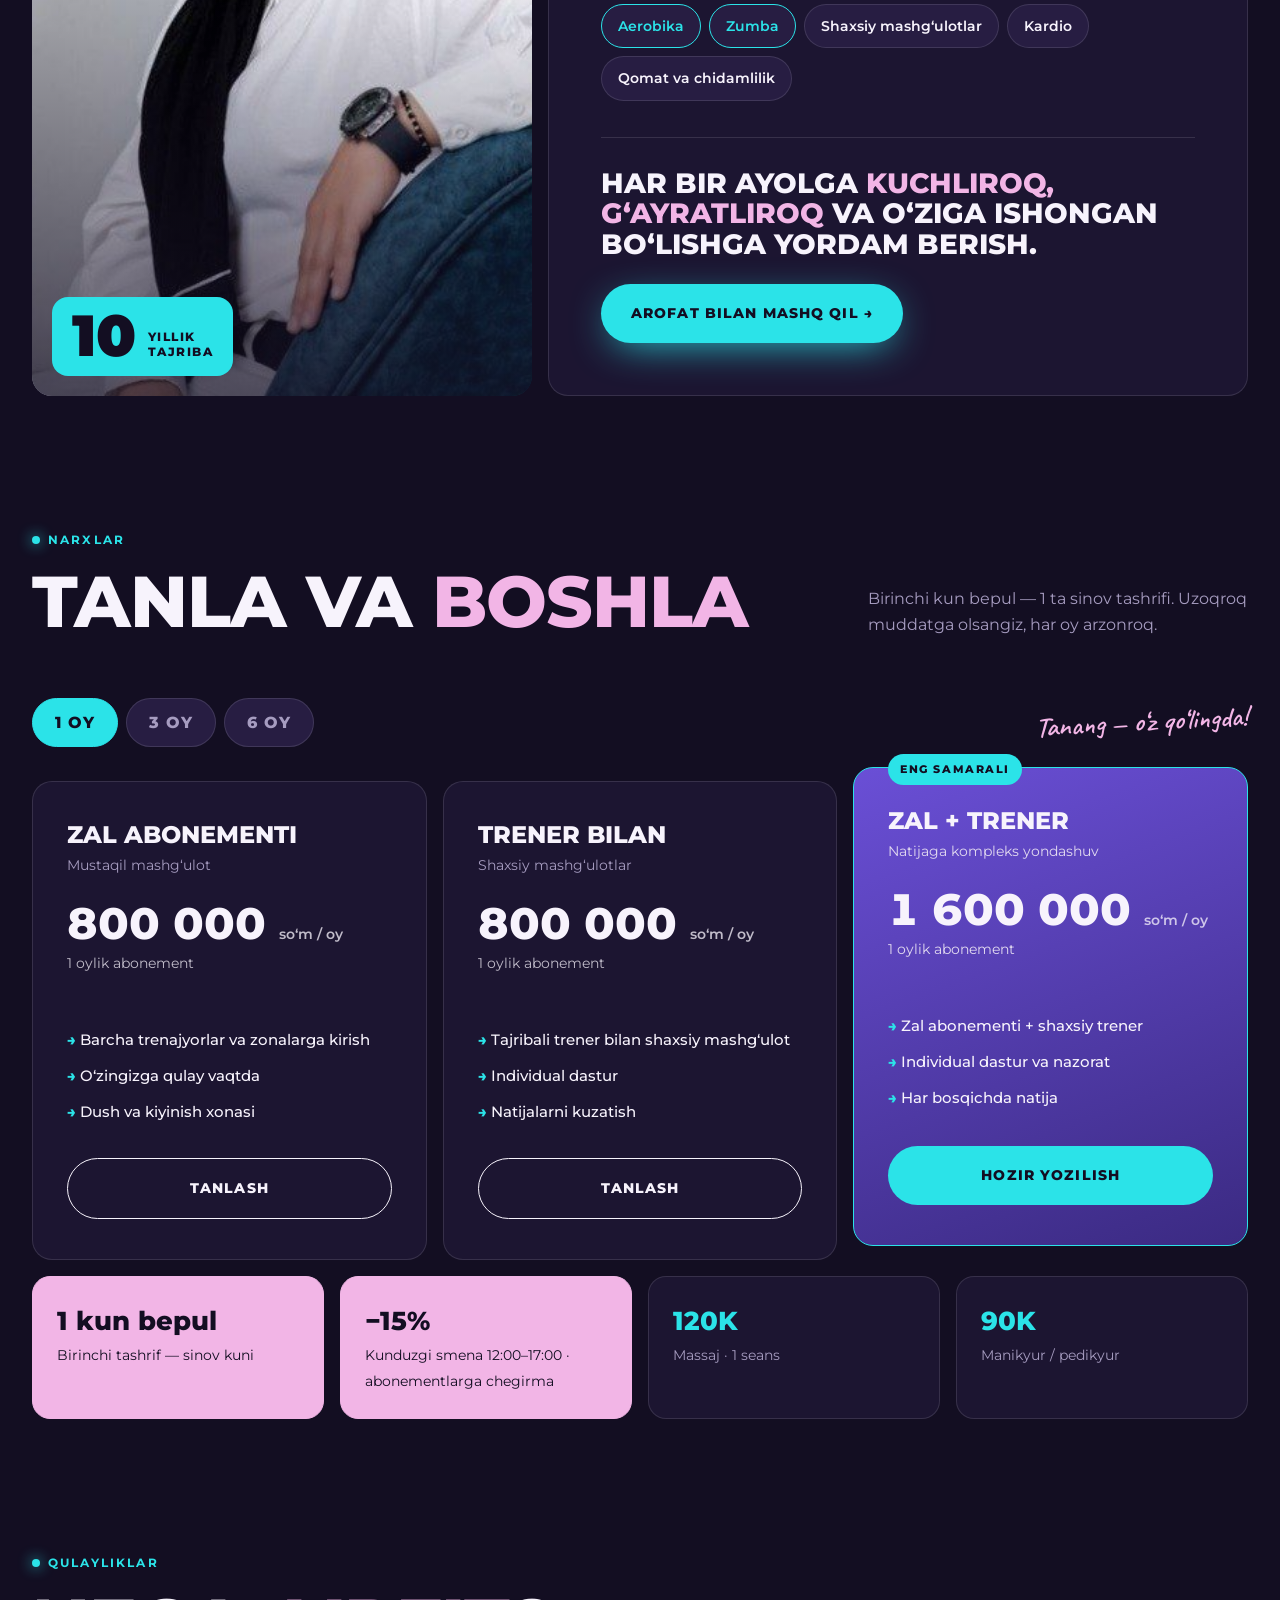
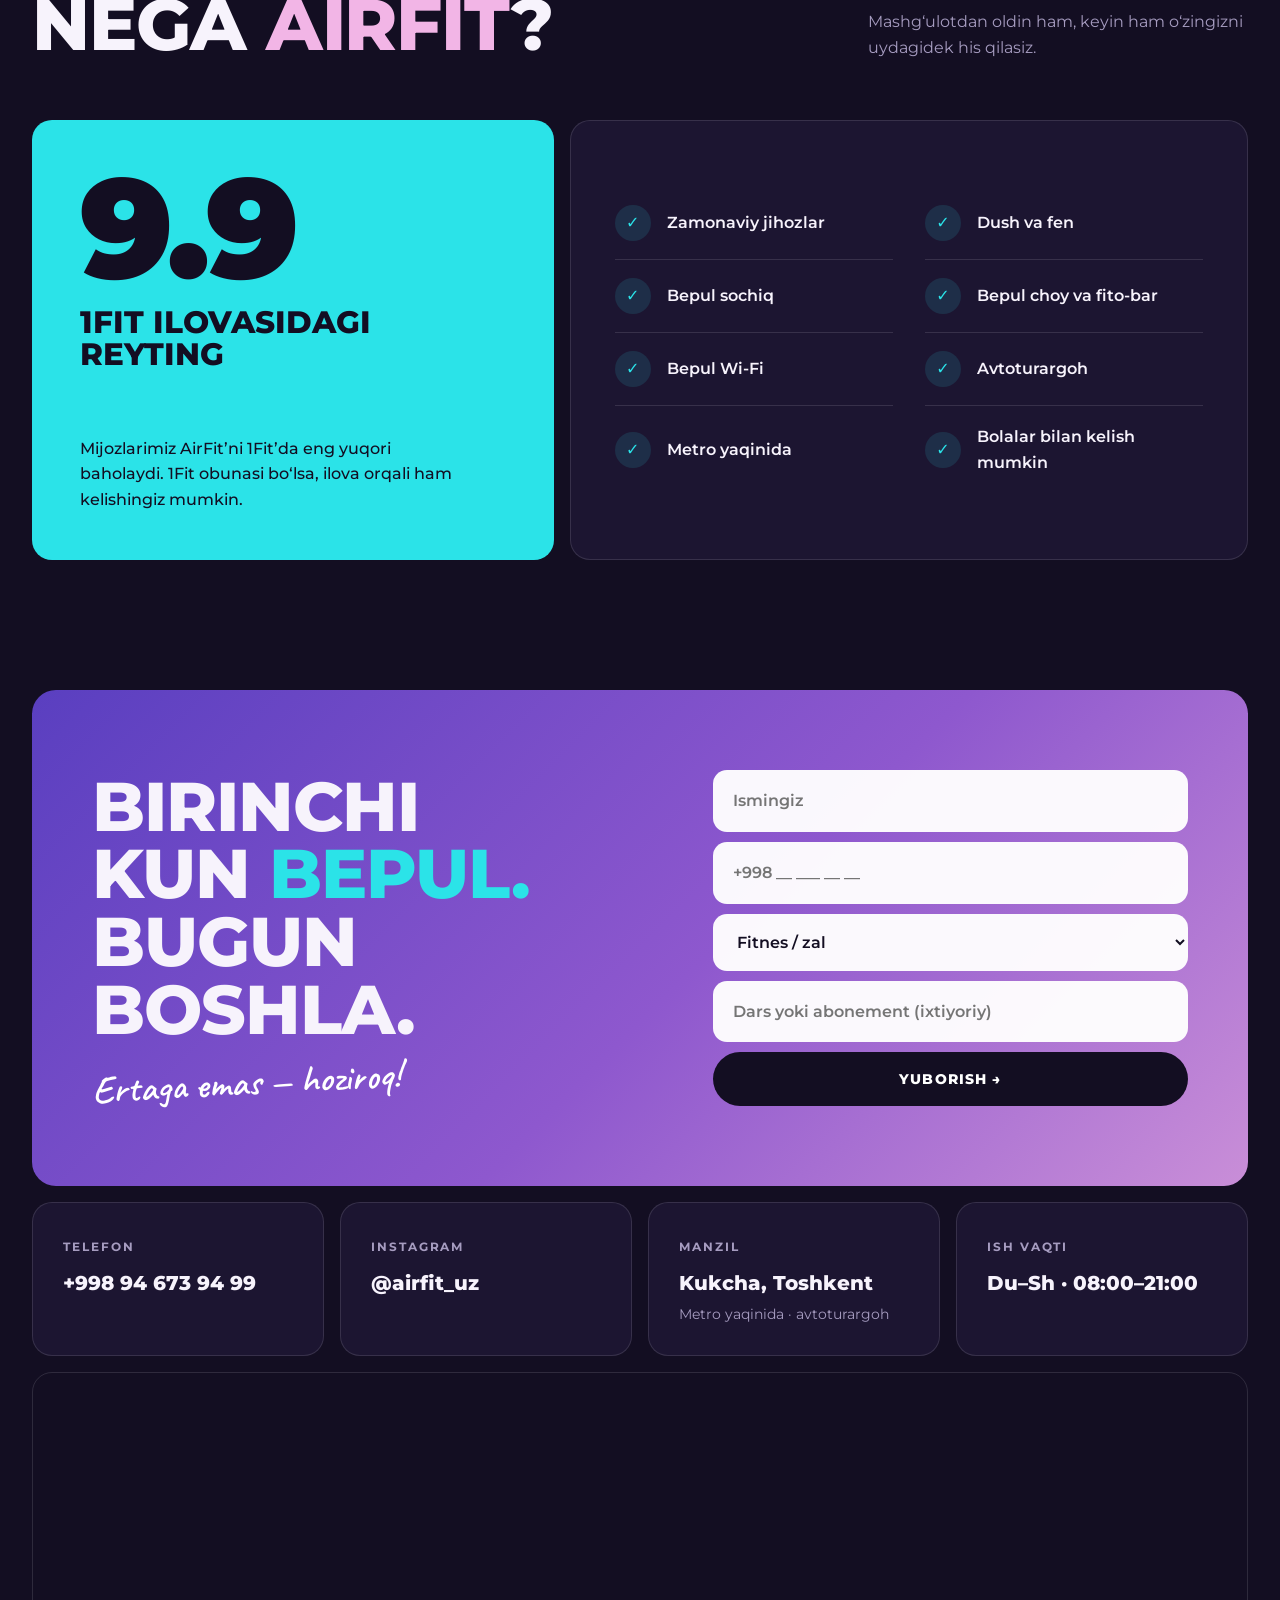
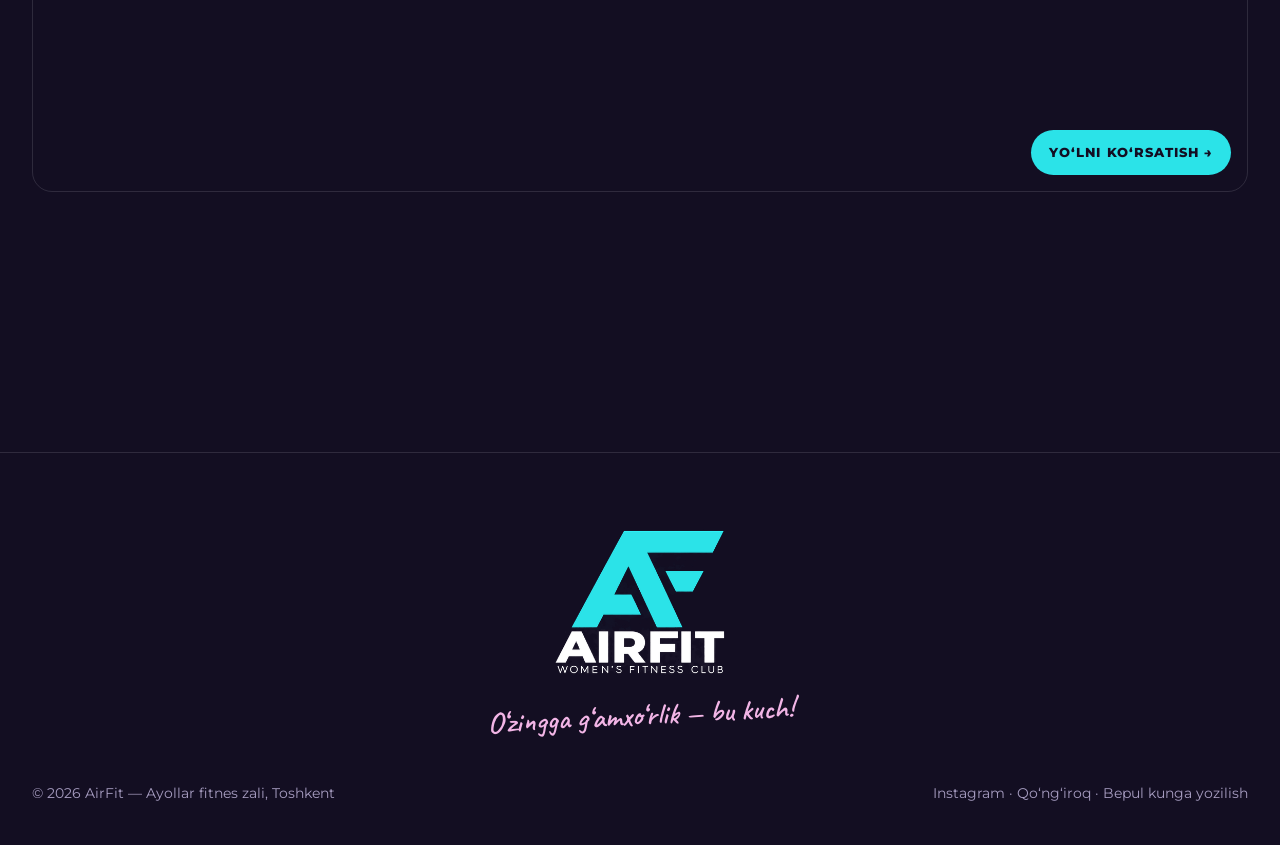
==== commit 7556ef47: "Restyle to AirFit brand, add logo, update services and prices - Violet / turquoise / lavender palett" ====
--- a/index.html
+++ b/index.html
@@ -4,19 +4,20 @@
 <meta charset="utf-8">
 <meta name="viewport" content="width=device-width, initial-scale=1">
 <title>AirFit — Toshkentdagi ayollar fitnes zali</title>
-<meta name="description" content="AirFit — faqat ayollar uchun fitnes zali, Toshkent, Kukcha. Aerobika, Zumba, raqs, stretching, Muay Thai, massaj, sauna va bolalar gimnastikasi.">
-<meta name="theme-color" content="#0D0C0F">
+<meta name="description" content="Air Fit — faqat ayollar uchun mo‘ljallangan zamonaviy fitness markazi, Toshkent, Kukcha. Fitness, aerobika, arab raqsi va massaj bir joyda.">
+<meta name="theme-color" content="#130E22">
 <meta property="og:type" content="website">
-<meta property="og:title" content="AirFit — ayollar fitnes zali, Toshkent">
-<meta property="og:description" content="Aerobika, Zumba, raqs, Muay Thai, massaj va sauna. Faqat ayollar uchun.">
+<meta property="og:title" content="AirFit — o‘zingiz uchun eng yaxshi tanlov!">
+<meta property="og:description" content="Bir makon — cheksiz imkoniyatlar! Fitness, aerobika, arab raqsi va massaj. Faqat ayollar uchun.">
 <meta property="og:image" content="https://images.unsplash.com/photo-1541534741688-6078c6bfb5c5?w=1200&h=630&q=80&auto=format&fit=crop">
 <meta property="og:locale" content="uz_UZ">
 <meta name="twitter:card" content="summary_large_image">
-<link rel="icon" href="data:image/svg+xml,%3Csvg xmlns='http://www.w3.org/2000/svg' viewBox='0 0 64 64'%3E%3Crect width='64' height='64' rx='14' fill='%23FF2E88'/%3E%3Ctext x='32' y='47' text-anchor='middle' font-family='Impact,Arial Black,sans-serif' font-size='42' fill='%23fff'%3EA%3C/text%3E%3Ccircle cx='50' cy='14' r='6' fill='%23D6FF3D'/%3E%3C/svg%3E">
+<link rel="icon" type="image/png" href="images/airfit-icon.png">
+<link rel="apple-touch-icon" href="images/airfit-icon.png">
 <link rel="preconnect" href="https://fonts.googleapis.com">
 <link rel="preconnect" href="https://fonts.gstatic.com" crossorigin>
 <link rel="preconnect" href="https://images.unsplash.com">
-<link href="https://fonts.googleapis.com/css2?family=Anton&family=Inter:wght@400;500;600;700;800&display=swap" rel="stylesheet">
+<link href="https://fonts.googleapis.com/css2?family=Caveat:wght@600&family=Montserrat:wght@500;600;700;800;900&display=swap" rel="stylesheet">
 <script type="application/ld+json">
 {
   "@context": "https://schema.org",
@@ -25,6 +26,7 @@
   "description": "Faqat ayollar uchun fitnes zali",
   "telephone": "+998946739499",
   "image": "https://images.unsplash.com/photo-1541534741688-6078c6bfb5c5?w=1200&q=80&auto=format&fit=crop",
+  "logo": "images/airfit-logo.png",
   "address": {"@type": "PostalAddress", "streetAddress": "Kukcha mahallasi", "addressLocality": "Toshkent", "addressCountry": "UZ"},
   "geo": {"@type": "GeoCoordinates", "latitude": 41.327619, "longitude": 69.195849},
   "openingHours": "Mo-Sa 08:00-21:00",
@@ -34,189 +36,197 @@
 </script>
 <style>
   :root{
-    --bg:#0D0C0F; --bg2:#16141A; --bg3:#1F1C24; --fg:#F5F2F7; --dim:#9C95A3;
-    --pink:#FF2E88; --lime:#D6FF3D; --line:rgba(245,242,247,.12);
-    --d:"Anton", Impact, sans-serif; --s:"Inter", system-ui, sans-serif;
+    --bg:#130E22; --bg2:#1C1531; --bg3:#271D42; --fg:#F7F3FC; --dim:#A69CC0; --ink:#130E22;
+    --cyan:#2BE3E8; --lav:#F2B5E6; --vio:#6A4FD6; --line:rgba(247,243,252,.12);
+    --d:"Montserrat", system-ui, sans-serif; --s:"Montserrat", system-ui, sans-serif; --h:"Caveat", cursive;
   }
   *{box-sizing:border-box;margin:0;padding:0}
   html{scroll-behavior:smooth}
-  body{background:var(--bg);color:var(--fg);font-family:var(--s);line-height:1.55;-webkit-font-smoothing:antialiased;overflow-x:hidden}
+  body{background:var(--bg);color:var(--fg);font-family:var(--s);line-height:1.6;-webkit-font-smoothing:antialiased;overflow-x:hidden}
   img{display:block;max-width:100%}
   a{color:inherit;text-decoration:none}
-  :focus-visible{outline:2px solid var(--lime);outline-offset:3px}
+  :focus-visible{outline:2px solid var(--cyan);outline-offset:3px}
   .wrap{max-width:1320px;margin:0 auto;padding:0 32px}
-  .D{font-family:var(--d);text-transform:uppercase;line-height:.9;letter-spacing:.005em;font-weight:400}
-  .tag{display:inline-flex;align-items:center;gap:8px;font-size:12px;font-weight:700;letter-spacing:.18em;text-transform:uppercase;color:var(--lime)}
-  .tag:before{content:"";width:8px;height:8px;background:var(--lime);border-radius:50%;box-shadow:0 0 14px var(--lime)}
-  .btn{display:inline-flex;align-items:center;gap:12px;padding:18px 30px;font-weight:800;font-size:14px;letter-spacing:.08em;text-transform:uppercase;border-radius:6px;transition:.2s;cursor:pointer;border:0;font-family:var(--s)}
-  .btn-p{background:var(--pink);color:#fff;box-shadow:0 10px 40px -10px var(--pink)}
-  .btn-p:hover{transform:translateY(-2px);box-shadow:0 18px 50px -10px var(--pink)}
-  .btn-l{background:var(--lime);color:#111}
+  .D{font-family:var(--d);text-transform:uppercase;line-height:.98;letter-spacing:-.015em;font-weight:800}
+  .hand{font-family:var(--h);font-weight:600;color:var(--lav);line-height:1.1;display:inline-block;transform:rotate(-3deg)}
+  .tag{display:inline-flex;align-items:center;gap:8px;font-size:12px;font-weight:700;letter-spacing:.18em;text-transform:uppercase;color:var(--cyan)}
+  .tag:before{content:"";width:8px;height:8px;background:var(--cyan);border-radius:50%;box-shadow:0 0 14px var(--cyan)}
+  .btn{display:inline-flex;align-items:center;gap:12px;padding:18px 30px;font-weight:800;font-size:14px;letter-spacing:.08em;text-transform:uppercase;border-radius:999px;transition:.2s;cursor:pointer;border:0;font-family:var(--s)}
+  .btn-p{background:var(--cyan);color:var(--ink);box-shadow:0 10px 40px -12px var(--cyan)}
+  .btn-p:hover{transform:translateY(-2px);box-shadow:0 18px 50px -12px var(--cyan)}
   .btn-o{border:1.5px solid var(--fg);color:var(--fg);background:transparent}
   .btn-o:hover{background:var(--fg);color:var(--bg)}
 
   header{position:fixed;top:0;left:0;right:0;z-index:50;transition:.3s}
-  header.sc{background:rgba(13,12,15,.9);backdrop-filter:blur(12px);border-bottom:1px solid var(--line)}
+  header.sc{background:rgba(19,14,34,.9);backdrop-filter:blur(12px);border-bottom:1px solid var(--line)}
   .nav{display:flex;align-items:center;justify-content:space-between;height:78px}
-  .logo{font-family:var(--d);font-size:30px;letter-spacing:.02em}
-  .logo b{color:var(--pink);font-weight:400}
+  .logo img{height:42px;width:auto}
   .nav ul{display:flex;gap:30px;list-style:none;font-size:13px;font-weight:700;letter-spacing:.1em;text-transform:uppercase}
-  .nav ul a:hover{color:var(--lime)}
+  .nav ul a:hover{color:var(--cyan)}
   .nav .btn{padding:13px 20px;font-size:12px}
   .burger{display:none;background:none;border:0;color:var(--fg);font-size:26px;cursor:pointer;width:44px;height:44px}
 
   /* hero */
   .hero{position:relative;min-height:clamp(640px,100vh,940px);display:flex;align-items:flex-end;padding:140px 0 70px;overflow:hidden}
   .hero-bg{position:absolute;inset:0}
-  .hero-bg img{width:100%;height:100%;object-fit:cover;object-position:center 30%;filter:grayscale(.2) contrast(1.1)}
-  .hero-bg:after{content:"";position:absolute;inset:0;background:linear-gradient(180deg,rgba(13,12,15,.35) 0%,rgba(13,12,15,.2) 35%,rgba(13,12,15,.95) 88%),linear-gradient(90deg,rgba(255,46,136,.35),transparent 60%)}
+  .hero-bg img{width:100%;height:100%;object-fit:cover;object-position:center 30%;filter:grayscale(.3) contrast(1.05)}
+  .hero-bg:after{content:"";position:absolute;inset:0;background:linear-gradient(180deg,rgba(19,14,34,.4) 0%,rgba(19,14,34,.25) 35%,rgba(19,14,34,.96) 86%),linear-gradient(90deg,rgba(106,79,214,.55),rgba(242,181,230,.12) 60%,transparent)}
   .hero .wrap{position:relative;width:100%}
-  .hero h1{font-size:clamp(72px,14vw,220px);margin:20px 0 26px}
+  .hero h1{font-size:clamp(36px,7.4vw,112px);margin:20px 0 14px}
   .hero h1 .o{-webkit-text-stroke:2px var(--fg);color:transparent}
-  .hero h1 .pk{color:var(--pink)}
+  .hero h1 .pk{color:var(--lav)}
+  .hero .hand{font-size:clamp(28px,3.2vw,44px);margin-bottom:26px}
   .hero-row{display:flex;justify-content:space-between;align-items:end;gap:40px;flex-wrap:wrap}
-  .hero-row p{max-width:460px;font-size:18px;color:#d9d3de}
+  .hero-row p{max-width:500px;font-size:17px;color:#e2daf0}
   .hero-ctas{display:flex;gap:12px;flex-wrap:wrap}
-  .sticker{position:absolute;right:32px;top:-40px;width:150px;height:150px;border-radius:50%;background:var(--lime);color:#111;display:grid;place-items:center;text-align:center;font-family:var(--d);font-size:26px;line-height:.95;transform:rotate(-12deg)}
+  .sticker{position:absolute;right:32px;top:-40px;width:150px;height:150px;border-radius:50%;background:var(--cyan);color:var(--ink);display:grid;place-items:center;align-content:center;text-align:center;font-family:var(--d);font-weight:900;text-transform:uppercase;font-size:22px;line-height:1;transform:rotate(-12deg)}
   .sticker small{font-family:var(--s);font-size:11px;font-weight:800;letter-spacing:.1em;display:block;margin-top:6px}
 
-  .ticker{background:var(--lime);color:#0D0C0F;overflow:hidden;transform:rotate(-1.5deg);margin:-10px -20px 0;position:relative;z-index:2}
-  .ticker-track{display:flex;gap:40px;width:max-content;white-space:nowrap;padding:16px 0;animation:tick 30s linear infinite;font-family:var(--d);font-size:36px;text-transform:uppercase}
-  .ticker-track span:nth-child(even){color:var(--pink)}
+  .ticker{background:var(--cyan);color:var(--ink);overflow:hidden;transform:rotate(-1.5deg);margin:-10px -20px 0;position:relative;z-index:2}
+  .ticker-track{display:flex;gap:36px;width:max-content;white-space:nowrap;padding:16px 0;animation:tick 30s linear infinite;font-family:var(--d);font-weight:900;font-size:28px;text-transform:uppercase}
+  .ticker-track span:nth-child(even){color:var(--vio)}
   @keyframes tick{to{transform:translateX(-50%)}}
 
   section{padding:130px 0;scroll-margin-top:60px}
   .sh{display:flex;justify-content:space-between;align-items:end;gap:30px;margin-bottom:60px;flex-wrap:wrap}
-  .sh h2{font-size:clamp(54px,8vw,120px);margin-top:16px}
-  .sh h2 span{color:var(--pink)}
+  .sh h2{font-size:clamp(38px,5.6vw,84px);margin-top:16px}
+  .sh h2 span{color:var(--lav)}
   .sh p{max-width:380px;color:var(--dim)}
 
   /* stats */
   .stats{display:grid;grid-template-columns:repeat(4,1fr);border-top:1px solid var(--line);border-bottom:1px solid var(--line)}
   .stats div{padding:44px 28px;border-right:1px solid var(--line)}
   .stats div:last-child{border-right:0}
-  .stats b{font-family:var(--d);font-size:clamp(48px,6vw,84px);font-weight:400;display:block;line-height:1}
-  .stats b em{font-style:normal;color:var(--pink)}
+  .stats b{font-family:var(--d);font-size:clamp(40px,4.6vw,68px);font-weight:800;display:block;line-height:1;margin-bottom:6px}
+  .stats b em{font-style:normal;color:var(--cyan)}
   .stats span{color:var(--dim);font-size:14px;font-weight:500}
 
   /* services */
   .svc{display:grid;grid-template-columns:repeat(3,1fr);gap:16px}
-  .s{position:relative;height:440px;border-radius:14px;overflow:hidden;background:var(--bg2);isolation:isolate}
+  .s{position:relative;height:440px;border-radius:20px;overflow:hidden;background:var(--bg2);isolation:isolate}
   .s img{position:absolute;inset:0;width:100%;height:100%;object-fit:cover;filter:grayscale(1) brightness(.6);transition:.5s;z-index:-1}
   .s:hover img{filter:grayscale(0) brightness(.75);transform:scale(1.06)}
-  .s:after{content:"";position:absolute;inset:0;background:linear-gradient(180deg,transparent 40%,rgba(13,12,15,.92));z-index:-1}
-  .s .num{position:absolute;top:22px;left:24px;font-family:var(--d);font-size:20px;color:var(--lime)}
+  .s:after{content:"";position:absolute;inset:0;background:linear-gradient(180deg,transparent 40%,rgba(19,14,34,.94));z-index:-1}
+  .s .num{position:absolute;top:22px;left:24px;font-family:var(--d);font-weight:800;font-size:18px;color:var(--cyan)}
   .s .arr{position:absolute;top:18px;right:18px;width:46px;height:46px;border-radius:50%;background:var(--fg);color:var(--bg);display:grid;place-items:center;font-size:20px;transform:rotate(-45deg);transition:.3s}
-  .s:hover .arr{background:var(--pink);color:#fff;transform:none}
+  .s:hover .arr{background:var(--cyan);color:var(--ink);transform:none}
   .s .txt{position:absolute;left:24px;right:24px;bottom:24px}
-  .s h3{font-size:44px;margin-bottom:10px}
-  .s p{color:#cfc8d4;font-size:14.5px;max-height:0;overflow:hidden;transition:.4s}
+  .s h3{font-size:30px;margin-bottom:10px}
+  .s p{color:#d6cde4;font-size:14.5px;max-height:0;overflow:hidden;transition:.4s}
   .s:hover p,.s:focus-visible p{max-height:90px}
-  .s.big{grid-column:span 2}.s.full{grid-column:1/-1;height:360px}
+  .s.big{grid-column:span 2}
 
   /* schedule */
   .sched{background:var(--bg2)}
   .days{display:flex;gap:8px;flex-wrap:wrap;margin-bottom:28px}
-  .days button{font-family:var(--d);font-size:22px;letter-spacing:.04em;padding:14px 22px;border-radius:8px;background:var(--bg3);color:var(--dim);border:1px solid var(--line);cursor:pointer;text-transform:uppercase}
-  .days button.on{background:var(--pink);color:#fff;border-color:var(--pink)}
+  .days button,.period button{font-family:var(--d);font-weight:800;font-size:16px;letter-spacing:.06em;padding:14px 22px;border-radius:999px;background:var(--bg3);color:var(--dim);border:1px solid var(--line);cursor:pointer;text-transform:uppercase}
+  .days button.on,.period button[aria-pressed=true]{background:var(--cyan);color:var(--ink);border-color:var(--cyan)}
   .classes{display:grid;gap:10px}
-  .cl{display:grid;grid-template-columns:140px 1fr auto auto;gap:24px;align-items:center;padding:24px 28px;background:var(--bg3);border-radius:12px;border-left:4px solid var(--pink);transition:.2s}
+  .cl{display:grid;grid-template-columns:140px 1fr auto auto;gap:24px;align-items:center;padding:24px 28px;background:var(--bg3);border-radius:16px;border-left:4px solid var(--cyan);transition:.2s}
   .cl:hover{transform:translateX(6px)}
-  .cl .tm{font-family:var(--d);font-size:34px}
-  .cl h4{font-size:20px;font-weight:800}
+  .cl .tm{font-family:var(--d);font-weight:800;font-size:26px}
+  .cl h4{font-size:19px;font-weight:800}
   .cl small{color:var(--dim)}
-  .cl .lvl{font-size:12px;font-weight:700;letter-spacing:.12em;text-transform:uppercase;padding:7px 12px;border-radius:999px;background:rgba(214,255,61,.12);color:var(--lime)}
-  .cl.k{border-left-color:var(--lime)}
-  .cl.d{border-left-color:#8B5CF6}
-  .cl a{font-weight:800;font-size:13px;letter-spacing:.1em;text-transform:uppercase;color:var(--pink)}
+  .cl .lvl{font-size:12px;font-weight:700;letter-spacing:.12em;text-transform:uppercase;padding:7px 12px;border-radius:999px;background:rgba(43,227,232,.12);color:var(--cyan)}
+  .cl.d{border-left-color:var(--lav)}
+  .cl a{font-weight:800;font-size:13px;letter-spacing:.1em;text-transform:uppercase;color:var(--lav)}
   .sched-note{margin-top:22px;color:var(--dim);font-size:15px}
-  .sched-note a{color:var(--lime);font-weight:700}
+  .sched-note a{color:var(--cyan);font-weight:700}
 
   /* featured coach */
   .coach{display:grid;grid-template-columns:5fr 7fr;gap:16px}
-  .coach-ph{position:relative;border-radius:16px;overflow:hidden;min-height:640px;background:var(--bg2)}
+  .coach-ph{position:relative;border-radius:20px;overflow:hidden;min-height:640px;background:var(--bg2)}
   .coach-ph img{position:absolute;inset:0;width:100%;height:100%;object-fit:cover;object-position:center 20%}
-  .coach-ph:after{content:"";position:absolute;inset:0;background:linear-gradient(180deg,transparent 55%,rgba(13,12,15,.7))}
-  .exp{position:absolute;left:20px;bottom:20px;z-index:1;background:var(--lime);color:#111;border-radius:12px;padding:14px 20px 16px;display:flex;align-items:end;gap:12px}
-  .exp b{font-family:var(--d);font-size:72px;font-weight:400;line-height:.85}
+  .coach-ph:after{content:"";position:absolute;inset:0;background:linear-gradient(180deg,transparent 55%,rgba(19,14,34,.7))}
+  .exp{position:absolute;left:20px;bottom:20px;z-index:1;background:var(--cyan);color:var(--ink);border-radius:16px;padding:14px 20px 16px;display:flex;align-items:end;gap:12px}
+  .exp b{font-family:var(--d);font-size:58px;font-weight:900;line-height:.85}
   .exp span{font-size:12px;font-weight:800;letter-spacing:.12em;text-transform:uppercase;line-height:1.3}
-  .coach-tx{background:var(--bg2);border:1px solid var(--line);border-radius:16px;padding:52px;display:flex;flex-direction:column}
-  .coach-tx h3{font-size:clamp(52px,6.4vw,96px);margin:18px 0 16px}
-  .coach-tx h3 span{color:var(--pink)}
+  .coach-tx{background:var(--bg2);border:1px solid var(--line);border-radius:20px;padding:52px;display:flex;flex-direction:column}
+  .coach-tx h3{font-size:clamp(40px,5vw,72px);margin:18px 0 16px}
+  .coach-tx h3 span{color:var(--lav)}
   .role{font-size:13px;font-weight:700;letter-spacing:.12em;text-transform:uppercase;color:var(--dim)}
-  .role i{font-style:normal;color:var(--pink)}
-  .coach-tx p{color:#cfc8d4;font-size:16.5px;max-width:640px;margin-top:20px}
+  .role i{font-style:normal;color:var(--cyan)}
+  .coach-tx p{color:#d6cde4;font-size:16px;max-width:640px;margin-top:20px}
   .chips{display:flex;flex-wrap:wrap;gap:8px;margin:30px 0 36px}
   .chips span{padding:10px 16px;border-radius:999px;border:1px solid var(--line);background:var(--bg3);font-size:14px;font-weight:600}
-  .chips span.on{border-color:var(--pink);color:var(--pink)}
+  .chips span.on{border-color:var(--cyan);color:var(--cyan)}
   .goal{margin-top:auto;padding-top:30px;border-top:1px solid var(--line);display:flex;justify-content:space-between;align-items:end;gap:24px;flex-wrap:wrap}
-  .goal q{font-family:var(--d);text-transform:uppercase;font-size:clamp(28px,2.8vw,40px);line-height:1;quotes:none;max-width:560px}
-  .goal q em{font-style:normal;color:var(--lime)}
+  .goal q{font-family:var(--d);font-weight:800;text-transform:uppercase;font-size:clamp(22px,2.2vw,30px);line-height:1.1;quotes:none;max-width:560px}
+  .goal q em{font-style:normal;color:var(--lav)}
 
   /* pricing */
+  .period{display:flex;gap:8px;flex-wrap:wrap;align-items:center;margin-bottom:34px}
+  .period .hand{font-size:28px;margin-left:auto}
   .pr{display:grid;grid-template-columns:repeat(3,1fr);gap:16px;align-items:stretch}
-  .p{background:var(--bg2);border:1px solid var(--line);border-radius:16px;padding:40px 34px;display:flex;flex-direction:column;position:relative}
-  .p.hot{background:var(--pink);border-color:var(--pink);transform:translateY(-14px)}
-  .p .flag{position:absolute;top:-14px;left:34px;background:var(--lime);color:#111;font-size:11px;font-weight:800;letter-spacing:.14em;padding:7px 12px;border-radius:4px;text-transform:uppercase}
-  .p h3{font-family:var(--d);font-size:36px;text-transform:uppercase;font-weight:400}
-  .p .pc{font-family:var(--d);font-size:72px;line-height:1;margin:22px 0 4px}
-  .p .pc small{font-family:var(--s);font-size:15px;font-weight:600;opacity:.7}
-  .p .per{font-size:14px;opacity:.7}
-  .p ul{list-style:none;margin:28px 0 34px;display:grid;gap:12px;font-size:15px;font-weight:500}
-  .p li:before{content:"→ ";color:var(--lime);font-weight:800}
-  .p.hot li:before{color:#fff}
+  .p{background:var(--bg2);border:1px solid var(--line);border-radius:20px;padding:40px 34px;display:flex;flex-direction:column;position:relative}
+  .p.hot{background:linear-gradient(160deg,var(--vio),#3B2A82);border-color:var(--cyan);transform:translateY(-14px)}
+  .p .flag{position:absolute;top:-14px;left:34px;background:var(--cyan);color:var(--ink);font-size:11px;font-weight:800;letter-spacing:.14em;padding:7px 12px;border-radius:999px;text-transform:uppercase}
+  .p h3{font-family:var(--d);font-size:24px;text-transform:uppercase;font-weight:800;line-height:1.1}
+  .p .sub{font-size:14px;color:var(--dim);margin-top:6px}
+  .p.hot .sub,.p.hot .per{color:#e2daf0;opacity:1}
+  .p .pc{font-family:var(--d);font-weight:800;font-size:clamp(34px,3.4vw,48px);line-height:1;margin:26px 0 6px;white-space:nowrap;font-variant-numeric:tabular-nums}
+  .p .pc small{font-size:14px;font-weight:600;opacity:.75}
+  .p .per{font-size:14px;opacity:.75;min-height:22px}
+  .p .save{display:inline-block;margin-top:10px;font-size:13px;font-weight:800;letter-spacing:.04em;color:var(--cyan);min-height:20px}
+  .p ul{list-style:none;margin:24px 0 34px;display:grid;gap:12px;font-size:15px;font-weight:500}
+  .p li:before{content:"→ ";color:var(--cyan);font-weight:800}
   .p .btn{margin-top:auto;justify-content:center}
-  .p.hot .btn{background:#0D0C0F;color:#fff}
+  .p.hot .btn{background:var(--cyan);color:var(--ink)}
   .addons{display:grid;grid-template-columns:repeat(4,1fr);gap:16px;margin-top:16px}
-  .addons div{background:var(--bg2);border:1px solid var(--line);border-radius:14px;padding:24px}
-  .addons b{font-family:var(--d);font-size:30px;font-weight:400;display:block;color:var(--lime)}
+  .addons div{background:var(--bg2);border:1px solid var(--line);border-radius:18px;padding:24px}
+  .addons b{font-family:var(--d);font-size:26px;font-weight:800;display:block;color:var(--cyan)}
   .addons span{font-size:14px;color:var(--dim)}
+  .addons .promo{background:var(--lav);border-color:var(--lav)}
+  .addons .promo b,.addons .promo span{color:var(--ink)}
 
   /* why airfit */
   .why{display:grid;grid-template-columns:1fr 1.3fr;gap:16px}
-  .rate{background:var(--lime);color:#111;border-radius:16px;padding:48px;display:flex;flex-direction:column;justify-content:space-between;gap:30px;min-height:440px}
-  .rate b{font-family:var(--d);font-weight:400;font-size:clamp(120px,14vw,200px);line-height:.8;display:block}
-  .rate h3{font-family:var(--d);font-weight:400;text-transform:uppercase;font-size:clamp(30px,3vw,42px);line-height:1;margin-top:18px}
+  .rate{background:var(--cyan);color:var(--ink);border-radius:20px;padding:48px;display:flex;flex-direction:column;justify-content:space-between;gap:30px;min-height:440px}
+  .rate b{font-family:var(--d);font-weight:900;font-size:clamp(96px,11vw,160px);line-height:.85;display:block;letter-spacing:-.03em}
+  .rate h3{font-family:var(--d);font-weight:800;text-transform:uppercase;font-size:clamp(24px,2.4vw,34px);line-height:1.05;margin-top:18px}
   .rate p{font-size:16px;font-weight:500;max-width:380px}
-  .amen{background:var(--bg2);border:1px solid var(--line);border-radius:16px;padding:44px;display:grid;grid-template-columns:1fr 1fr;gap:0 32px;align-content:center}
-  .amen div{display:flex;gap:16px;align-items:center;padding:18px 0;border-bottom:1px solid var(--line);font-size:17px;font-weight:600}
+  .amen{background:var(--bg2);border:1px solid var(--line);border-radius:20px;padding:44px;display:grid;grid-template-columns:1fr 1fr;gap:0 32px;align-content:center}
+  .amen div{display:flex;gap:16px;align-items:center;padding:18px 0;border-bottom:1px solid var(--line);font-size:16px;font-weight:600}
   .amen div:nth-last-child(-n+2){border-bottom:0}
-  .amen i{flex:none;width:36px;height:36px;border-radius:50%;background:rgba(214,255,61,.12);color:var(--lime);display:grid;place-items:center;font-style:normal;font-size:16px;font-weight:800}
+  .amen i{flex:none;width:36px;height:36px;border-radius:50%;background:rgba(43,227,232,.12);color:var(--cyan);display:grid;place-items:center;font-style:normal;font-size:16px;font-weight:800}
 
   /* cta / contact */
-  .cta{position:relative;overflow:hidden;background:var(--pink);border-radius:20px;padding:80px 60px;display:grid;grid-template-columns:1.2fr 1fr;gap:50px;align-items:center}
-  .cta h2{font-size:clamp(56px,7vw,110px)}
-  .cta h2 span{color:#0D0C0F}
+  .cta{position:relative;overflow:hidden;background:linear-gradient(135deg,#5A3FC0 0%,#8E58CE 55%,#E3A6DC 120%);border-radius:24px;padding:80px 60px;display:grid;grid-template-columns:1.2fr 1fr;gap:50px;align-items:center}
+  .cta h2{font-size:clamp(40px,5.4vw,80px)}
+  .cta h2 span{color:var(--cyan)}
+  .cta .hand{color:#fff;font-size:clamp(28px,3vw,40px);margin-top:18px}
   .cta form{display:grid;gap:10px}
   .cta form[hidden]{display:none}
-  .cta input,.cta select{padding:18px 20px;border-radius:8px;border:0;font:inherit;font-weight:600;background:rgba(255,255,255,.95);color:#111;width:100%}
-  .cta .btn{background:#0D0C0F;color:#fff;justify-content:center}
-  .sent{display:none;background:#0D0C0F;border-radius:14px;padding:28px}
+  .cta input,.cta select{padding:18px 20px;border-radius:14px;border:0;font:inherit;font-weight:600;background:rgba(255,255,255,.96);color:var(--ink);width:100%}
+  .cta .btn{background:var(--ink);color:#fff;justify-content:center}
+  .sent{display:none;background:var(--ink);border-radius:18px;padding:28px}
   .sent.on{display:block}
-  .sent h3{font-family:var(--d);font-weight:400;text-transform:uppercase;font-size:34px;line-height:1}
-  .sent p{color:#cfc8d4;font-size:15px;margin:10px 0 20px}
+  .sent h3{font-family:var(--d);font-weight:800;text-transform:uppercase;font-size:28px;line-height:1}
+  .sent p{color:#d6cde4;font-size:15px;margin:10px 0 20px}
   .sent .row{display:grid;gap:8px}
   .sent .btn{justify-content:center;padding:15px 20px}
-  .sent .tg{background:#2AABEE;color:#fff}.sent .wa{background:#25D366;color:#0D0C0F}
+  .sent .tg{background:#2AABEE;color:#fff}.sent .wa{background:#25D366;color:var(--ink)}
   .sent button.link{background:none;border:0;color:var(--dim);font:inherit;font-size:13px;margin-top:14px;cursor:pointer;text-decoration:underline}
   .contact{display:grid;grid-template-columns:repeat(4,1fr);gap:16px;margin-top:16px}
-  .ci{background:var(--bg2);border:1px solid var(--line);border-radius:16px;padding:30px}
+  .ci{background:var(--bg2);border:1px solid var(--line);border-radius:20px;padding:30px}
   .ci small{font-size:12px;letter-spacing:.16em;text-transform:uppercase;color:var(--dim);font-weight:700}
-  .ci b{display:block;font-size:22px;margin-top:8px;font-weight:800}
+  .ci b{display:block;font-size:20px;margin-top:8px;font-weight:800}
   .ci span{display:block;color:var(--dim);font-size:14px;margin-top:4px}
-  .map{position:relative;margin-top:16px;border-radius:16px;overflow:hidden;height:420px;border:1px solid var(--line)}
-  .map iframe{width:100%;height:100%;border:0;filter:invert(.92) hue-rotate(180deg) saturate(.6)}
-  .map a{position:absolute;right:16px;bottom:16px;background:var(--lime);color:#111;font-weight:800;font-size:13px;letter-spacing:.08em;text-transform:uppercase;padding:12px 18px;border-radius:8px}
-
-  footer{padding:60px 0 40px;border-top:1px solid var(--line);margin-top:130px}
-  .big-logo{font-family:var(--d);font-size:clamp(90px,24vw,360px);line-height:.8;letter-spacing:-.01em;color:var(--bg3);text-align:center;user-select:none}
-  .foot{display:flex;justify-content:space-between;gap:20px;flex-wrap:wrap;color:var(--dim);font-size:14px;margin-top:30px}
-  .foot a:hover{color:var(--lime)}
+  .map{position:relative;margin-top:16px;border-radius:20px;overflow:hidden;height:420px;border:1px solid var(--line)}
+  .map iframe{width:100%;height:100%;border:0;filter:invert(.92) hue-rotate(200deg) saturate(.7)}
+  .map a{position:absolute;right:16px;bottom:16px;background:var(--cyan);color:var(--ink);font-weight:800;font-size:13px;letter-spacing:.08em;text-transform:uppercase;padding:12px 18px;border-radius:999px}
+
+  footer{padding:70px 0 40px;border-top:1px solid var(--line);margin-top:130px}
+  .foot-logo{display:flex;flex-direction:column;align-items:center;gap:22px;text-align:center}
+  .foot-logo img{width:170px;height:auto}
+  .foot-logo .hand{font-size:30px}
+  .foot{display:flex;justify-content:space-between;gap:20px;flex-wrap:wrap;color:var(--dim);font-size:14px;margin-top:50px}
+  .foot a:hover{color:var(--cyan)}
 
   @media (max-width:1000px){
     .nav ul,.nav .btn{display:none}.burger{display:block}
     .nav.open ul{display:flex;flex-direction:column;gap:22px;position:absolute;top:78px;left:0;right:0;background:var(--bg);padding:28px 32px;border-bottom:1px solid var(--line);font-size:16px}
-    .svc{grid-template-columns:1fr 1fr}.s.big{grid-column:span 2}
+    .svc{grid-template-columns:1fr 1fr}.s.big{grid-column:auto}
     .stats{grid-template-columns:1fr 1fr}.stats div:nth-child(2){border-right:0}.stats div:nth-child(-n+2){border-bottom:1px solid var(--line)}
     .coach{grid-template-columns:1fr}.coach-ph{min-height:520px}
     .pr,.why,.cta{grid-template-columns:1fr}
@@ -231,12 +241,15 @@
   @media (max-width:600px){
     .wrap{padding:0 16px}
     .nav.open ul{padding:24px 16px}
-    .svc{grid-template-columns:1fr}.s.big{grid-column:auto}.s{height:340px}.s p{max-height:90px}
+    .logo img{height:36px}
+    .svc{grid-template-columns:1fr}.s{height:340px}.s p{max-height:90px}
     .coach-tx{padding:34px 22px}.coach-ph{min-height:440px}
     .rate,.amen{padding:30px 22px}.rate{min-height:0}
     .amen{grid-template-columns:1fr}.amen div:nth-last-child(2){border-bottom:1px solid var(--line)}
     .addons,.contact{grid-template-columns:1fr}
-    .days button{padding:12px 16px;font-size:20px}
+    .days button,.period button{padding:12px 16px;font-size:15px}
+    .period .hand{margin-left:0;width:100%}
+    .p{padding:36px 24px}
   }
   @media (prefers-reduced-motion:reduce){
     html{scroll-behavior:auto}
@@ -249,7 +262,7 @@
 
 <header id="hdr">
   <nav class="nav wrap" id="nav" aria-label="Asosiy menyu">
-    <a href="#" class="logo" aria-label="AirFit — bosh sahifa">AIR<b>FIT</b></a>
+    <a href="#" class="logo" aria-label="AirFit — bosh sahifa"><img src="images/airfit-logo-h.png" alt="AirFit — Women’s Fitness Club" width="1129" height="240"></a>
     <ul id="menu">
       <li><a href="#xizmatlar">Xizmatlar</a></li>
       <li><a href="#jadval">Jadval</a></li>
@@ -266,13 +279,14 @@
   <section class="hero">
     <div class="hero-bg"><img src="https://images.unsplash.com/photo-1541534741688-6078c6bfb5c5?w=2000&q=80&auto=format&fit=crop" alt="" fetchpriority="high"></div>
     <div class="wrap">
-      <div class="sticker">1-dars<br>bepul<small>SINAB KO‘R</small></div>
+      <div class="sticker">1 kun<br>bepul<small>1 TASHRIF</small></div>
       <span class="tag">Faqat ayollar uchun · Toshkent</span>
-      <h1 class="D">O‘z <span class="o">kuchingni</span><br><span class="pk">kashf</span> et</h1>
+      <h1 class="D">O‘zingiz uchun<br><span class="o">eng yaxshi</span><br><span class="pk">tanlov!</span></h1>
+      <p class="hand">Bir makon — cheksiz imkoniyatlar!</p>
       <div class="hero-row">
-        <p>Fitnes, aerobika, raqs, Muay Thai, massaj va bolalar gimnastikasi bitta zalda. Bu yerda faqat ayollar mashq qiladi va hamma bir-birini qo‘llab-quvvatlaydi. Bahonalarga o‘rin yo‘q.</p>
+        <p>Air Fit — faqat ayollar uchun mo‘ljallangan zamonaviy fitness markazi. Bu yerda fitness, aerobika, arab raqsi va massaj xizmatlari bir joyda jamlangan.</p>
         <div class="hero-ctas">
-          <a href="#aloqa" class="btn btn-p">Bepul darsga yozil →</a>
+          <a href="#aloqa" class="btn btn-p" data-class="Bepul sinov kuni">Bepul kunga yozil →</a>
           <a href="#jadval" class="btn btn-o">Jadval</a>
         </div>
       </div>
@@ -281,8 +295,8 @@
 
   <div class="ticker" aria-hidden="true">
     <div class="ticker-track">
-      <span>Fitnes</span><span>✶</span><span>Zumba</span><span>✶</span><span>Aerobika</span><span>✶</span><span>Raqs</span><span>✶</span><span>Stretching</span><span>✶</span><span>Muay Thai</span><span>✶</span><span>Massaj</span><span>✶</span><span>Sauna</span><span>✶</span><span>Gimnastika</span><span>✶</span>
-      <span>Fitnes</span><span>✶</span><span>Zumba</span><span>✶</span><span>Aerobika</span><span>✶</span><span>Raqs</span><span>✶</span><span>Stretching</span><span>✶</span><span>Muay Thai</span><span>✶</span><span>Massaj</span><span>✶</span><span>Sauna</span><span>✶</span><span>Gimnastika</span><span>✶</span>
+      <span>Fitnes</span><span>✦</span><span>Zumba</span><span>✦</span><span>Aerobika</span><span>✦</span><span>Arab raqsi</span><span>✦</span><span>Stretching</span><span>✦</span><span>Massaj</span><span>✦</span><span>Shaxsiy trener</span><span>✦</span>
+      <span>Fitnes</span><span>✦</span><span>Zumba</span><span>✦</span><span>Aerobika</span><span>✦</span><span>Arab raqsi</span><span>✦</span><span>Stretching</span><span>✦</span><span>Massaj</span><span>✦</span><span>Shaxsiy trener</span><span>✦</span>
     </div>
   </div>
 
@@ -301,18 +315,15 @@
     <div class="wrap">
       <div class="sh">
         <div><span class="tag">Xizmatlar</span><h2 class="D">Nima <span>qilamiz</span></h2></div>
-        <p>Natija uchun mashq qiling, kayfiyat uchun raqsga tushing. Keyin esa massaj, sauna va fito-bochka bilan tiklaning.</p>
+        <p>Natija uchun mashq qiling, kayfiyat uchun raqsga tushing. Keyin esa massaj bilan tiklaning.</p>
       </div>
       <div class="svc">
-        <a href="#jadval" class="s big"><img src="https://images.unsplash.com/photo-1518310383802-640c2de311b2?w=1400&q=75&auto=format&fit=crop" alt="" loading="lazy" decoding="async"><span class="num">01</span><span class="arr" aria-hidden="true">→</span><div class="txt"><h3 class="D">Fitnes</h3><p>Trenajyor zali, funksional, kuch va kardio mashg‘ulotlari. Xohlasangiz, trener bilan shaxsiy mashg‘ulot.</p></div></a>
+        <a href="#narxlar" class="s big"><img src="https://images.unsplash.com/photo-1518310383802-640c2de311b2?w=1400&q=75&auto=format&fit=crop" alt="" loading="lazy" decoding="async"><span class="num">01</span><span class="arr" aria-hidden="true">→</span><div class="txt"><h3 class="D">Fitnes</h3><p>Trenajyor zali, funksional, kuch va kardio mashg‘ulotlari. Xohlasangiz, trener bilan shaxsiy mashg‘ulot.</p></div></a>
         <a href="#jadval" class="s"><img src="https://images.unsplash.com/photo-1588286840104-8957b019727f?w=800&q=75&auto=format&fit=crop" alt="" loading="lazy" decoding="async"><span class="num">02</span><span class="arr" aria-hidden="true">→</span><div class="txt"><h3 class="D">Aerobika & Zumba</h3><p>Energiyaga to‘la guruh darslari: chidamlilik, kardio va yaxshi kayfiyat.</p></div></a>
-        <a href="#jadval" class="s"><img src="https://images.unsplash.com/photo-1535525153412-5a42439a210d?w=800&q=75&auto=format&fit=crop" alt="" loading="lazy" decoding="async"><span class="num">03</span><span class="arr" aria-hidden="true">→</span><div class="txt"><h3 class="D">Raqs</h3><p>Zamonaviy, latina va milliy raqslar, strip-plastika va pole dance.</p></div></a>
-        <a href="#jadval" class="s"><img src="https://images.unsplash.com/photo-1599901860904-17e6ed7083a0?w=800&q=75&auto=format&fit=crop" alt="" loading="lazy" decoding="async"><span class="num">04</span><span class="arr" aria-hidden="true">→</span><div class="txt"><h3 class="D">Stretching</h3><p>Egiluvchanlik, to‘g‘ri qomat va davolovchi gimnastika.</p></div></a>
-        <a href="#jadval" class="s"><img src="https://images.unsplash.com/photo-1549719386-74dfcbf7dbed?w=800&q=75&auto=format&fit=crop" alt="" loading="lazy" decoding="async"><span class="num">05</span><span class="arr" aria-hidden="true">→</span><div class="txt"><h3 class="D">Muay Thai</h3><p>Kuch, tezlik va o‘ziga ishonch. Stressni chiqarish uchun eng yaxshi usul.</p></div></a>
-        <a href="#narxlar" class="s"><img src="https://images.unsplash.com/photo-1544161515-4ab6ce6db874?w=800&q=75&auto=format&fit=crop" alt="" loading="lazy" decoding="async"><span class="num">06</span><span class="arr" aria-hidden="true">→</span><div class="txt"><h3 class="D">Massaj</h3><p>Tiklovchi, antitsellyulit va relaks massaj.</p></div></a>
-        <a href="#jadval" class="s"><img src="https://images.unsplash.com/photo-1503454537195-1dcabb73ffb9?w=800&q=75&auto=format&fit=crop" alt="" loading="lazy" decoding="async"><span class="num">07</span><span class="arr" aria-hidden="true">→</span><div class="txt"><h3 class="D">Bolalar gimnastikasi</h3><p>Qizlar uchun egiluvchanlik, muvozanat va to‘g‘ri qomat.</p></div></a>
-        <a href="#narxlar" class="s"><img src="https://images.unsplash.com/photo-1604654894610-df63bc536371?w=800&q=75&auto=format&fit=crop" alt="" loading="lazy" decoding="async"><span class="num">08</span><span class="arr" aria-hidden="true">→</span><div class="txt"><h3 class="D">Manikyur & pedikyur</h3><p>Mashg‘ulotdan keyin go‘zallik uchun vaqt ajrating.</p></div></a>
-        <a href="#narxlar" class="s full"><img src="https://images.unsplash.com/photo-1600334089648-b0d9d3028eb2?w=1400&q=75&auto=format&fit=crop" alt="" loading="lazy" decoding="async"><span class="num">09</span><span class="arr" aria-hidden="true">→</span><div class="txt"><h3 class="D">Sauna & fito-bochka</h3><p>Sauna va fito-bochka tanani detoks qiladi, mushaklarni bo‘shashtiradi va terini yangilaydi. Og‘ir mashg‘ulotdan keyin juda mos keladi.</p></div></a>
+        <a href="#jadval" class="s"><img src="https://images.unsplash.com/photo-1599901860904-17e6ed7083a0?w=800&q=75&auto=format&fit=crop" alt="" loading="lazy" decoding="async"><span class="num">03</span><span class="arr" aria-hidden="true">→</span><div class="txt"><h3 class="D">Stretching</h3><p>Egiluvchanlik, to‘g‘ri qomat va yengillik hissi.</p></div></a>
+        <a href="#jadval" class="s big"><img src="https://images.unsplash.com/photo-1535525153412-5a42439a210d?w=1400&q=75&auto=format&fit=crop" alt="" loading="lazy" decoding="async"><span class="num">04</span><span class="arr" aria-hidden="true">→</span><div class="txt"><h3 class="D">Arab raqsi</h3><p>Nafis harakatlar, plastika va ayollik. Qorin va bel mushaklarini mustahkamlaydi, kayfiyatni ko‘taradi.</p></div></a>
+        <a href="#narxlar" class="s big"><img src="https://images.unsplash.com/photo-1544161515-4ab6ce6db874?w=1400&q=75&auto=format&fit=crop" alt="" loading="lazy" decoding="async"><span class="num">05</span><span class="arr" aria-hidden="true">→</span><div class="txt"><h3 class="D">Massaj</h3><p>Tiklovchi, antitsellyulit va relaks massaj. Og‘ir mashg‘ulotdan keyin juda mos keladi.</p></div></a>
+        <a href="#narxlar" class="s"><img src="https://images.unsplash.com/photo-1604654894610-df63bc536371?w=800&q=75&auto=format&fit=crop" alt="" loading="lazy" decoding="async"><span class="num">06</span><span class="arr" aria-hidden="true">→</span><div class="txt"><h3 class="D">Manikyur & pedikyur</h3><p>Mashg‘ulotdan keyin go‘zallik uchun vaqt ajrating.</p></div></a>
       </div>
     </div>
   </section>
@@ -362,17 +373,23 @@
     <div class="wrap">
       <div class="sh">
         <div><span class="tag">Narxlar</span><h2 class="D">Tanla va <span>boshla</span></h2></div>
-        <p>Birinchi dars bepul. 1Fit obunasi bilan ham kelishingiz mumkin.</p>
+        <p>Birinchi kun bepul — 1 ta sinov tashrifi. Uzoqroq muddatga olsangiz, har oy arzonroq.</p>
+      </div>
+      <div class="period" id="period" aria-label="Abonement muddati">
+        <button type="button" data-m="1" aria-pressed="true">1 oy</button>
+        <button type="button" data-m="3" aria-pressed="false">3 oy</button>
+        <button type="button" data-m="6" aria-pressed="false">6 oy</button>
+        <span class="hand">Tanang — o‘z qo‘lingda!</span>
       </div>
       <div class="pr">
-        <div class="p"><h3>Bir martalik</h3><div class="pc">50K <small>so‘m</small></div><div class="per">1 tashrif</div><ul><li>Guruh darsi yoki zal</li><li>Trener maslahati</li><li>Dush, sochiq va choy</li></ul><a href="#aloqa" class="btn btn-o" data-class="Bir martalik tashrif">Tanlash</a></div>
-        <div class="p hot"><span class="flag">Eng ommabop</span><h3>Oylik</h3><div class="pc">350K <small>so‘m</small></div><div class="per">12 ta mashg‘ulot / oy</div><ul><li>Barcha guruh darslari</li><li>Trenajyor zali</li><li>Shaxsiy dastur</li><li>Natijalarni kuzatish</li></ul><a href="#aloqa" class="btn" data-class="Oylik abonement">Hozir yozilish</a></div>
-        <div class="p"><h3>Cheksiz</h3><div class="pc">450K <small>so‘m</small></div><div class="per">cheksiz tashrif / oy</div><ul><li>Barcha yo‘nalishlar</li><li>Ustuvor bron</li><li>Sauna</li></ul><a href="#aloqa" class="btn btn-o" data-class="Cheksiz abonement">Tanlash</a></div>
+        <div class="p" data-plan="zal"><h3>Zal abonementi</h3><div class="sub">Mustaqil mashg‘ulot</div><div class="pc"><span>800 000</span> <small>so‘m / oy</small></div><div class="per">1 oylik abonement</div><span class="save"></span><ul><li>Barcha trenajyorlar va zonalarga kirish</li><li>O‘zingizga qulay vaqtda</li><li>Dush va kiyinish xonasi</li></ul><a href="#aloqa" class="btn btn-o" data-class="Zal abonementi · 1 oy">Tanlash</a></div>
+        <div class="p" data-plan="trener"><h3>Trener bilan</h3><div class="sub">Shaxsiy mashg‘ulotlar</div><div class="pc"><span>800 000</span> <small>so‘m / oy</small></div><div class="per">1 oylik abonement</div><span class="save"></span><ul><li>Tajribali trener bilan shaxsiy mashg‘ulot</li><li>Individual dastur</li><li>Natijalarni kuzatish</li></ul><a href="#aloqa" class="btn btn-o" data-class="Trener bilan abonement · 1 oy">Tanlash</a></div>
+        <div class="p hot" data-plan="combo"><span class="flag">Eng samarali</span><h3>Zal + trener</h3><div class="sub">Natijaga kompleks yondashuv</div><div class="pc"><span>1 600 000</span> <small>so‘m / oy</small></div><div class="per">1 oylik abonement</div><span class="save"></span><ul><li>Zal abonementi + shaxsiy trener</li><li>Individual dastur va nazorat</li><li>Har bosqichda natija</li></ul><a href="#aloqa" class="btn" data-class="Zal + trener · 1 oy">Hozir yozilish</a></div>
       </div>
       <div class="addons">
-        <div><b>250K</b><span>Bolalar gimnastikasi / oy</span></div>
+        <div class="promo"><b>1 kun bepul</b><span>Birinchi tashrif — sinov kuni</span></div>
+        <div class="promo"><b>−15%</b><span>Kunduzgi smena 12:00–17:00 · abonementlarga chegirma</span></div>
         <div><b>120K</b><span>Massaj · 1 seans</span></div>
-        <div><b>80K</b><span>Fito-bochka</span></div>
         <div><b>90K</b><span>Manikyur / pedikyur</span></div>
       </div>
     </div>
@@ -390,7 +407,7 @@
           <p>Mijozlarimiz AirFit’ni 1Fit’da eng yuqori baholaydi. 1Fit obunasi bo‘lsa, ilova orqali ham kelishingiz mumkin.</p>
         </div>
         <div class="amen">
-          <div><i aria-hidden="true">✓</i>Sauna</div>
+          <div><i aria-hidden="true">✓</i>Zamonaviy jihozlar</div>
           <div><i aria-hidden="true">✓</i>Dush va fen</div>
           <div><i aria-hidden="true">✓</i>Bepul sochiq</div>
           <div><i aria-hidden="true">✓</i>Bepul choy va fito-bar</div>
@@ -406,12 +423,15 @@
   <section id="aloqa" style="padding-top:0">
     <div class="wrap">
       <div class="cta">
-        <h2 class="D">Birinchi<br>dars <span>bepul.</span><br>Bugun boshla.</h2>
+        <div>
+          <h2 class="D">Birinchi<br>kun <span>bepul.</span><br>Bugun boshla.</h2>
+          <p class="hand">Ertaga emas — hoziroq!</p>
+        </div>
         <div>
           <form id="form">
             <input id="f-name" name="name" placeholder="Ismingiz" aria-label="Ismingiz" autocomplete="given-name" required>
             <input id="f-tel" name="tel" type="tel" inputmode="tel" placeholder="+998 __ ___ __ __" aria-label="Telefon raqamingiz" autocomplete="tel" required>
-            <select id="f-dir" name="dir" aria-label="Yo‘nalish"><option>Fitnes</option><option>Aerobika / Zumba</option><option>Raqs</option><option>Stretching</option><option>Muay Thai</option><option>Shaxsiy mashg‘ulot</option><option>Massaj / SPA</option><option>Bolalar gimnastikasi</option><option>Manikyur / pedikyur</option></select>
+            <select id="f-dir" name="dir" aria-label="Yo‘nalish"><option>Fitnes / zal</option><option>Aerobika / Zumba</option><option>Arab raqsi</option><option>Stretching</option><option>Shaxsiy mashg‘ulot</option><option>Massaj</option><option>Manikyur / pedikyur</option></select>
             <input id="f-class" name="class" placeholder="Dars yoki abonement (ixtiyoriy)" aria-label="Dars yoki abonement">
             <button class="btn">Yuborish →</button>
           </form>
@@ -443,10 +463,13 @@
 
 <footer>
   <div class="wrap">
-    <div class="big-logo" aria-hidden="true">AIRFIT</div>
+    <div class="foot-logo">
+      <img src="images/airfit-logo.png" alt="AirFit — Women’s Fitness Club" width="1145" height="300" loading="lazy">
+      <span class="hand">O‘zingga g‘amxo‘rlik — bu kuch!</span>
+    </div>
     <div class="foot">
       <span>© <span id="yr">2026</span> AirFit — Ayollar fitnes zali, Toshkent</span>
-      <span><a href="https://www.instagram.com/airfit_uz/" target="_blank" rel="noopener">Instagram</a> · <a href="tel:+998946739499">Qo‘ng‘iroq</a> · <a href="#aloqa">Bepul darsga yozilish</a></span>
+      <span><a href="https://www.instagram.com/airfit_uz/" target="_blank" rel="noopener">Instagram</a> · <a href="tel:+998946739499">Qo‘ng‘iroq</a> · <a href="#aloqa">Bepul kunga yozilish</a></span>
     </div>
   </div>
 </footer>
@@ -454,14 +477,21 @@
 <script>
   const PHONE='998946739499';
 
-  // Group class schedule: [time, class, trainer, level, style] — style: '' fitness, 'd' dance, 'k' kids
+  // Group class schedule: [time, class, trainer, level, style] — style: '' fitness, 'd' dance
   const SCHEDULE={
-    'Du':[['08:00','Aerobika','Arofat','Barcha darajalar',''],['10:00','Davolovchi gimnastika','','Boshlang‘ich',''],['16:00','Bolalar gimnastikasi','','5–12 yosh','k'],['18:30','Zumba','Arofat','Barcha darajalar','d'],['19:30','Muay Thai','','Barcha darajalar','']],
-    'Se':[['09:00','Stretching','','Barcha darajalar',''],['16:00','Bolalar gimnastikasi','','5–12 yosh','k'],['18:30','Latina','','Barcha darajalar','d'],['19:30','Pole dance','','O‘rta','d']],
-    'Ch':[['08:00','Aerobika','Arofat','Barcha darajalar',''],['10:00','Davolovchi gimnastika','','Boshlang‘ich',''],['18:30','Zumba','Arofat','Barcha darajalar','d'],['19:30','Muay Thai','','Barcha darajalar','']],
-    'Pa':[['09:00','Stretching','','Barcha darajalar',''],['16:00','Bolalar gimnastikasi','','5–12 yosh','k'],['18:30','Zamonaviy raqs','','Barcha darajalar','d'],['19:30','Strip-plastika','','O‘rta','d']],
-    'Ju':[['08:00','Kardio','Arofat','Barcha darajalar',''],['18:30','Milliy raqslar','','Barcha darajalar','d'],['19:30','Muay Thai','','Barcha darajalar','']],
-    'Sh':[['10:00','Bolalar gimnastikasi','','5–12 yosh','k'],['11:30','Zumba','Arofat','Barcha darajalar','d'],['13:00','Stretching','','Boshlang‘ich','']]
+    'Du':[['08:00','Aerobika','Arofat','Barcha darajalar',''],['10:00','Stretching','','Barcha darajalar',''],['18:30','Zumba','Arofat','Barcha darajalar','d'],['19:30','Arab raqsi','','Barcha darajalar','d']],
+    'Se':[['09:00','Stretching','','Barcha darajalar',''],['18:30','Arab raqsi','','Boshlang‘ich','d'],['19:30','Aerobika','Arofat','Barcha darajalar','']],
+    'Ch':[['08:00','Aerobika','Arofat','Barcha darajalar',''],['18:30','Zumba','Arofat','Barcha darajalar','d'],['19:30','Arab raqsi','','Barcha darajalar','d']],
+    'Pa':[['09:00','Stretching','','Barcha darajalar',''],['18:30','Arab raqsi','','Boshlang‘ich','d'],['19:30','Kardio','Arofat','Barcha darajalar','']],
+    'Ju':[['08:00','Kardio','Arofat','Barcha darajalar',''],['18:30','Arab raqsi','','Barcha darajalar','d'],['19:30','Zumba','Arofat','Barcha darajalar','d']],
+    'Sh':[['11:30','Zumba','Arofat','Barcha darajalar','d'],['13:00','Stretching','','Boshlang‘ich',''],['14:00','Arab raqsi','','Barcha darajalar','d']]
+  };
+
+  // Monthly price (so‘m) by plan and term in months
+  const PRICES={
+    zal:{name:'Zal abonementi',1:800000,3:700000,6:650000},
+    trener:{name:'Trener bilan abonement',1:800000,3:700000,6:650000},
+    combo:{name:'Zal + trener',1:1600000,3:1400000,6:1300000}
   };
 
   const hdr=document.getElementById('hdr'),nav=document.getElementById('nav'),burger=document.getElementById('burger');
@@ -478,6 +508,20 @@
   }
   Object.keys(SCHEDULE).forEach(d=>{const b=document.createElement('button');b.type='button';b.setAttribute('role','tab');b.textContent=d;b.onclick=()=>show(d);days.appendChild(b)});
   show({1:'Du',2:'Se',3:'Ch',4:'Pa',5:'Ju',6:'Sh'}[new Date().getDay()]||'Du');
+
+  // pricing: 1 / 3 / 6 month terms
+  const fmt=n=>String(n).replace(/\B(?=(\d{3})+(?!\d))/g,' ');
+  function term(m){
+    document.querySelectorAll('#period button').forEach(b=>b.setAttribute('aria-pressed',b.dataset.m==m));
+    document.querySelectorAll('[data-plan]').forEach(card=>{
+      const p=PRICES[card.dataset.plan],save=(p[1]-p[m])*m;
+      card.querySelector('.pc span').textContent=fmt(p[m]);
+      card.querySelector('.per').textContent=m==1?'1 oylik abonement':`${m} oy · jami ${fmt(p[m]*m)} so‘m`;
+      card.querySelector('.save').textContent=save?`${fmt(save)} so‘m tejaysiz`:'';
+      card.querySelector('.btn').dataset.class=`${p.name} · ${m} oy`;
+    });
+  }
+  document.querySelectorAll('#period button').forEach(b=>b.onclick=()=>term(+b.dataset.m));
 
   // any "book" link carries its class into the form
   const fClass=document.getElementById('f-class');
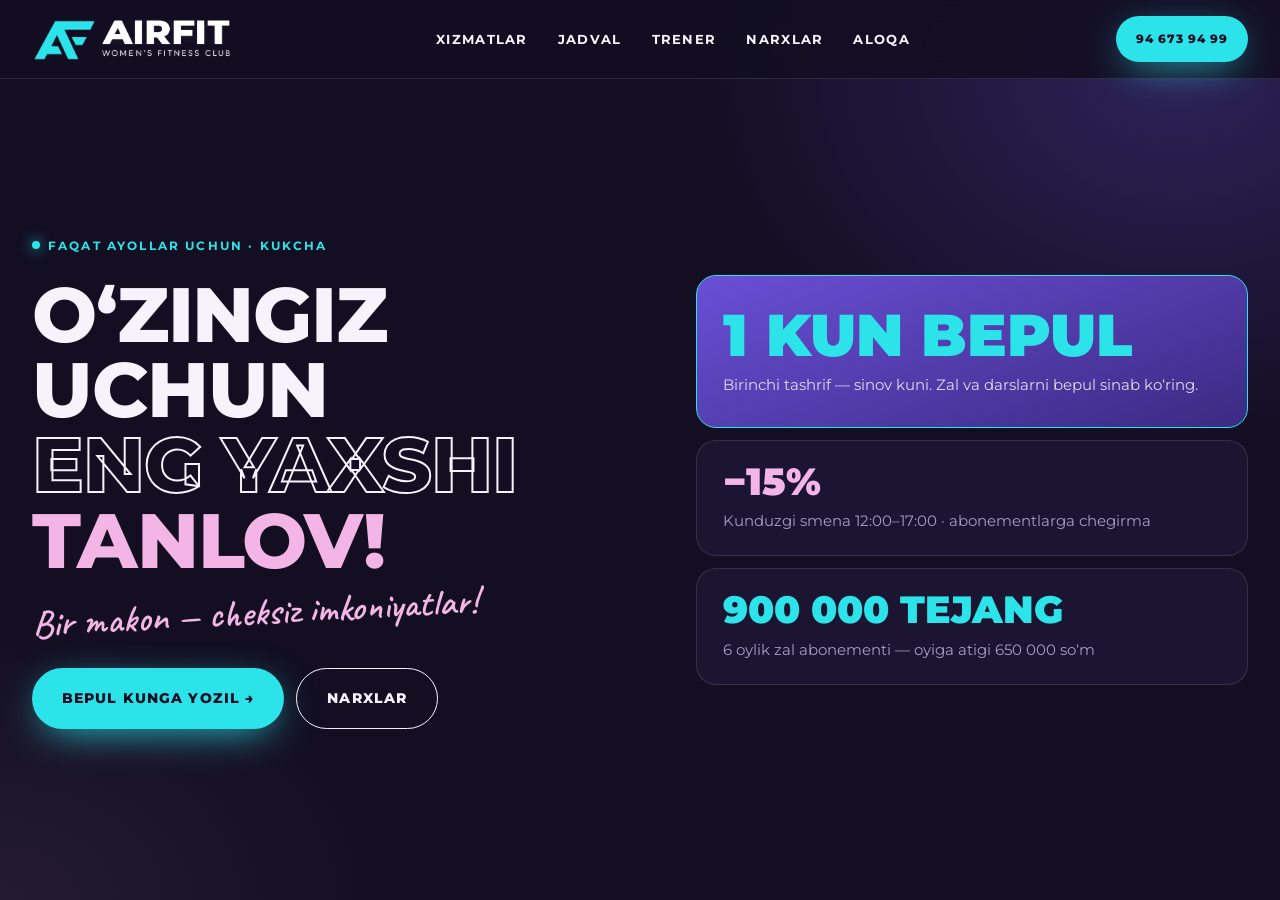
==== commit 251fe923: "Split site into separate pages, simplify home and update schedule Home is now a single screen with t" ====
--- a/index.html
+++ b/index.html
@@ -4,7 +4,7 @@
 <meta charset="utf-8">
 <meta name="viewport" content="width=device-width, initial-scale=1">
 <title>AirFit — Toshkentdagi ayollar fitnes zali</title>
-<meta name="description" content="Air Fit — faqat ayollar uchun mo‘ljallangan zamonaviy fitness markazi, Toshkent, Kukcha. Fitness, aerobika, arab raqsi va massaj bir joyda.">
+<meta name="description" content="Air Fit — faqat ayollar uchun mo‘ljallangan zamonaviy fitness markazi, Toshkent, Kukcha. Birinchi kun bepul.">
 <meta name="theme-color" content="#130E22">
 <meta property="og:type" content="website">
 <meta property="og:title" content="AirFit — o‘zingiz uchun eng yaxshi tanlov!">
@@ -16,8 +16,8 @@
 <link rel="apple-touch-icon" href="images/airfit-icon.png">
 <link rel="preconnect" href="https://fonts.googleapis.com">
 <link rel="preconnect" href="https://fonts.gstatic.com" crossorigin>
-<link rel="preconnect" href="https://images.unsplash.com">
 <link href="https://fonts.googleapis.com/css2?family=Caveat:wght@600&family=Montserrat:wght@500;600;700;800;900&display=swap" rel="stylesheet">
+<link rel="stylesheet" href="styles.css">
 <script type="application/ld+json">
 {
   "@context": "https://schema.org",
@@ -34,512 +34,43 @@
   "founder": {"@type": "Person", "name": "Arofat Ozodovna"}
 }
 </script>
-<style>
-  :root{
-    --bg:#130E22; --bg2:#1C1531; --bg3:#271D42; --fg:#F7F3FC; --dim:#A69CC0; --ink:#130E22;
-    --cyan:#2BE3E8; --lav:#F2B5E6; --vio:#6A4FD6; --line:rgba(247,243,252,.12);
-    --d:"Montserrat", system-ui, sans-serif; --s:"Montserrat", system-ui, sans-serif; --h:"Caveat", cursive;
-  }
-  *{box-sizing:border-box;margin:0;padding:0}
-  html{scroll-behavior:smooth}
-  body{background:var(--bg);color:var(--fg);font-family:var(--s);line-height:1.6;-webkit-font-smoothing:antialiased;overflow-x:hidden}
-  img{display:block;max-width:100%}
-  a{color:inherit;text-decoration:none}
-  :focus-visible{outline:2px solid var(--cyan);outline-offset:3px}
-  .wrap{max-width:1320px;margin:0 auto;padding:0 32px}
-  .D{font-family:var(--d);text-transform:uppercase;line-height:.98;letter-spacing:-.015em;font-weight:800}
-  .hand{font-family:var(--h);font-weight:600;color:var(--lav);line-height:1.1;display:inline-block;transform:rotate(-3deg)}
-  .tag{display:inline-flex;align-items:center;gap:8px;font-size:12px;font-weight:700;letter-spacing:.18em;text-transform:uppercase;color:var(--cyan)}
-  .tag:before{content:"";width:8px;height:8px;background:var(--cyan);border-radius:50%;box-shadow:0 0 14px var(--cyan)}
-  .btn{display:inline-flex;align-items:center;gap:12px;padding:18px 30px;font-weight:800;font-size:14px;letter-spacing:.08em;text-transform:uppercase;border-radius:999px;transition:.2s;cursor:pointer;border:0;font-family:var(--s)}
-  .btn-p{background:var(--cyan);color:var(--ink);box-shadow:0 10px 40px -12px var(--cyan)}
-  .btn-p:hover{transform:translateY(-2px);box-shadow:0 18px 50px -12px var(--cyan)}
-  .btn-o{border:1.5px solid var(--fg);color:var(--fg);background:transparent}
-  .btn-o:hover{background:var(--fg);color:var(--bg)}
-
-  header{position:fixed;top:0;left:0;right:0;z-index:50;transition:.3s}
-  header.sc{background:rgba(19,14,34,.9);backdrop-filter:blur(12px);border-bottom:1px solid var(--line)}
-  .nav{display:flex;align-items:center;justify-content:space-between;height:78px}
-  .logo img{height:42px;width:auto}
-  .nav ul{display:flex;gap:30px;list-style:none;font-size:13px;font-weight:700;letter-spacing:.1em;text-transform:uppercase}
-  .nav ul a:hover{color:var(--cyan)}
-  .nav .btn{padding:13px 20px;font-size:12px}
-  .burger{display:none;background:none;border:0;color:var(--fg);font-size:26px;cursor:pointer;width:44px;height:44px}
-
-  /* hero */
-  .hero{position:relative;min-height:clamp(640px,100vh,940px);display:flex;align-items:flex-end;padding:140px 0 70px;overflow:hidden}
-  .hero-bg{position:absolute;inset:0}
-  .hero-bg img{width:100%;height:100%;object-fit:cover;object-position:center 30%;filter:grayscale(.3) contrast(1.05)}
-  .hero-bg:after{content:"";position:absolute;inset:0;background:linear-gradient(180deg,rgba(19,14,34,.4) 0%,rgba(19,14,34,.25) 35%,rgba(19,14,34,.96) 86%),linear-gradient(90deg,rgba(106,79,214,.55),rgba(242,181,230,.12) 60%,transparent)}
-  .hero .wrap{position:relative;width:100%}
-  .hero h1{font-size:clamp(36px,7.4vw,112px);margin:20px 0 14px}
-  .hero h1 .o{-webkit-text-stroke:2px var(--fg);color:transparent}
-  .hero h1 .pk{color:var(--lav)}
-  .hero .hand{font-size:clamp(28px,3.2vw,44px);margin-bottom:26px}
-  .hero-row{display:flex;justify-content:space-between;align-items:end;gap:40px;flex-wrap:wrap}
-  .hero-row p{max-width:500px;font-size:17px;color:#e2daf0}
-  .hero-ctas{display:flex;gap:12px;flex-wrap:wrap}
-  .sticker{position:absolute;right:32px;top:-40px;width:150px;height:150px;border-radius:50%;background:var(--cyan);color:var(--ink);display:grid;place-items:center;align-content:center;text-align:center;font-family:var(--d);font-weight:900;text-transform:uppercase;font-size:22px;line-height:1;transform:rotate(-12deg)}
-  .sticker small{font-family:var(--s);font-size:11px;font-weight:800;letter-spacing:.1em;display:block;margin-top:6px}
-
-  .ticker{background:var(--cyan);color:var(--ink);overflow:hidden;transform:rotate(-1.5deg);margin:-10px -20px 0;position:relative;z-index:2}
-  .ticker-track{display:flex;gap:36px;width:max-content;white-space:nowrap;padding:16px 0;animation:tick 30s linear infinite;font-family:var(--d);font-weight:900;font-size:28px;text-transform:uppercase}
-  .ticker-track span:nth-child(even){color:var(--vio)}
-  @keyframes tick{to{transform:translateX(-50%)}}
-
-  section{padding:130px 0;scroll-margin-top:60px}
-  .sh{display:flex;justify-content:space-between;align-items:end;gap:30px;margin-bottom:60px;flex-wrap:wrap}
-  .sh h2{font-size:clamp(38px,5.6vw,84px);margin-top:16px}
-  .sh h2 span{color:var(--lav)}
-  .sh p{max-width:380px;color:var(--dim)}
-
-  /* stats */
-  .stats{display:grid;grid-template-columns:repeat(4,1fr);border-top:1px solid var(--line);border-bottom:1px solid var(--line)}
-  .stats div{padding:44px 28px;border-right:1px solid var(--line)}
-  .stats div:last-child{border-right:0}
-  .stats b{font-family:var(--d);font-size:clamp(40px,4.6vw,68px);font-weight:800;display:block;line-height:1;margin-bottom:6px}
-  .stats b em{font-style:normal;color:var(--cyan)}
-  .stats span{color:var(--dim);font-size:14px;font-weight:500}
-
-  /* services */
-  .svc{display:grid;grid-template-columns:repeat(3,1fr);gap:16px}
-  .s{position:relative;height:440px;border-radius:20px;overflow:hidden;background:var(--bg2);isolation:isolate}
-  .s img{position:absolute;inset:0;width:100%;height:100%;object-fit:cover;filter:grayscale(1) brightness(.6);transition:.5s;z-index:-1}
-  .s:hover img{filter:grayscale(0) brightness(.75);transform:scale(1.06)}
-  .s:after{content:"";position:absolute;inset:0;background:linear-gradient(180deg,transparent 40%,rgba(19,14,34,.94));z-index:-1}
-  .s .num{position:absolute;top:22px;left:24px;font-family:var(--d);font-weight:800;font-size:18px;color:var(--cyan)}
-  .s .arr{position:absolute;top:18px;right:18px;width:46px;height:46px;border-radius:50%;background:var(--fg);color:var(--bg);display:grid;place-items:center;font-size:20px;transform:rotate(-45deg);transition:.3s}
-  .s:hover .arr{background:var(--cyan);color:var(--ink);transform:none}
-  .s .txt{position:absolute;left:24px;right:24px;bottom:24px}
-  .s h3{font-size:30px;margin-bottom:10px}
-  .s p{color:#d6cde4;font-size:14.5px;max-height:0;overflow:hidden;transition:.4s}
-  .s:hover p,.s:focus-visible p{max-height:90px}
-  .s.big{grid-column:span 2}
-
-  /* schedule */
-  .sched{background:var(--bg2)}
-  .days{display:flex;gap:8px;flex-wrap:wrap;margin-bottom:28px}
-  .days button,.period button{font-family:var(--d);font-weight:800;font-size:16px;letter-spacing:.06em;padding:14px 22px;border-radius:999px;background:var(--bg3);color:var(--dim);border:1px solid var(--line);cursor:pointer;text-transform:uppercase}
-  .days button.on,.period button[aria-pressed=true]{background:var(--cyan);color:var(--ink);border-color:var(--cyan)}
-  .classes{display:grid;gap:10px}
-  .cl{display:grid;grid-template-columns:140px 1fr auto auto;gap:24px;align-items:center;padding:24px 28px;background:var(--bg3);border-radius:16px;border-left:4px solid var(--cyan);transition:.2s}
-  .cl:hover{transform:translateX(6px)}
-  .cl .tm{font-family:var(--d);font-weight:800;font-size:26px}
-  .cl h4{font-size:19px;font-weight:800}
-  .cl small{color:var(--dim)}
-  .cl .lvl{font-size:12px;font-weight:700;letter-spacing:.12em;text-transform:uppercase;padding:7px 12px;border-radius:999px;background:rgba(43,227,232,.12);color:var(--cyan)}
-  .cl.d{border-left-color:var(--lav)}
-  .cl a{font-weight:800;font-size:13px;letter-spacing:.1em;text-transform:uppercase;color:var(--lav)}
-  .sched-note{margin-top:22px;color:var(--dim);font-size:15px}
-  .sched-note a{color:var(--cyan);font-weight:700}
-
-  /* featured coach */
-  .coach{display:grid;grid-template-columns:5fr 7fr;gap:16px}
-  .coach-ph{position:relative;border-radius:20px;overflow:hidden;min-height:640px;background:var(--bg2)}
-  .coach-ph img{position:absolute;inset:0;width:100%;height:100%;object-fit:cover;object-position:center 20%}
-  .coach-ph:after{content:"";position:absolute;inset:0;background:linear-gradient(180deg,transparent 55%,rgba(19,14,34,.7))}
-  .exp{position:absolute;left:20px;bottom:20px;z-index:1;background:var(--cyan);color:var(--ink);border-radius:16px;padding:14px 20px 16px;display:flex;align-items:end;gap:12px}
-  .exp b{font-family:var(--d);font-size:58px;font-weight:900;line-height:.85}
-  .exp span{font-size:12px;font-weight:800;letter-spacing:.12em;text-transform:uppercase;line-height:1.3}
-  .coach-tx{background:var(--bg2);border:1px solid var(--line);border-radius:20px;padding:52px;display:flex;flex-direction:column}
-  .coach-tx h3{font-size:clamp(40px,5vw,72px);margin:18px 0 16px}
-  .coach-tx h3 span{color:var(--lav)}
-  .role{font-size:13px;font-weight:700;letter-spacing:.12em;text-transform:uppercase;color:var(--dim)}
-  .role i{font-style:normal;color:var(--cyan)}
-  .coach-tx p{color:#d6cde4;font-size:16px;max-width:640px;margin-top:20px}
-  .chips{display:flex;flex-wrap:wrap;gap:8px;margin:30px 0 36px}
-  .chips span{padding:10px 16px;border-radius:999px;border:1px solid var(--line);background:var(--bg3);font-size:14px;font-weight:600}
-  .chips span.on{border-color:var(--cyan);color:var(--cyan)}
-  .goal{margin-top:auto;padding-top:30px;border-top:1px solid var(--line);display:flex;justify-content:space-between;align-items:end;gap:24px;flex-wrap:wrap}
-  .goal q{font-family:var(--d);font-weight:800;text-transform:uppercase;font-size:clamp(22px,2.2vw,30px);line-height:1.1;quotes:none;max-width:560px}
-  .goal q em{font-style:normal;color:var(--lav)}
-
-  /* pricing */
-  .period{display:flex;gap:8px;flex-wrap:wrap;align-items:center;margin-bottom:34px}
-  .period .hand{font-size:28px;margin-left:auto}
-  .pr{display:grid;grid-template-columns:repeat(3,1fr);gap:16px;align-items:stretch}
-  .p{background:var(--bg2);border:1px solid var(--line);border-radius:20px;padding:40px 34px;display:flex;flex-direction:column;position:relative}
-  .p.hot{background:linear-gradient(160deg,var(--vio),#3B2A82);border-color:var(--cyan);transform:translateY(-14px)}
-  .p .flag{position:absolute;top:-14px;left:34px;background:var(--cyan);color:var(--ink);font-size:11px;font-weight:800;letter-spacing:.14em;padding:7px 12px;border-radius:999px;text-transform:uppercase}
-  .p h3{font-family:var(--d);font-size:24px;text-transform:uppercase;font-weight:800;line-height:1.1}
-  .p .sub{font-size:14px;color:var(--dim);margin-top:6px}
-  .p.hot .sub,.p.hot .per{color:#e2daf0;opacity:1}
-  .p .pc{font-family:var(--d);font-weight:800;font-size:clamp(34px,3.4vw,48px);line-height:1;margin:26px 0 6px;white-space:nowrap;font-variant-numeric:tabular-nums}
-  .p .pc small{font-size:14px;font-weight:600;opacity:.75}
-  .p .per{font-size:14px;opacity:.75;min-height:22px}
-  .p .save{display:inline-block;margin-top:10px;font-size:13px;font-weight:800;letter-spacing:.04em;color:var(--cyan);min-height:20px}
-  .p ul{list-style:none;margin:24px 0 34px;display:grid;gap:12px;font-size:15px;font-weight:500}
-  .p li:before{content:"→ ";color:var(--cyan);font-weight:800}
-  .p .btn{margin-top:auto;justify-content:center}
-  .p.hot .btn{background:var(--cyan);color:var(--ink)}
-  .addons{display:grid;grid-template-columns:repeat(4,1fr);gap:16px;margin-top:16px}
-  .addons div{background:var(--bg2);border:1px solid var(--line);border-radius:18px;padding:24px}
-  .addons b{font-family:var(--d);font-size:26px;font-weight:800;display:block;color:var(--cyan)}
-  .addons span{font-size:14px;color:var(--dim)}
-  .addons .promo{background:var(--lav);border-color:var(--lav)}
-  .addons .promo b,.addons .promo span{color:var(--ink)}
-
-  /* why airfit */
-  .why{display:grid;grid-template-columns:1fr 1.3fr;gap:16px}
-  .rate{background:var(--cyan);color:var(--ink);border-radius:20px;padding:48px;display:flex;flex-direction:column;justify-content:space-between;gap:30px;min-height:440px}
-  .rate b{font-family:var(--d);font-weight:900;font-size:clamp(96px,11vw,160px);line-height:.85;display:block;letter-spacing:-.03em}
-  .rate h3{font-family:var(--d);font-weight:800;text-transform:uppercase;font-size:clamp(24px,2.4vw,34px);line-height:1.05;margin-top:18px}
-  .rate p{font-size:16px;font-weight:500;max-width:380px}
-  .amen{background:var(--bg2);border:1px solid var(--line);border-radius:20px;padding:44px;display:grid;grid-template-columns:1fr 1fr;gap:0 32px;align-content:center}
-  .amen div{display:flex;gap:16px;align-items:center;padding:18px 0;border-bottom:1px solid var(--line);font-size:16px;font-weight:600}
-  .amen div:nth-last-child(-n+2){border-bottom:0}
-  .amen i{flex:none;width:36px;height:36px;border-radius:50%;background:rgba(43,227,232,.12);color:var(--cyan);display:grid;place-items:center;font-style:normal;font-size:16px;font-weight:800}
-
-  /* cta / contact */
-  .cta{position:relative;overflow:hidden;background:linear-gradient(135deg,#5A3FC0 0%,#8E58CE 55%,#E3A6DC 120%);border-radius:24px;padding:80px 60px;display:grid;grid-template-columns:1.2fr 1fr;gap:50px;align-items:center}
-  .cta h2{font-size:clamp(40px,5.4vw,80px)}
-  .cta h2 span{color:var(--cyan)}
-  .cta .hand{color:#fff;font-size:clamp(28px,3vw,40px);margin-top:18px}
-  .cta form{display:grid;gap:10px}
-  .cta form[hidden]{display:none}
-  .cta input,.cta select{padding:18px 20px;border-radius:14px;border:0;font:inherit;font-weight:600;background:rgba(255,255,255,.96);color:var(--ink);width:100%}
-  .cta .btn{background:var(--ink);color:#fff;justify-content:center}
-  .sent{display:none;background:var(--ink);border-radius:18px;padding:28px}
-  .sent.on{display:block}
-  .sent h3{font-family:var(--d);font-weight:800;text-transform:uppercase;font-size:28px;line-height:1}
-  .sent p{color:#d6cde4;font-size:15px;margin:10px 0 20px}
-  .sent .row{display:grid;gap:8px}
-  .sent .btn{justify-content:center;padding:15px 20px}
-  .sent .tg{background:#2AABEE;color:#fff}.sent .wa{background:#25D366;color:var(--ink)}
-  .sent button.link{background:none;border:0;color:var(--dim);font:inherit;font-size:13px;margin-top:14px;cursor:pointer;text-decoration:underline}
-  .contact{display:grid;grid-template-columns:repeat(4,1fr);gap:16px;margin-top:16px}
-  .ci{background:var(--bg2);border:1px solid var(--line);border-radius:20px;padding:30px}
-  .ci small{font-size:12px;letter-spacing:.16em;text-transform:uppercase;color:var(--dim);font-weight:700}
-  .ci b{display:block;font-size:20px;margin-top:8px;font-weight:800}
-  .ci span{display:block;color:var(--dim);font-size:14px;margin-top:4px}
-  .map{position:relative;margin-top:16px;border-radius:20px;overflow:hidden;height:420px;border:1px solid var(--line)}
-  .map iframe{width:100%;height:100%;border:0;filter:invert(.92) hue-rotate(200deg) saturate(.7)}
-  .map a{position:absolute;right:16px;bottom:16px;background:var(--cyan);color:var(--ink);font-weight:800;font-size:13px;letter-spacing:.08em;text-transform:uppercase;padding:12px 18px;border-radius:999px}
-
-  footer{padding:70px 0 40px;border-top:1px solid var(--line);margin-top:130px}
-  .foot-logo{display:flex;flex-direction:column;align-items:center;gap:22px;text-align:center}
-  .foot-logo img{width:170px;height:auto}
-  .foot-logo .hand{font-size:30px}
-  .foot{display:flex;justify-content:space-between;gap:20px;flex-wrap:wrap;color:var(--dim);font-size:14px;margin-top:50px}
-  .foot a:hover{color:var(--cyan)}
-
-  @media (max-width:1000px){
-    .nav ul,.nav .btn{display:none}.burger{display:block}
-    .nav.open ul{display:flex;flex-direction:column;gap:22px;position:absolute;top:78px;left:0;right:0;background:var(--bg);padding:28px 32px;border-bottom:1px solid var(--line);font-size:16px}
-    .svc{grid-template-columns:1fr 1fr}.s.big{grid-column:auto}
-    .stats{grid-template-columns:1fr 1fr}.stats div:nth-child(2){border-right:0}.stats div:nth-child(-n+2){border-bottom:1px solid var(--line)}
-    .coach{grid-template-columns:1fr}.coach-ph{min-height:520px}
-    .pr,.why,.cta{grid-template-columns:1fr}
-    .contact{grid-template-columns:1fr 1fr}
-    .p.hot{transform:none}
-    .addons{grid-template-columns:1fr 1fr}
-    .cl{grid-template-columns:90px 1fr;gap:6px 18px}.cl .lvl,.cl a{grid-column:2;justify-self:start}
-    .cta{padding:50px 28px}
-    .sticker{display:none}
-    section{padding:90px 0}
-  }
-  @media (max-width:600px){
-    .wrap{padding:0 16px}
-    .nav.open ul{padding:24px 16px}
-    .logo img{height:36px}
-    .svc{grid-template-columns:1fr}.s{height:340px}.s p{max-height:90px}
-    .coach-tx{padding:34px 22px}.coach-ph{min-height:440px}
-    .rate,.amen{padding:30px 22px}.rate{min-height:0}
-    .amen{grid-template-columns:1fr}.amen div:nth-last-child(2){border-bottom:1px solid var(--line)}
-    .addons,.contact{grid-template-columns:1fr}
-    .days button,.period button{padding:12px 16px;font-size:15px}
-    .period .hand{margin-left:0;width:100%}
-    .p{padding:36px 24px}
-  }
-  @media (prefers-reduced-motion:reduce){
-    html{scroll-behavior:auto}
-    .ticker-track{animation:none}
-    *{transition:none!important}
-  }
-</style>
 </head>
 <body>
 
-<header id="hdr">
+<header>
   <nav class="nav wrap" id="nav" aria-label="Asosiy menyu">
-    <a href="#" class="logo" aria-label="AirFit — bosh sahifa"><img src="images/airfit-logo-h.png" alt="AirFit — Women’s Fitness Club" width="1129" height="240"></a>
+    <a href="index.html" class="logo" aria-label="AirFit — bosh sahifa"><img src="images/airfit-logo-h.png" alt="AirFit — Women’s Fitness Club" width="1129" height="240"></a>
     <ul id="menu">
-      <li><a href="#xizmatlar">Xizmatlar</a></li>
-      <li><a href="#jadval">Jadval</a></li>
-      <li><a href="#trener">Trener</a></li>
-      <li><a href="#narxlar">Narxlar</a></li>
-      <li><a href="#aloqa">Aloqa</a></li>
+      <li><a href="xizmatlar.html">Xizmatlar</a></li>
+      <li><a href="jadval.html">Jadval</a></li>
+      <li><a href="trener.html">Trener</a></li>
+      <li><a href="narxlar.html">Narxlar</a></li>
+      <li><a href="aloqa.html">Aloqa</a></li>
     </ul>
     <a href="tel:+998946739499" class="btn btn-p">94 673 94 99</a>
     <button class="burger" id="burger" aria-label="Menyuni ochish" aria-expanded="false" aria-controls="menu">☰</button>
   </nav>
 </header>
 
-<main>
-  <section class="hero">
-    <div class="hero-bg"><img src="https://images.unsplash.com/photo-1541534741688-6078c6bfb5c5?w=2000&q=80&auto=format&fit=crop" alt="" fetchpriority="high"></div>
-    <div class="wrap">
-      <div class="sticker">1 kun<br>bepul<small>1 TASHRIF</small></div>
-      <span class="tag">Faqat ayollar uchun · Toshkent</span>
+<main class="home">
+  <div class="wrap">
+    <div>
+      <span class="tag">Faqat ayollar uchun · Kukcha</span>
       <h1 class="D">O‘zingiz uchun<br><span class="o">eng yaxshi</span><br><span class="pk">tanlov!</span></h1>
       <p class="hand">Bir makon — cheksiz imkoniyatlar!</p>
-      <div class="hero-row">
-        <p>Air Fit — faqat ayollar uchun mo‘ljallangan zamonaviy fitness markazi. Bu yerda fitness, aerobika, arab raqsi va massaj xizmatlari bir joyda jamlangan.</p>
-        <div class="hero-ctas">
-          <a href="#aloqa" class="btn btn-p" data-class="Bepul sinov kuni">Bepul kunga yozil →</a>
-          <a href="#jadval" class="btn btn-o">Jadval</a>
-        </div>
+      <div class="hero-ctas">
+        <a href="aloqa.html" class="btn btn-p" data-class="Bepul sinov kuni">Bepul kunga yozil →</a>
+        <a href="narxlar.html" class="btn btn-o">Narxlar</a>
       </div>
     </div>
-  </section>
-
-  <div class="ticker" aria-hidden="true">
-    <div class="ticker-track">
-      <span>Fitnes</span><span>✦</span><span>Zumba</span><span>✦</span><span>Aerobika</span><span>✦</span><span>Arab raqsi</span><span>✦</span><span>Stretching</span><span>✦</span><span>Massaj</span><span>✦</span><span>Shaxsiy trener</span><span>✦</span>
-      <span>Fitnes</span><span>✦</span><span>Zumba</span><span>✦</span><span>Aerobika</span><span>✦</span><span>Arab raqsi</span><span>✦</span><span>Stretching</span><span>✦</span><span>Massaj</span><span>✦</span><span>Shaxsiy trener</span><span>✦</span>
+    <div class="offers">
+      <a href="aloqa.html" class="of main" data-class="Bepul sinov kuni"><b>1 kun bepul</b><span>Birinchi tashrif — sinov kuni. Zal va darslarni bepul sinab ko‘ring.</span></a>
+      <a href="narxlar.html" class="of pk"><b>−15%</b><span>Kunduzgi smena 12:00–17:00 · abonementlarga chegirma</span></a>
+      <a href="narxlar.html" class="of"><b>900 000 tejang</b><span>6 oylik zal abonementi — oyiga atigi 650 000 so‘m</span></a>
     </div>
   </div>
-
-  <section style="padding-bottom:0">
-    <div class="wrap">
-      <div class="stats">
-        <div><b>10<em>K</em></b><span>Instagram obunachilar</span></div>
-        <div><b>9.9</b><span>1Fit ilovasidagi reyting</span></div>
-        <div><b>10</b><span>yil — trenerimiz tajribasi</span></div>
-        <div><b>0</b><span>erkaklar. Faqat siz.</span></div>
-      </div>
-    </div>
-  </section>
-
-  <section id="xizmatlar">
-    <div class="wrap">
-      <div class="sh">
-        <div><span class="tag">Xizmatlar</span><h2 class="D">Nima <span>qilamiz</span></h2></div>
-        <p>Natija uchun mashq qiling, kayfiyat uchun raqsga tushing. Keyin esa massaj bilan tiklaning.</p>
-      </div>
-      <div class="svc">
-        <a href="#narxlar" class="s big"><img src="https://images.unsplash.com/photo-1518310383802-640c2de311b2?w=1400&q=75&auto=format&fit=crop" alt="" loading="lazy" decoding="async"><span class="num">01</span><span class="arr" aria-hidden="true">→</span><div class="txt"><h3 class="D">Fitnes</h3><p>Trenajyor zali, funksional, kuch va kardio mashg‘ulotlari. Xohlasangiz, trener bilan shaxsiy mashg‘ulot.</p></div></a>
-        <a href="#jadval" class="s"><img src="https://images.unsplash.com/photo-1588286840104-8957b019727f?w=800&q=75&auto=format&fit=crop" alt="" loading="lazy" decoding="async"><span class="num">02</span><span class="arr" aria-hidden="true">→</span><div class="txt"><h3 class="D">Aerobika & Zumba</h3><p>Energiyaga to‘la guruh darslari: chidamlilik, kardio va yaxshi kayfiyat.</p></div></a>
-        <a href="#jadval" class="s"><img src="https://images.unsplash.com/photo-1599901860904-17e6ed7083a0?w=800&q=75&auto=format&fit=crop" alt="" loading="lazy" decoding="async"><span class="num">03</span><span class="arr" aria-hidden="true">→</span><div class="txt"><h3 class="D">Stretching</h3><p>Egiluvchanlik, to‘g‘ri qomat va yengillik hissi.</p></div></a>
-        <a href="#jadval" class="s big"><img src="https://images.unsplash.com/photo-1535525153412-5a42439a210d?w=1400&q=75&auto=format&fit=crop" alt="" loading="lazy" decoding="async"><span class="num">04</span><span class="arr" aria-hidden="true">→</span><div class="txt"><h3 class="D">Arab raqsi</h3><p>Nafis harakatlar, plastika va ayollik. Qorin va bel mushaklarini mustahkamlaydi, kayfiyatni ko‘taradi.</p></div></a>
-        <a href="#narxlar" class="s big"><img src="https://images.unsplash.com/photo-1544161515-4ab6ce6db874?w=1400&q=75&auto=format&fit=crop" alt="" loading="lazy" decoding="async"><span class="num">05</span><span class="arr" aria-hidden="true">→</span><div class="txt"><h3 class="D">Massaj</h3><p>Tiklovchi, antitsellyulit va relaks massaj. Og‘ir mashg‘ulotdan keyin juda mos keladi.</p></div></a>
-        <a href="#narxlar" class="s"><img src="https://images.unsplash.com/photo-1604654894610-df63bc536371?w=800&q=75&auto=format&fit=crop" alt="" loading="lazy" decoding="async"><span class="num">06</span><span class="arr" aria-hidden="true">→</span><div class="txt"><h3 class="D">Manikyur & pedikyur</h3><p>Mashg‘ulotdan keyin go‘zallik uchun vaqt ajrating.</p></div></a>
-      </div>
-    </div>
-  </section>
-
-  <section class="sched" id="jadval">
-    <div class="wrap">
-      <div class="sh">
-        <div><span class="tag">Jadval</span><h2 class="D">Bugun <span>nima</span> bor?</h2></div>
-        <p>Kunni tanlang va guruh darsiga joy band qiling. Trenajyor zali ish vaqti davomida ochiq.</p>
-      </div>
-      <div class="days" id="days" role="tablist" aria-label="Hafta kunlari"></div>
-      <div class="classes" id="classes" aria-live="polite"></div>
-      <p class="sched-note">Shaxsiy mashg‘ulotlar — siz uchun qulay vaqtda. <a href="#aloqa" data-class="Shaxsiy mashg‘ulot">Vaqtni kelishish →</a></p>
-    </div>
-  </section>
-
-  <section id="trener">
-    <div class="wrap">
-      <div class="sh">
-        <div><span class="tag">Treneringiz</span><h2 class="D">Kim bilan <span>mashq qilasiz</span></h2></div>
-        <p>AirFit — ayollar uchun, ayollar tomonidan yaratilgan zal. Asoschimiz bilan tanishing.</p>
-      </div>
-      <article class="coach">
-        <div class="coach-ph">
-          <img src="images/arofat-ozodovna.jpg" alt="Arofat Ozodovna — fitnes-trener" width="640" height="640" loading="lazy" decoding="async">
-          <div class="exp"><b>10</b><span>yillik<br>tajriba</span></div>
-        </div>
-        <div class="coach-tx">
-          <span class="tag">AirFit asoschisi</span>
-          <h3 class="D">Arofat <span>Ozodovna</span></h3>
-          <div class="role">Shaxsiy fitnes-trener <i>·</i> Aerobika va Zumba instruktori</div>
-          <p>Arofat Ozodovna fitnes va jismoniy tayyorgarlik sohasida 10 yildan beri ishlaydi. U aerobika va Zumba bo‘yicha guruh darslarini, shuningdek, shaxsiy mashg‘ulotlarni olib boradi.</p>
-          <p>Uning mashg‘ulotlari qomatni yaxshilaydi, chidamlilik va faollikni oshiradi, o‘ziga bo‘lgan ishonchni mustahkamlaydi. U har bir mijozning o‘ziga xos xususiyatlari va maqsadlarini hisobga oladi, darslarda esa qulay va ruhlantiruvchi muhit yaratadi.</p>
-          <div class="chips">
-            <span class="on">Aerobika</span><span class="on">Zumba</span><span>Shaxsiy mashg‘ulotlar</span><span>Kardio</span><span>Qomat va chidamlilik</span>
-          </div>
-          <div class="goal">
-            <q>Har bir ayolga <em>kuchliroq, g‘ayratliroq</em> va o‘ziga ishongan bo‘lishga yordam berish.</q>
-            <a href="#aloqa" class="btn btn-p" data-class="Shaxsiy mashg‘ulot (Arofat Ozodovna)">Arofat bilan mashq qil →</a>
-          </div>
-        </div>
-      </article>
-    </div>
-  </section>
-
-  <section id="narxlar" style="padding-top:0">
-    <div class="wrap">
-      <div class="sh">
-        <div><span class="tag">Narxlar</span><h2 class="D">Tanla va <span>boshla</span></h2></div>
-        <p>Birinchi kun bepul — 1 ta sinov tashrifi. Uzoqroq muddatga olsangiz, har oy arzonroq.</p>
-      </div>
-      <div class="period" id="period" aria-label="Abonement muddati">
-        <button type="button" data-m="1" aria-pressed="true">1 oy</button>
-        <button type="button" data-m="3" aria-pressed="false">3 oy</button>
-        <button type="button" data-m="6" aria-pressed="false">6 oy</button>
-        <span class="hand">Tanang — o‘z qo‘lingda!</span>
-      </div>
-      <div class="pr">
-        <div class="p" data-plan="zal"><h3>Zal abonementi</h3><div class="sub">Mustaqil mashg‘ulot</div><div class="pc"><span>800 000</span> <small>so‘m / oy</small></div><div class="per">1 oylik abonement</div><span class="save"></span><ul><li>Barcha trenajyorlar va zonalarga kirish</li><li>O‘zingizga qulay vaqtda</li><li>Dush va kiyinish xonasi</li></ul><a href="#aloqa" class="btn btn-o" data-class="Zal abonementi · 1 oy">Tanlash</a></div>
-        <div class="p" data-plan="trener"><h3>Trener bilan</h3><div class="sub">Shaxsiy mashg‘ulotlar</div><div class="pc"><span>800 000</span> <small>so‘m / oy</small></div><div class="per">1 oylik abonement</div><span class="save"></span><ul><li>Tajribali trener bilan shaxsiy mashg‘ulot</li><li>Individual dastur</li><li>Natijalarni kuzatish</li></ul><a href="#aloqa" class="btn btn-o" data-class="Trener bilan abonement · 1 oy">Tanlash</a></div>
-        <div class="p hot" data-plan="combo"><span class="flag">Eng samarali</span><h3>Zal + trener</h3><div class="sub">Natijaga kompleks yondashuv</div><div class="pc"><span>1 600 000</span> <small>so‘m / oy</small></div><div class="per">1 oylik abonement</div><span class="save"></span><ul><li>Zal abonementi + shaxsiy trener</li><li>Individual dastur va nazorat</li><li>Har bosqichda natija</li></ul><a href="#aloqa" class="btn" data-class="Zal + trener · 1 oy">Hozir yozilish</a></div>
-      </div>
-      <div class="addons">
-        <div class="promo"><b>1 kun bepul</b><span>Birinchi tashrif — sinov kuni</span></div>
-        <div class="promo"><b>−15%</b><span>Kunduzgi smena 12:00–17:00 · abonementlarga chegirma</span></div>
-        <div><b>120K</b><span>Massaj · 1 seans</span></div>
-        <div><b>90K</b><span>Manikyur / pedikyur</span></div>
-      </div>
-    </div>
-  </section>
-
-  <section id="nega" style="padding-top:0">
-    <div class="wrap">
-      <div class="sh">
-        <div><span class="tag">Qulayliklar</span><h2 class="D">Nega <span>AirFit</span>?</h2></div>
-        <p>Mashg‘ulotdan oldin ham, keyin ham o‘zingizni uydagidek his qilasiz.</p>
-      </div>
-      <div class="why">
-        <div class="rate">
-          <div><b>9.9</b><h3>1Fit ilovasidagi reyting</h3></div>
-          <p>Mijozlarimiz AirFit’ni 1Fit’da eng yuqori baholaydi. 1Fit obunasi bo‘lsa, ilova orqali ham kelishingiz mumkin.</p>
-        </div>
-        <div class="amen">
-          <div><i aria-hidden="true">✓</i>Zamonaviy jihozlar</div>
-          <div><i aria-hidden="true">✓</i>Dush va fen</div>
-          <div><i aria-hidden="true">✓</i>Bepul sochiq</div>
-          <div><i aria-hidden="true">✓</i>Bepul choy va fito-bar</div>
-          <div><i aria-hidden="true">✓</i>Bepul Wi-Fi</div>
-          <div><i aria-hidden="true">✓</i>Avtoturargoh</div>
-          <div><i aria-hidden="true">✓</i>Metro yaqinida</div>
-          <div><i aria-hidden="true">✓</i>Bolalar bilan kelish mumkin</div>
-        </div>
-      </div>
-    </div>
-  </section>
-
-  <section id="aloqa" style="padding-top:0">
-    <div class="wrap">
-      <div class="cta">
-        <div>
-          <h2 class="D">Birinchi<br>kun <span>bepul.</span><br>Bugun boshla.</h2>
-          <p class="hand">Ertaga emas — hoziroq!</p>
-        </div>
-        <div>
-          <form id="form">
-            <input id="f-name" name="name" placeholder="Ismingiz" aria-label="Ismingiz" autocomplete="given-name" required>
-            <input id="f-tel" name="tel" type="tel" inputmode="tel" placeholder="+998 __ ___ __ __" aria-label="Telefon raqamingiz" autocomplete="tel" required>
-            <select id="f-dir" name="dir" aria-label="Yo‘nalish"><option>Fitnes / zal</option><option>Aerobika / Zumba</option><option>Arab raqsi</option><option>Stretching</option><option>Shaxsiy mashg‘ulot</option><option>Massaj</option><option>Manikyur / pedikyur</option></select>
-            <input id="f-class" name="class" placeholder="Dars yoki abonement (ixtiyoriy)" aria-label="Dars yoki abonement">
-            <button class="btn">Yuborish →</button>
-          </form>
-          <div class="sent" id="sent" role="status">
-            <h3>Arizangiz tayyor!</h3>
-            <p>Uni qulay usulda yuboring. Telegram uchun matn nusxalandi — chatga joylashtiring.</p>
-            <div class="row">
-              <a class="btn tg" id="s-tg" href="https://t.me/+998946739499" target="_blank" rel="noopener">Telegram orqali →</a>
-              <a class="btn wa" id="s-wa" href="https://wa.me/998946739499" target="_blank" rel="noopener">WhatsApp orqali →</a>
-              <a class="btn btn-o" href="tel:+998946739499">Qo‘ng‘iroq qilish</a>
-            </div>
-            <button class="link" id="s-back" type="button">← Arizani o‘zgartirish</button>
-          </div>
-        </div>
-      </div>
-      <div class="contact">
-        <div class="ci"><small>Telefon</small><b><a href="tel:+998946739499">+998 94 673 94 99</a></b></div>
-        <div class="ci"><small>Instagram</small><b><a href="https://www.instagram.com/airfit_uz/" target="_blank" rel="noopener">@airfit_uz</a></b></div>
-        <div class="ci"><small>Manzil</small><b>Kukcha, Toshkent</b><span>Metro yaqinida · avtoturargoh</span></div>
-        <div class="ci"><small>Ish vaqti</small><b>Du–Sh · 08:00–21:00</b></div>
-      </div>
-      <div class="map">
-        <iframe src="https://yandex.uz/map-widget/v1/?ll=69.195849%2C41.327619&z=16&pt=69.195849%2C41.327619%2Cpm2rdm" loading="lazy" title="AirFit xaritada"></iframe>
-        <a href="https://yandex.uz/maps/?pt=69.195849,41.327619&z=17&l=map" target="_blank" rel="noopener">Yo‘lni ko‘rsatish →</a>
-      </div>
-    </div>
-  </section>
 </main>
 
-<footer>
-  <div class="wrap">
-    <div class="foot-logo">
-      <img src="images/airfit-logo.png" alt="AirFit — Women’s Fitness Club" width="1145" height="300" loading="lazy">
-      <span class="hand">O‘zingga g‘amxo‘rlik — bu kuch!</span>
-    </div>
-    <div class="foot">
-      <span>© <span id="yr">2026</span> AirFit — Ayollar fitnes zali, Toshkent</span>
-      <span><a href="https://www.instagram.com/airfit_uz/" target="_blank" rel="noopener">Instagram</a> · <a href="tel:+998946739499">Qo‘ng‘iroq</a> · <a href="#aloqa">Bepul kunga yozilish</a></span>
-    </div>
-  </div>
-</footer>
-
-<script>
-  const PHONE='998946739499';
-
-  // Group class schedule: [time, class, trainer, level, style] — style: '' fitness, 'd' dance
-  const SCHEDULE={
-    'Du':[['08:00','Aerobika','Arofat','Barcha darajalar',''],['10:00','Stretching','','Barcha darajalar',''],['18:30','Zumba','Arofat','Barcha darajalar','d'],['19:30','Arab raqsi','','Barcha darajalar','d']],
-    'Se':[['09:00','Stretching','','Barcha darajalar',''],['18:30','Arab raqsi','','Boshlang‘ich','d'],['19:30','Aerobika','Arofat','Barcha darajalar','']],
-    'Ch':[['08:00','Aerobika','Arofat','Barcha darajalar',''],['18:30','Zumba','Arofat','Barcha darajalar','d'],['19:30','Arab raqsi','','Barcha darajalar','d']],
-    'Pa':[['09:00','Stretching','','Barcha darajalar',''],['18:30','Arab raqsi','','Boshlang‘ich','d'],['19:30','Kardio','Arofat','Barcha darajalar','']],
-    'Ju':[['08:00','Kardio','Arofat','Barcha darajalar',''],['18:30','Arab raqsi','','Barcha darajalar','d'],['19:30','Zumba','Arofat','Barcha darajalar','d']],
-    'Sh':[['11:30','Zumba','Arofat','Barcha darajalar','d'],['13:00','Stretching','','Boshlang‘ich',''],['14:00','Arab raqsi','','Barcha darajalar','d']]
-  };
-
-  // Monthly price (so‘m) by plan and term in months
-  const PRICES={
-    zal:{name:'Zal abonementi',1:800000,3:700000,6:650000},
-    trener:{name:'Trener bilan abonement',1:800000,3:700000,6:650000},
-    combo:{name:'Zal + trener',1:1600000,3:1400000,6:1300000}
-  };
-
-  const hdr=document.getElementById('hdr'),nav=document.getElementById('nav'),burger=document.getElementById('burger');
-  addEventListener('scroll',()=>hdr.classList.toggle('sc',scrollY>40),{passive:true});
-  const setMenu=open=>{nav.classList.toggle('open',open);burger.setAttribute('aria-expanded',open);burger.textContent=open?'✕':'☰';burger.setAttribute('aria-label',open?'Menyuni yopish':'Menyuni ochish')};
-  burger.onclick=()=>setMenu(!nav.classList.contains('open'));
-  document.querySelectorAll('#menu a').forEach(a=>a.onclick=()=>setMenu(false));
-
-  // schedule
-  const days=document.getElementById('days'),cls=document.getElementById('classes');
-  function show(d){
-    [...days.children].forEach(b=>{const on=b.textContent===d;b.classList.toggle('on',on);b.setAttribute('aria-selected',on)});
-    cls.innerHTML=SCHEDULE[d].map(c=>`<div class="cl ${c[4]}"><div class="tm">${c[0]}</div><div><h4>${c[1]}</h4>${c[2]?`<small>Trener: ${c[2]}</small>`:''}</div><span class="lvl">${c[3]}</span><a href="#aloqa" data-class="${c[1]} · ${d} ${c[0]}">Band qilish →</a></div>`).join('');
-  }
-  Object.keys(SCHEDULE).forEach(d=>{const b=document.createElement('button');b.type='button';b.setAttribute('role','tab');b.textContent=d;b.onclick=()=>show(d);days.appendChild(b)});
-  show({1:'Du',2:'Se',3:'Ch',4:'Pa',5:'Ju',6:'Sh'}[new Date().getDay()]||'Du');
-
-  // pricing: 1 / 3 / 6 month terms
-  const fmt=n=>String(n).replace(/\B(?=(\d{3})+(?!\d))/g,' ');
-  function term(m){
-    document.querySelectorAll('#period button').forEach(b=>b.setAttribute('aria-pressed',b.dataset.m==m));
-    document.querySelectorAll('[data-plan]').forEach(card=>{
-      const p=PRICES[card.dataset.plan],save=(p[1]-p[m])*m;
-      card.querySelector('.pc span').textContent=fmt(p[m]);
-      card.querySelector('.per').textContent=m==1?'1 oylik abonement':`${m} oy · jami ${fmt(p[m]*m)} so‘m`;
-      card.querySelector('.save').textContent=save?`${fmt(save)} so‘m tejaysiz`:'';
-      card.querySelector('.btn').dataset.class=`${p.name} · ${m} oy`;
-    });
-  }
-  document.querySelectorAll('#period button').forEach(b=>b.onclick=()=>term(+b.dataset.m));
-
-  // any "book" link carries its class into the form
-  const fClass=document.getElementById('f-class');
-  document.addEventListener('click',e=>{const a=e.target.closest('[data-class]');if(a)fClass.value=a.dataset.class});
-
-  // form → ready-made message for Telegram / WhatsApp
-  const form=document.getElementById('form'),sent=document.getElementById('sent');
-  form.onsubmit=e=>{
-    e.preventDefault();
-    const v=id=>document.getElementById(id).value.trim();
-    const msg=['Assalomu alaykum! AirFit’ga yozilmoqchiman.','Ism: '+v('f-name'),'Telefon: '+v('f-tel'),'Yo‘nalish: '+v('f-dir')].concat(v('f-class')?['Dars: '+v('f-class')]:[]).join('\n');
-    document.getElementById('s-wa').href=`https://wa.me/${PHONE}?text=${encodeURIComponent(msg)}`;
-    navigator.clipboard&&navigator.clipboard.writeText(msg).catch(()=>{});
-    form.hidden=true;sent.classList.add('on');
-  };
-  document.getElementById('s-back').onclick=()=>{form.hidden=false;sent.classList.remove('on')};
-
-  document.getElementById('yr').textContent=new Date().getFullYear();
-</script>
+<script src="main.js"></script>
 </body>
 </html>
--- a/styles.css
+++ b/styles.css
@@ -0,0 +1,215 @@
+:root{
+  --bg:#130E22; --bg2:#1C1531; --bg3:#271D42; --fg:#F7F3FC; --dim:#A69CC0; --ink:#130E22;
+  --cyan:#2BE3E8; --lav:#F2B5E6; --vio:#6A4FD6; --line:rgba(247,243,252,.12);
+  --d:"Montserrat", system-ui, sans-serif; --s:"Montserrat", system-ui, sans-serif; --h:"Caveat", cursive;
+}
+*{box-sizing:border-box;margin:0;padding:0}
+body{background:var(--bg);color:var(--fg);font-family:var(--s);line-height:1.6;-webkit-font-smoothing:antialiased;overflow-x:hidden}
+img{display:block;max-width:100%}
+a{color:inherit;text-decoration:none}
+:focus-visible{outline:2px solid var(--cyan);outline-offset:3px}
+.wrap{max-width:1320px;margin:0 auto;padding:0 32px}
+.D{font-family:var(--d);text-transform:uppercase;line-height:.98;letter-spacing:-.015em;font-weight:800}
+.hand{font-family:var(--h);font-weight:600;color:var(--lav);line-height:1.1;display:inline-block;transform:rotate(-3deg)}
+.tag{display:inline-flex;align-items:center;gap:8px;font-size:12px;font-weight:700;letter-spacing:.18em;text-transform:uppercase;color:var(--cyan)}
+.tag:before{content:"";width:8px;height:8px;background:var(--cyan);border-radius:50%;box-shadow:0 0 14px var(--cyan)}
+.btn{display:inline-flex;align-items:center;gap:12px;padding:18px 30px;font-weight:800;font-size:14px;letter-spacing:.08em;text-transform:uppercase;border-radius:999px;transition:.2s;cursor:pointer;border:0;font-family:var(--s)}
+.btn-p{background:var(--cyan);color:var(--ink);box-shadow:0 10px 40px -12px var(--cyan)}
+.btn-p:hover{transform:translateY(-2px);box-shadow:0 18px 50px -12px var(--cyan)}
+.btn-o{border:1.5px solid var(--fg);color:var(--fg);background:transparent}
+.btn-o:hover{background:var(--fg);color:var(--bg)}
+
+header{position:fixed;top:0;left:0;right:0;z-index:50;background:rgba(19,14,34,.88);backdrop-filter:blur(12px);-webkit-backdrop-filter:blur(12px);border-bottom:1px solid var(--line)}
+.nav{display:flex;align-items:center;justify-content:space-between;height:78px}
+.logo img{height:42px;width:auto}
+.nav ul{display:flex;gap:30px;list-style:none;font-size:13px;font-weight:700;letter-spacing:.1em;text-transform:uppercase}
+.nav ul a:hover,.nav ul a[aria-current]{color:var(--cyan)}
+.nav .btn{padding:13px 20px;font-size:12px}
+.burger{display:none;background:none;border:0;color:var(--fg);font-size:26px;cursor:pointer;width:44px;height:44px}
+
+main.pg{padding-top:78px}
+section{padding:90px 0}
+.sh{display:flex;justify-content:space-between;align-items:end;gap:30px;margin-bottom:50px;flex-wrap:wrap}
+.sh h2,.sh h1{font-size:clamp(38px,5.6vw,84px);margin-top:16px}
+.sh h2 span,.sh h1 span{color:var(--lav)}
+.sh p{max-width:380px;color:var(--dim)}
+
+/* home */
+.home{min-height:100vh;min-height:100svh;display:flex;align-items:center;padding:110px 0 50px;background:radial-gradient(55% 60% at 92% 8%,rgba(106,79,214,.3),transparent 70%),radial-gradient(45% 45% at 0% 100%,rgba(242,181,230,.08),transparent 70%)}
+.home .wrap{width:100%;display:grid;grid-template-columns:1.1fr 1fr;gap:56px;align-items:center}
+.home h1{font-size:clamp(38px,6vw,96px);margin:20px 0 14px}
+.home h1 .o{-webkit-text-stroke:2px var(--fg);color:transparent}
+.home h1 .pk{color:var(--lav)}
+.home .hand{font-size:clamp(26px,3vw,40px);margin-bottom:34px}
+.hero-ctas{display:flex;gap:12px;flex-wrap:wrap}
+.offers{display:grid;gap:12px}
+.of{display:block;background:var(--bg2);border:1px solid var(--line);border-radius:20px;padding:22px 26px;transition:.2s}
+.of:hover{border-color:var(--cyan);transform:translateY(-2px)}
+.of b{font-family:var(--d);font-weight:900;font-size:clamp(28px,3vw,40px);line-height:1;display:block;text-transform:uppercase;color:var(--cyan)}
+.of span{display:block;color:var(--dim);font-size:15px;margin-top:8px}
+.of.pk b{color:var(--lav)}
+.of.main{background:linear-gradient(160deg,var(--vio),#3B2A82);border-color:var(--cyan);padding:30px 26px}
+.of.main b{font-size:clamp(40px,4.6vw,64px)}
+.of.main span{color:#e2daf0}
+
+/* services */
+.svc{display:grid;grid-template-columns:repeat(3,1fr);gap:16px}
+.s{position:relative;height:440px;border-radius:20px;overflow:hidden;background:var(--bg2);isolation:isolate}
+.s img{position:absolute;inset:0;width:100%;height:100%;object-fit:cover;filter:grayscale(1) brightness(.6);transition:.5s;z-index:-1}
+.s:hover img{filter:grayscale(0) brightness(.75);transform:scale(1.06)}
+.s:after{content:"";position:absolute;inset:0;background:linear-gradient(180deg,transparent 40%,rgba(19,14,34,.94));z-index:-1}
+.s .num{position:absolute;top:22px;left:24px;font-family:var(--d);font-weight:800;font-size:18px;color:var(--cyan)}
+.s .arr{position:absolute;top:18px;right:18px;width:46px;height:46px;border-radius:50%;background:var(--fg);color:var(--bg);display:grid;place-items:center;font-size:20px;transform:rotate(-45deg);transition:.3s}
+.s:hover .arr{background:var(--cyan);color:var(--ink);transform:none}
+.s .txt{position:absolute;left:24px;right:24px;bottom:24px}
+.s h3{font-size:30px;margin-bottom:10px}
+.s p{color:#d6cde4;font-size:14.5px;max-height:0;overflow:hidden;transition:.4s}
+.s:hover p,.s:focus-visible p{max-height:90px}
+.s.big{grid-column:span 2}
+
+/* schedule */
+.days{display:flex;gap:8px;flex-wrap:wrap;margin-bottom:28px}
+.days button,.period button{font-family:var(--d);font-weight:800;font-size:16px;letter-spacing:.06em;padding:14px 22px;border-radius:999px;background:var(--bg3);color:var(--dim);border:1px solid var(--line);cursor:pointer;text-transform:uppercase}
+.days button.on,.period button[aria-pressed=true]{background:var(--cyan);color:var(--ink);border-color:var(--cyan)}
+.classes{display:grid;gap:10px}
+.cl{display:grid;grid-template-columns:140px 1fr auto auto;gap:24px;align-items:center;padding:24px 28px;background:var(--bg2);border-radius:16px;border-left:4px solid var(--cyan);transition:.2s}
+.cl:hover{transform:translateX(6px)}
+.cl .tm{font-family:var(--d);font-weight:800;font-size:26px}
+.cl h4{font-size:19px;font-weight:800}
+.cl small{color:var(--dim)}
+.cl .lvl{font-size:12px;font-weight:700;letter-spacing:.12em;text-transform:uppercase;padding:7px 12px;border-radius:999px;background:rgba(43,227,232,.12);color:var(--cyan)}
+.cl.d{border-left-color:var(--lav)}
+.cl a{font-weight:800;font-size:13px;letter-spacing:.1em;text-transform:uppercase;color:var(--lav)}
+.sched-note{margin-top:22px;color:var(--dim);font-size:15px}
+.sched-note a{color:var(--cyan);font-weight:700}
+
+/* featured coach */
+.coach{display:grid;grid-template-columns:5fr 7fr;gap:16px}
+.coach-ph{position:relative;border-radius:20px;overflow:hidden;min-height:640px;background:var(--bg2)}
+.coach-ph img{position:absolute;inset:0;width:100%;height:100%;object-fit:cover;object-position:center 20%}
+.coach-ph:after{content:"";position:absolute;inset:0;background:linear-gradient(180deg,transparent 55%,rgba(19,14,34,.7))}
+.exp{position:absolute;left:20px;bottom:20px;z-index:1;background:var(--cyan);color:var(--ink);border-radius:16px;padding:14px 20px 16px;display:flex;align-items:end;gap:12px}
+.exp b{font-family:var(--d);font-size:58px;font-weight:900;line-height:.85}
+.exp span{font-size:12px;font-weight:800;letter-spacing:.12em;text-transform:uppercase;line-height:1.3}
+.coach-tx{background:var(--bg2);border:1px solid var(--line);border-radius:20px;padding:52px;display:flex;flex-direction:column}
+.coach-tx h2{font-size:clamp(40px,5vw,72px);margin:18px 0 16px}
+.coach-tx h2 span{color:var(--lav)}
+.role{font-size:13px;font-weight:700;letter-spacing:.12em;text-transform:uppercase;color:var(--dim)}
+.role i{font-style:normal;color:var(--cyan)}
+.coach-tx p{color:#d6cde4;font-size:16px;max-width:640px;margin-top:20px}
+.chips{display:flex;flex-wrap:wrap;gap:8px;margin:30px 0 36px}
+.chips span{padding:10px 16px;border-radius:999px;border:1px solid var(--line);background:var(--bg3);font-size:14px;font-weight:600}
+.chips span.on{border-color:var(--cyan);color:var(--cyan)}
+.goal{margin-top:auto;padding-top:30px;border-top:1px solid var(--line);display:flex;justify-content:space-between;align-items:end;gap:24px;flex-wrap:wrap}
+.goal q{font-family:var(--d);font-weight:800;text-transform:uppercase;font-size:clamp(22px,2.2vw,30px);line-height:1.1;quotes:none;max-width:560px}
+.goal q em{font-style:normal;color:var(--lav)}
+
+/* pricing */
+.period{display:flex;gap:8px;flex-wrap:wrap;align-items:center;margin-bottom:34px}
+.period .hand{font-size:28px;margin-left:auto}
+.pr{display:grid;grid-template-columns:repeat(3,1fr);gap:16px;align-items:stretch}
+.p{background:var(--bg2);border:1px solid var(--line);border-radius:20px;padding:40px 34px;display:flex;flex-direction:column;position:relative}
+.p.hot{background:linear-gradient(160deg,var(--vio),#3B2A82);border-color:var(--cyan);transform:translateY(-14px)}
+.p .flag{position:absolute;top:-14px;left:34px;background:var(--cyan);color:var(--ink);font-size:11px;font-weight:800;letter-spacing:.14em;padding:7px 12px;border-radius:999px;text-transform:uppercase}
+.p h3{font-family:var(--d);font-size:24px;text-transform:uppercase;font-weight:800;line-height:1.1}
+.p .sub{font-size:14px;color:var(--dim);margin-top:6px}
+.p.hot .sub,.p.hot .per{color:#e2daf0;opacity:1}
+.p .pc{font-family:var(--d);font-weight:800;font-size:clamp(34px,3.4vw,48px);line-height:1;margin:26px 0 6px;white-space:nowrap;font-variant-numeric:tabular-nums}
+.p .pc small{font-size:14px;font-weight:600;opacity:.75}
+.p .per{font-size:14px;opacity:.75;min-height:22px}
+.p .save{display:inline-block;margin-top:10px;font-size:13px;font-weight:800;letter-spacing:.04em;color:var(--cyan);min-height:20px}
+.p ul{list-style:none;margin:24px 0 34px;display:grid;gap:12px;font-size:15px;font-weight:500}
+.p li:before{content:"→ ";color:var(--cyan);font-weight:800}
+.p .btn{margin-top:auto;justify-content:center}
+.p.hot .btn{background:var(--cyan);color:var(--ink)}
+.addons{display:grid;grid-template-columns:repeat(4,1fr);gap:16px;margin-top:16px}
+.addons div{background:var(--bg2);border:1px solid var(--line);border-radius:18px;padding:24px}
+.addons b{font-family:var(--d);font-size:26px;font-weight:800;display:block;color:var(--cyan)}
+.addons span{font-size:14px;color:var(--dim)}
+.addons .promo{background:var(--lav);border-color:var(--lav)}
+.addons .promo b,.addons .promo span{color:var(--ink)}
+
+/* why airfit */
+.why{display:grid;grid-template-columns:1fr 1.3fr;gap:16px}
+.rate{background:var(--cyan);color:var(--ink);border-radius:20px;padding:48px;display:flex;flex-direction:column;justify-content:space-between;gap:30px;min-height:440px}
+.rate b{font-family:var(--d);font-weight:900;font-size:clamp(96px,11vw,160px);line-height:.85;display:block;letter-spacing:-.03em}
+.rate h3{font-family:var(--d);font-weight:800;text-transform:uppercase;font-size:clamp(24px,2.4vw,34px);line-height:1.05;margin-top:18px}
+.rate p{font-size:16px;font-weight:500;max-width:380px}
+.amen{background:var(--bg2);border:1px solid var(--line);border-radius:20px;padding:44px;display:grid;grid-template-columns:1fr 1fr;gap:0 32px;align-content:center}
+.amen div{display:flex;gap:16px;align-items:center;padding:18px 0;border-bottom:1px solid var(--line);font-size:16px;font-weight:600}
+.amen div:nth-last-child(-n+2){border-bottom:0}
+.amen i{flex:none;width:36px;height:36px;border-radius:50%;background:rgba(43,227,232,.12);color:var(--cyan);display:grid;place-items:center;font-style:normal;font-size:16px;font-weight:800}
+
+/* cta / contact */
+.cta{position:relative;overflow:hidden;background:linear-gradient(135deg,#5A3FC0 0%,#8E58CE 55%,#E3A6DC 120%);border-radius:24px;padding:80px 60px;display:grid;grid-template-columns:1.2fr 1fr;gap:50px;align-items:center}
+.cta h1{font-size:clamp(40px,5.4vw,80px)}
+.cta h1 span{color:var(--cyan)}
+.cta .hand{color:#fff;font-size:clamp(28px,3vw,40px);margin-top:18px}
+.cta form{display:grid;gap:10px}
+.cta form[hidden]{display:none}
+.cta input,.cta select{padding:18px 20px;border-radius:14px;border:0;font:inherit;font-weight:600;background:rgba(255,255,255,.96);color:var(--ink);width:100%}
+.cta .btn{background:var(--ink);color:#fff;justify-content:center}
+.sent{display:none;background:var(--ink);border-radius:18px;padding:28px}
+.sent.on{display:block}
+.sent h3{font-family:var(--d);font-weight:800;text-transform:uppercase;font-size:28px;line-height:1}
+.sent p{color:#d6cde4;font-size:15px;margin:10px 0 20px}
+.sent .row{display:grid;gap:8px}
+.sent .btn{justify-content:center;padding:15px 20px}
+.sent .tg{background:#2AABEE;color:#fff}.sent .wa{background:#25D366;color:var(--ink)}
+.sent.ok .tg,.sent.ok .wa{display:none}
+.hp{position:absolute;left:-9999px;width:1px;height:1px;opacity:0}
+.cta .btn:disabled{opacity:.6;cursor:wait}
+.sent button.link{background:none;border:0;color:var(--dim);font:inherit;font-size:13px;margin-top:14px;cursor:pointer;text-decoration:underline}
+.contact{display:grid;grid-template-columns:repeat(4,1fr);gap:16px;margin-top:16px}
+.ci{background:var(--bg2);border:1px solid var(--line);border-radius:20px;padding:30px}
+.ci small{font-size:12px;letter-spacing:.16em;text-transform:uppercase;color:var(--dim);font-weight:700}
+.ci b{display:block;font-size:20px;margin-top:8px;font-weight:800}
+.ci span{display:block;color:var(--dim);font-size:14px;margin-top:4px}
+.map{position:relative;margin-top:16px;border-radius:20px;overflow:hidden;height:420px;border:1px solid var(--line)}
+.map iframe{width:100%;height:100%;border:0;filter:invert(.92) hue-rotate(200deg) saturate(.7)}
+.map a{position:absolute;right:16px;bottom:16px;background:var(--cyan);color:var(--ink);font-weight:800;font-size:13px;letter-spacing:.08em;text-transform:uppercase;padding:12px 18px;border-radius:999px}
+
+footer{padding:30px 0;border-top:1px solid var(--line)}
+.foot{display:flex;justify-content:space-between;gap:20px;flex-wrap:wrap;color:var(--dim);font-size:14px}
+.foot a:hover{color:var(--cyan)}
+
+@media (max-width:1000px){
+  .nav ul,.nav .btn{display:none}.burger{display:block}
+  .nav.open ul{display:flex;flex-direction:column;gap:22px;position:absolute;top:78px;left:0;right:0;background:var(--bg);padding:28px 32px;border-bottom:1px solid var(--line);font-size:16px}
+  .home{padding:118px 0 40px}
+  .home .wrap{grid-template-columns:1fr;gap:32px}
+  .svc{grid-template-columns:1fr 1fr}.s.big{grid-column:auto}
+  .coach{grid-template-columns:1fr}.coach-ph{min-height:520px}
+  .pr,.why,.cta{grid-template-columns:1fr}
+  .contact{grid-template-columns:1fr 1fr}
+  .p.hot{transform:none}
+  .addons{grid-template-columns:1fr 1fr}
+  .cl{grid-template-columns:90px 1fr;gap:6px 18px}.cl .lvl,.cl a{grid-column:2;justify-self:start}
+  .cta{padding:50px 28px}
+  section{padding:60px 0}
+}
+@media (max-width:600px){
+  .wrap{padding:0 16px}
+  .nav.open ul{padding:24px 16px}
+  .logo img{height:36px}
+  .home{padding:100px 0 24px}
+  .home .wrap{gap:24px}
+  .home .hand{margin-bottom:22px}
+  .hero-ctas .btn{flex:1;justify-content:center;padding:16px 14px;font-size:13px;letter-spacing:.05em;white-space:nowrap}
+  .hero-ctas .btn-p{flex:1.6}
+  .offers{gap:10px}
+  .of{padding:16px 20px}.of.main{padding:20px}
+  .of span{font-size:14px;margin-top:6px}
+  .svc{grid-template-columns:1fr}.s{height:340px}.s p{max-height:90px}
+  .coach-tx{padding:34px 22px}.coach-ph{min-height:440px}
+  .rate,.amen{padding:30px 22px}.rate{min-height:0}
+  .amen{grid-template-columns:1fr}.amen div:nth-last-child(2){border-bottom:1px solid var(--line)}
+  .addons,.contact{grid-template-columns:1fr}
+  .days button,.period button{padding:12px 16px;font-size:15px}
+  .period .hand{margin-left:0;width:100%}
+  .p{padding:36px 24px}
+  .sh{margin-bottom:32px}
+}
+@media (prefers-reduced-motion:reduce){
+  *{transition:none!important}
+}
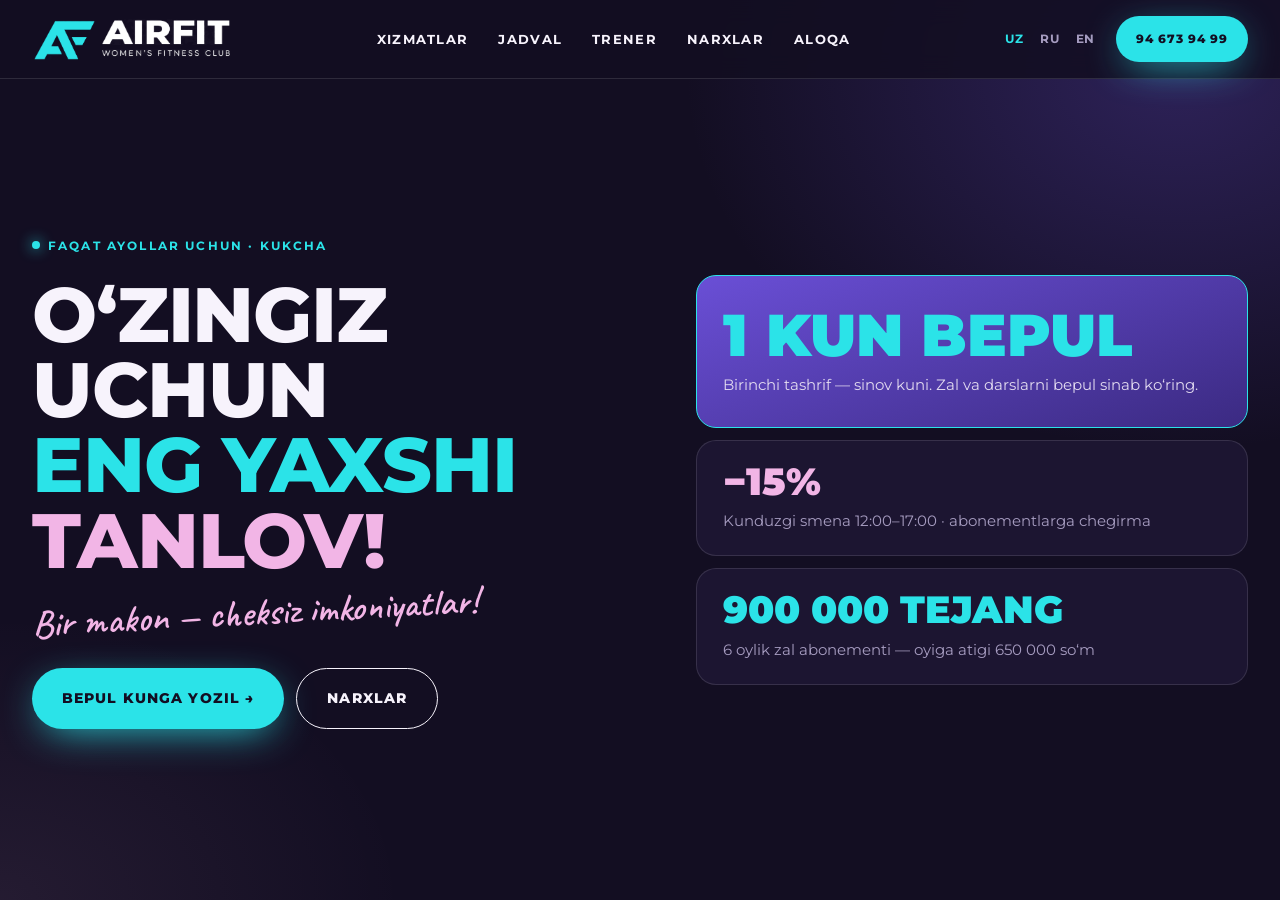
==== commit 7825d3a7: "Add Russian and English versions with a UZ/RU/EN switcher Uzbek stays in the HTML; i18n.js holds RU/" ====
--- a/index.html
+++ b/index.html
@@ -71,6 +71,7 @@
   </div>
 </main>
 
+<script src="i18n.js"></script>
 <script src="main.js"></script>
 </body>
 </html>
--- a/styles.css
+++ b/styles.css
@@ -25,6 +25,11 @@
 .nav ul{display:flex;gap:30px;list-style:none;font-size:13px;font-weight:700;letter-spacing:.1em;text-transform:uppercase}
 .nav ul a:hover,.nav ul a[aria-current]{color:var(--cyan)}
 .nav .btn{padding:13px 20px;font-size:12px}
+.nav ul{margin-left:auto}
+.lang{display:flex;gap:2px;margin:0 14px 0 auto}
+.lang button{background:none;border:0;color:var(--dim);font:700 12px/1 var(--s);letter-spacing:.08em;padding:10px 7px;min-height:36px;border-radius:8px;cursor:pointer;transition:.2s}
+.lang button:hover{color:var(--fg)}
+.lang button[aria-pressed="true"]{color:var(--cyan)}
 .burger{display:none;background:none;border:0;color:var(--fg);font-size:26px;cursor:pointer;width:44px;height:44px}
 
 main.pg{padding-top:78px}
@@ -38,7 +43,7 @@
 .home{min-height:100vh;min-height:100svh;display:flex;align-items:center;padding:110px 0 50px;background:radial-gradient(55% 60% at 92% 8%,rgba(106,79,214,.3),transparent 70%),radial-gradient(45% 45% at 0% 100%,rgba(242,181,230,.08),transparent 70%)}
 .home .wrap{width:100%;display:grid;grid-template-columns:1.1fr 1fr;gap:56px;align-items:center}
 .home h1{font-size:clamp(38px,6vw,96px);margin:20px 0 14px}
-.home h1 .o{-webkit-text-stroke:2px var(--fg);color:transparent}
+.home h1 .o{color:var(--cyan)}
 .home h1 .pk{color:var(--lav)}
 .home .hand{font-size:clamp(26px,3vw,40px);margin-bottom:34px}
 .hero-ctas{display:flex;gap:12px;flex-wrap:wrap}
@@ -192,6 +197,10 @@
   .wrap{padding:0 16px}
   .nav.open ul{padding:24px 16px}
   .logo img{height:36px}
+  .lang{margin-right:2px}.lang button{padding:10px 5px}
+}
+@media (max-width:380px){
+  .logo img{height:30px}
   .home{padding:100px 0 24px}
   .home .wrap{gap:24px}
   .home .hand{margin-bottom:22px}
